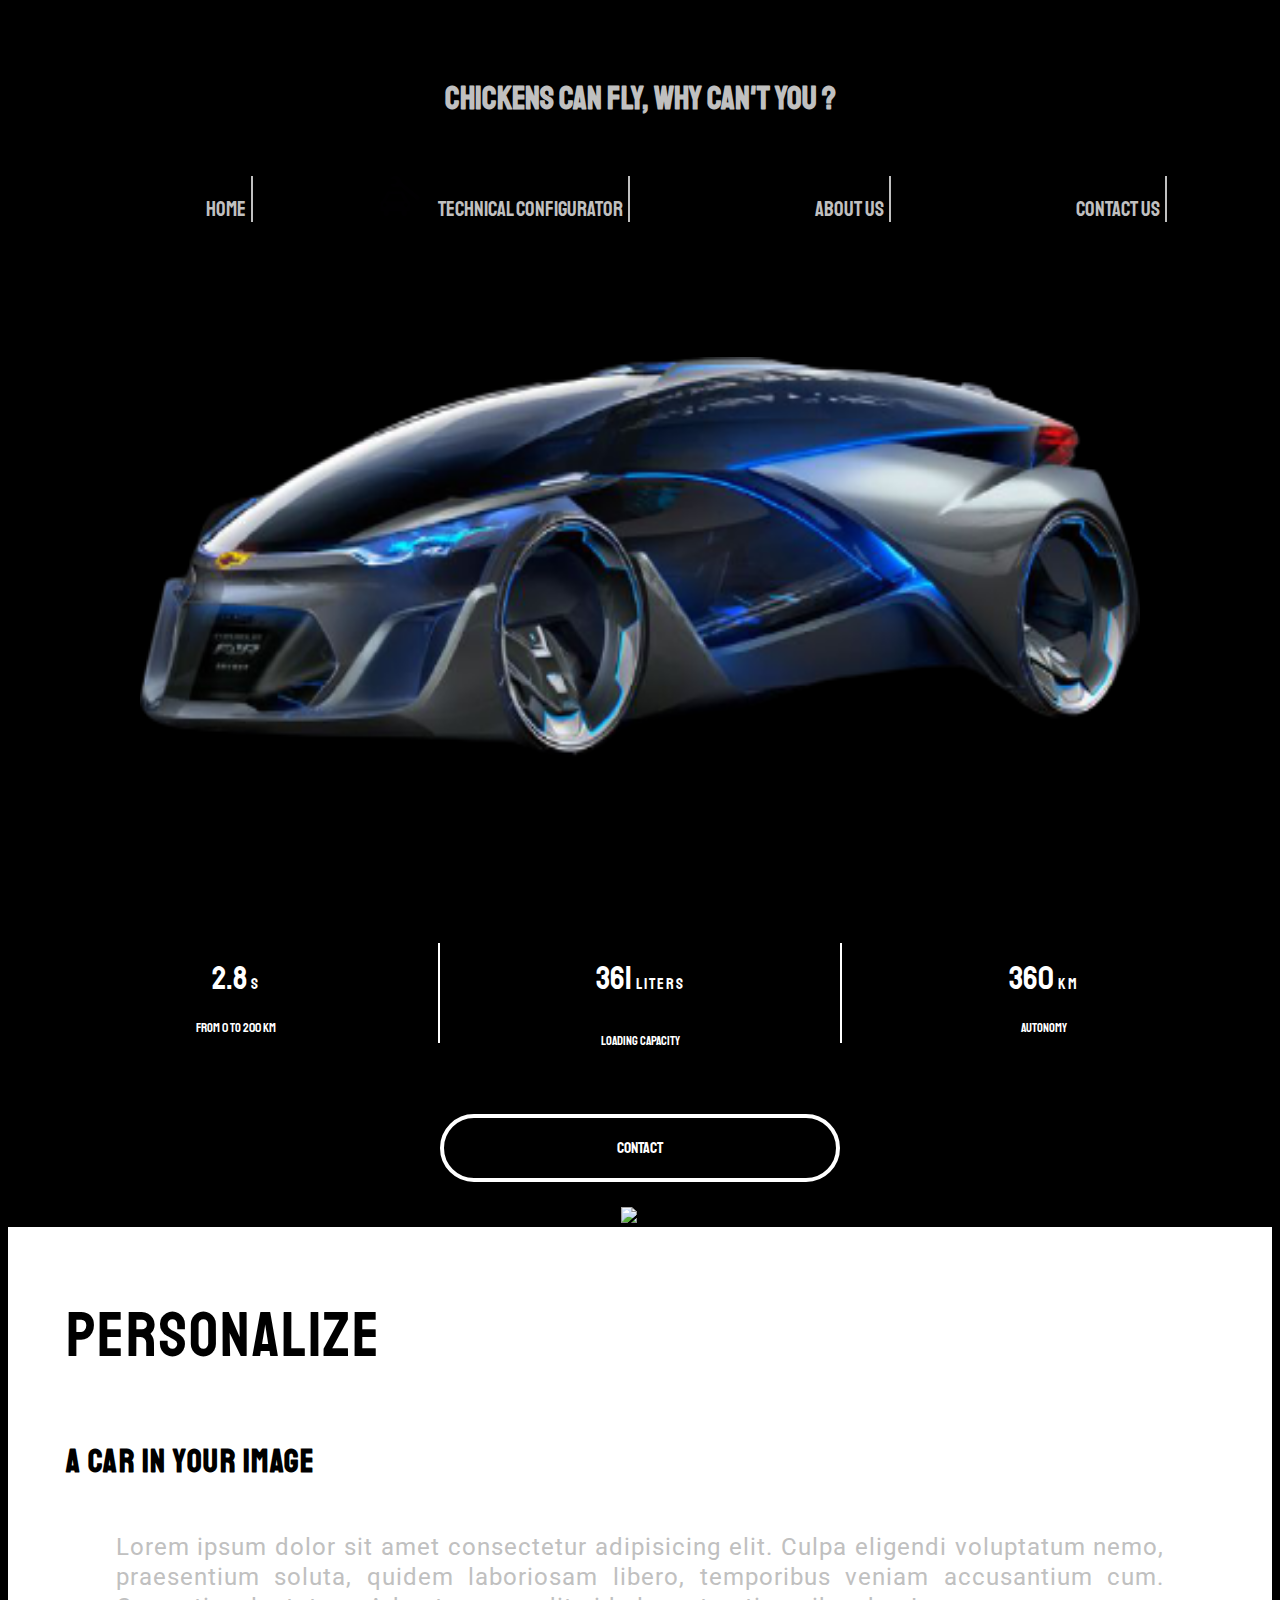
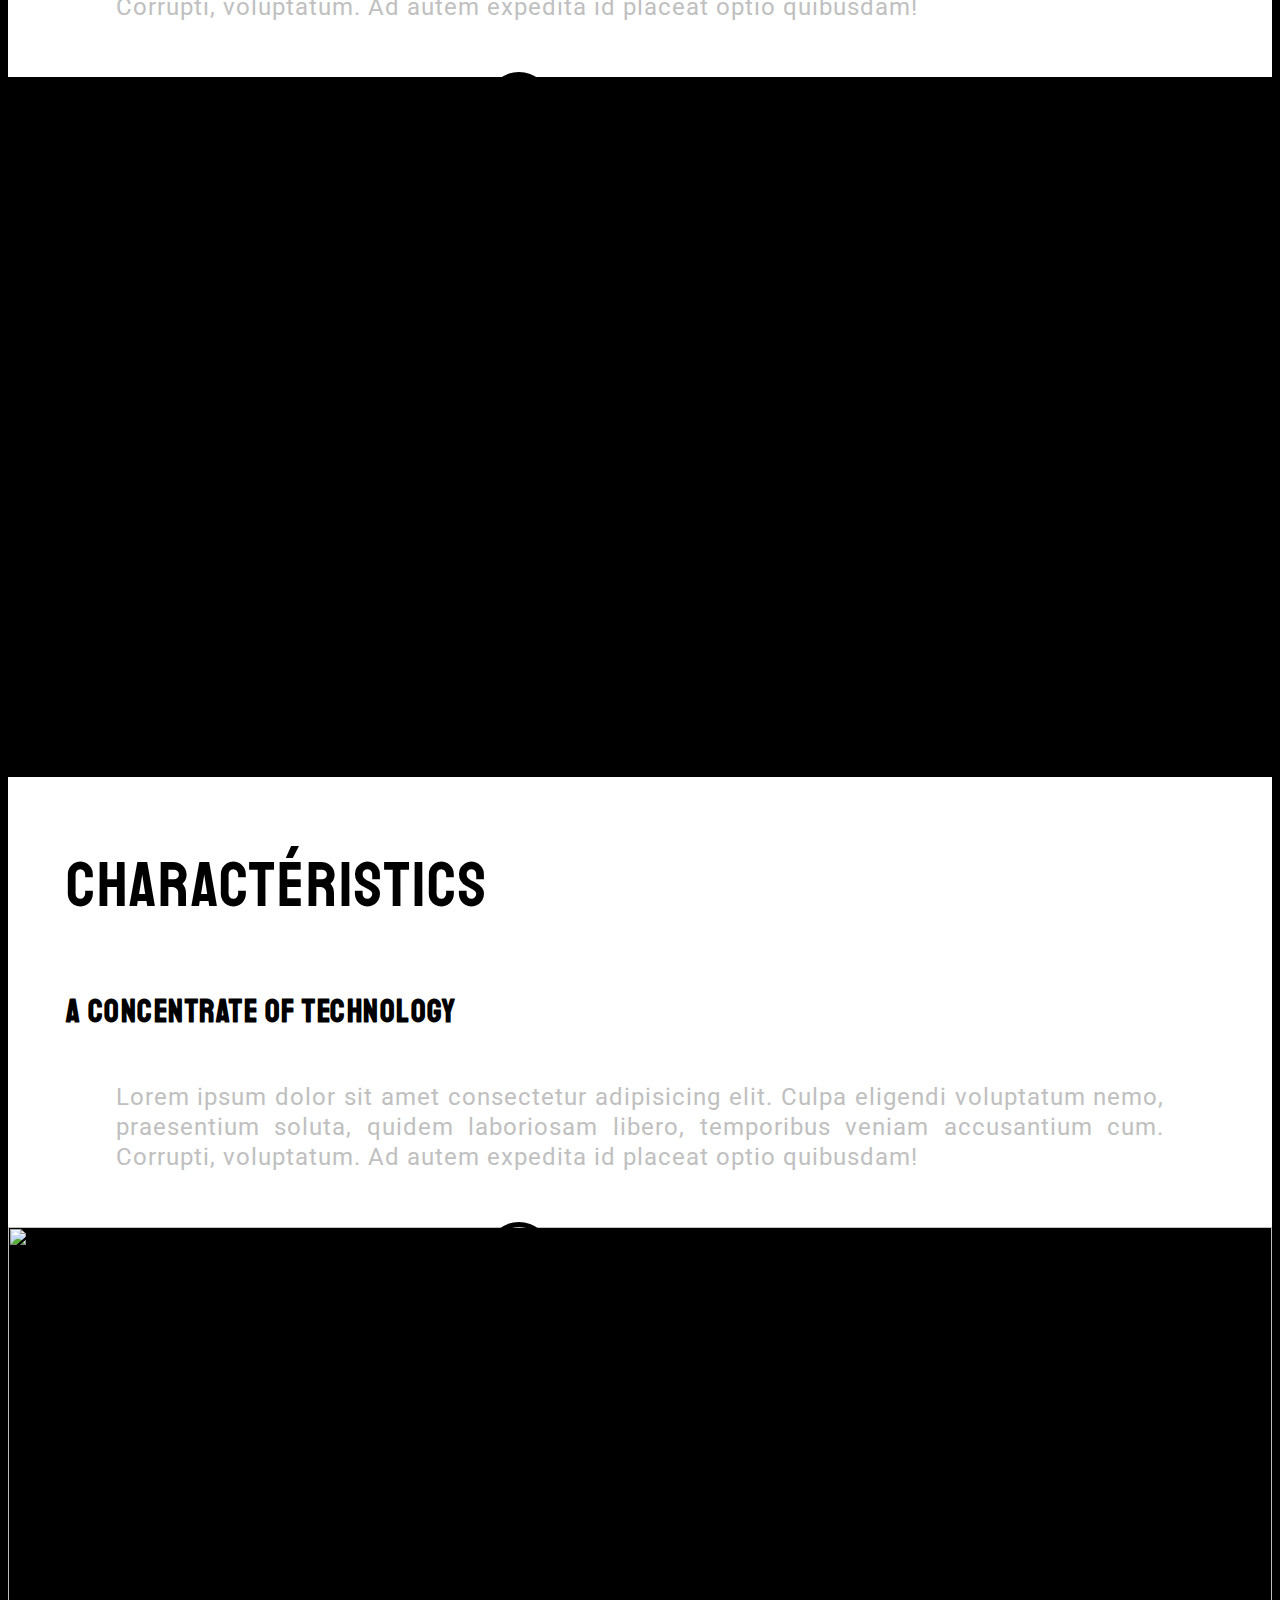
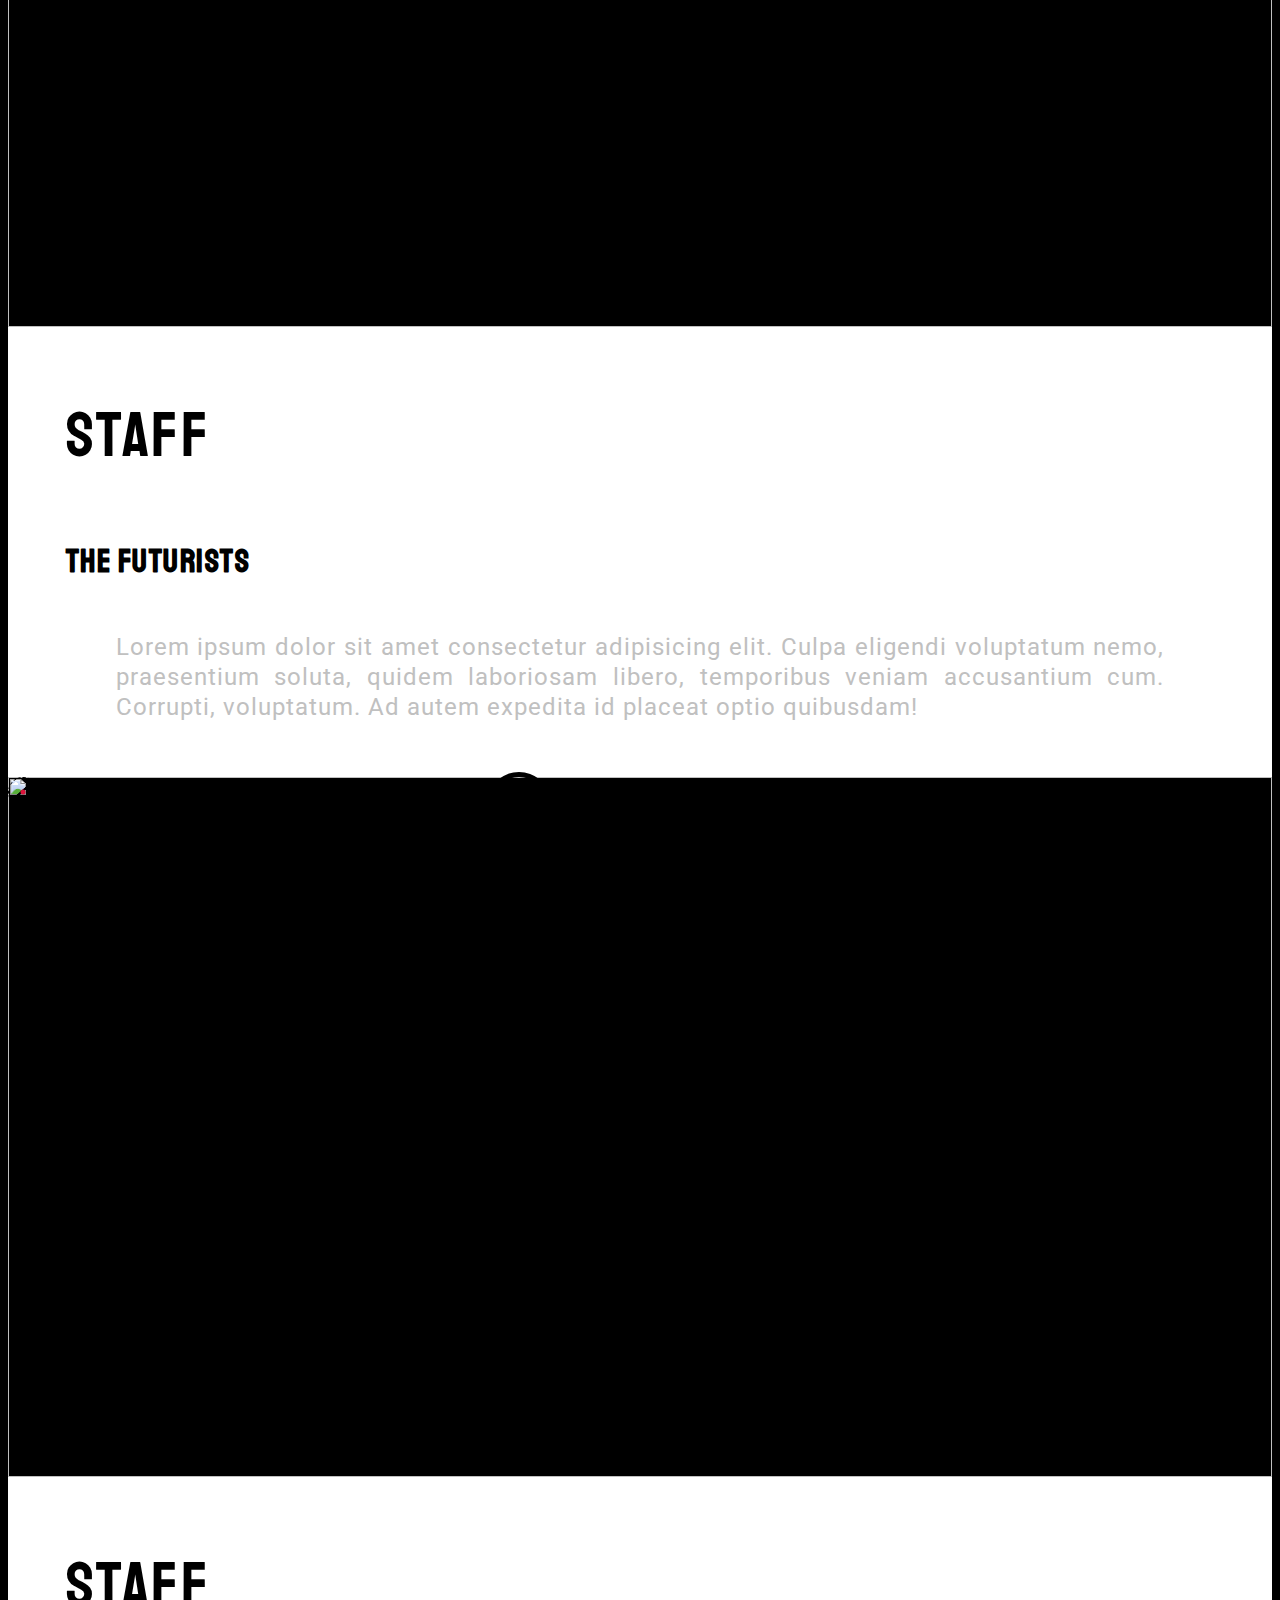
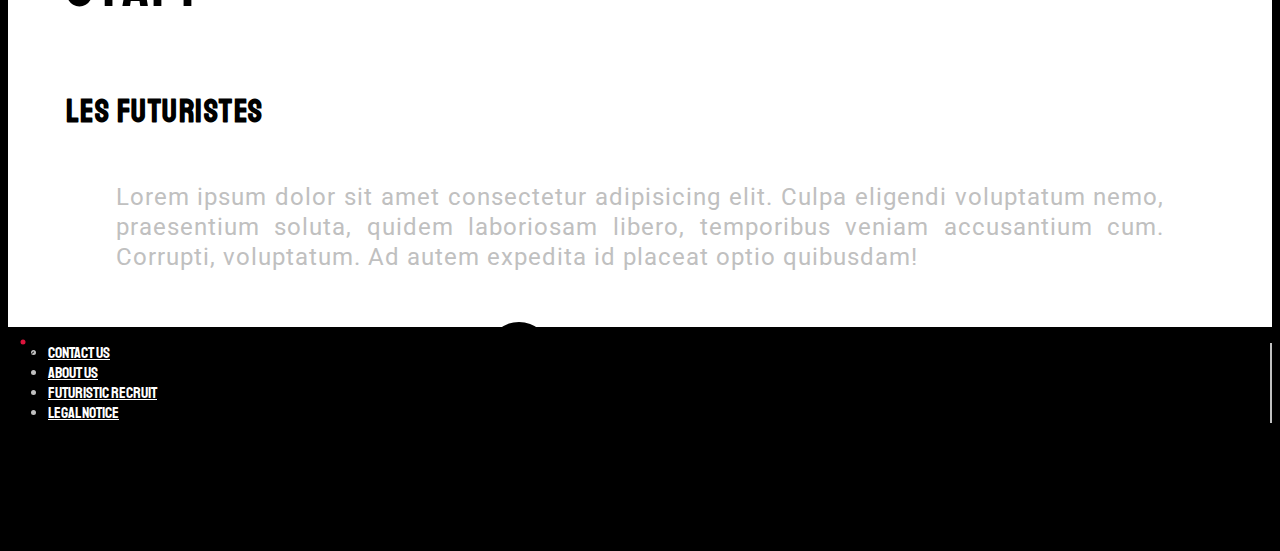
==== index.html @ bb4924c3 "burger align v4" ====
<!DOCTYPE html>
<html lang="fr">

<head>
    <meta charset="UTF-8">
    <meta name="viewport" content="width=device-width, initial-scale=1.0">
    <script src="https://kit.fontawesome.com/d4fba65e59.js" crossorigin="anonymous"></script>
    <link rel="stylesheet" href="style.css">
    <link rel="preconnect" href="https://fonts.gstatic.com">
    <link href="https://fonts.googleapis.com/css2?family=Staatliches&display=swap" rel="stylesheet">
    <link rel="preconnect" href="https://fonts.gstatic.com">
    <link href="https://fonts.googleapis.com/css2?family=Roboto:wght@500&display=swap" rel="stylesheet">
    <title>Document</title>
</head>

<body id="no-cursor">
    <header>
        <div id="burger">
            <button id="burger-button"> &#9776;</button>
            <div id="burger-titre">  
                
            <h1 id="h1-header">Chickens can fly, why can't you ?</h1>
            </div>
            <div id="burger-content">
                <nav>
                    <ul id="ul-header">
                        <li class="li-header"><img class="img-header" src="img/accueil.png">
                            <a href="index.html">Home</a>
                        </li>
                        <li class="li-header"><img class="img-header" src="img/config.png">
                            <a href="fiche.html">Technical configurator</a>
                        </li>
                        <li class="li-header"> <img class="img-header" src="img/news.png" alt="news">
                            <a href="aboutUs.html">About Us</a>
                        </li>
                        <li class="li-header"><img class="img-header" src="img/accueil.png">
                            <a href="form.html">Contact Us</a>
                        </li>
                    </ul>
                </nav>
            </div>
            <div id="burger-sidebar">
                <div id="burger-sidebar-header"></div>
                <div id="burger-sidebar-body"></div>
            </div>
            <div id="burger-overlay"></div>
        </div>
    </header>


    <section class="hero fullpage" id="bg">
        <div class="hero-image">
            <img src="img/car-futur-2.png" class="car-hero" data-speed="-1">
        </div>
       <div class="container-general">
           <div class="herocontainer">
               <div class="containerelement">
                   <div class="top-element">
                       <p><span class="plusgros" id="count-1">2.8</span> s</p>
                   </div>
                   <div class="bottom-element">
                       <p>From 0 To 200 km</p>
                   </div>   
               </div> 
               <div class="containerelement">
                   <div class="top-element">
                       <p><span class="plusgros" id="count-2"></span> liters</p>
                   </div>
                   <div class="bottom-element">
                       <p>Loading capacity</p>
                   </div>    
               </div>
               <div class="containerelement">
                   <div class="top-element">
                       <p><span class="plusgros" id="count-3"></span> Km</p>
                   </div>
                   <div class="bottom-element">
                       <p>Autonomy</p>
                   </div>    
               </div>
           </div>
           <a class="btn-hero" href="form.html">Contact</a>
       </div>
       </section>
   
       <section class="info fullpage">
           <div class="hero-image">
               <img src="https://images-ext-2.discordapp.net/external/kxb_BdL8IxZPPnvUuYTkZh1iKxpXEW4QaASS5CGseYY/https/lh3.googleusercontent.com/proxy/6OM1L1J6JrZsXGNTVuFt-YTfdxraLh6JdNShNxghnsL-SfJLMzRK5I1mxW8B0BPOmmzZR4TuToUo7LqrjVxqlEyTksmVHdHSOdNH2PH2bMLj2WVRSmoN-86WPHyfDn_7FAN4vYc" alt="Car" class="car-hero-2" data-speed=".06">
            </div>
            <div class="container">
               <div class="container-texte">
                   <h1 class="primary-title">Personalize</h1>
                   <h2 class="secondary-title">A car in your image</h2>
                   <p class="text">Lorem ipsum dolor sit amet consectetur adipisicing elit. Culpa eligendi voluptatum nemo, praesentium soluta, quidem laboriosam libero, temporibus veniam accusantium cum. Corrupti, voluptatum. Ad autem expedita id placeat optio quibusdam!</p>
               </div>
               <a href="#" class="btn-animation">
                   <span class="plusAnimation">+</span> 
                    <span class="textAnimation">Discover More</span>
               </a>
            </div>
       </section>
   
       <section class="caracteristique fullpage">
           <div class="hero-section">
           </div>
           <div class="container">
               <div class="container-texte">
                   <h1 class="primary-title">Charactéristics</h1>
                   <h2 class="secondary-title">A concentrate of technology</h2>
                   <p class="text">Lorem ipsum dolor sit amet consectetur adipisicing elit. Culpa eligendi voluptatum nemo, praesentium soluta, quidem laboriosam libero, temporibus veniam accusantium cum. Corrupti, voluptatum. Ad autem expedita id placeat optio quibusdam!</p>
               </div>
               <a href="fiche.html" class="btn-animation">
                   <span class="plusAnimation">+</span> 
                    <span class="textAnimation">Discover More</span>
               </a>
           </div>
       </section>
   
       <section class="about-us">
           <div class="hero-section">
               <img src="https://images.pexels.com/photos/258846/pexels-photo-258846.jpeg?auto=compress&cs=tinysrgb&dpr=2&h=750&w=1260" alt="">
           </div>
           <div class="container">
               <div class="container-texte">
                   <h1 class="primary-title">Staff</h1>
                   <h2 class="secondary-title">The Futurists</h2>
                   <p class="text">Lorem ipsum dolor sit amet consectetur adipisicing elit. Culpa eligendi voluptatum nemo, praesentium soluta, quidem laboriosam libero, temporibus veniam accusantium cum. Corrupti, voluptatum. Ad autem expedita id placeat optio quibusdam!</p>
               </div>
              <a href="aboutUs.html" class="btn-animation">
                  <span class="plusAnimation">+</span> 
                   <span class="textAnimation">Discover More</span>
              </a>
           </div>
       </section> 
   
   
   
   <div class="cursor"></div>

    <section class="about-us">
        <div class="hero-section">
            <img class="aboutUs-img" src="https://images.pexels.com/photos/258846/pexels-photo-258846.jpeg?auto=compress&cs=tinysrgb&dpr=2&h=750&w=1260"
                alt="">
        </div>
        <div class="container">
            <div class="container-texte">
                <h1 class="primary-title">Staff</h1>
                <h2 class="secondary-title">Les Futuristes</h2>
                <p class="text">Lorem ipsum dolor sit amet consectetur adipisicing elit. Culpa eligendi voluptatum nemo,
                    praesentium soluta, quidem laboriosam libero, temporibus veniam accusantium cum. Corrupti,
                    voluptatum. Ad autem expedita id placeat optio quibusdam!</p>
            </div>
            <a href="aboutUs.html" class="btn-animation">
                <span class="plusAnimation">+</span>
                <span class="textAnimation">Discover More</span>
            </a>
        </div>
    </section>

    <div class="cursor"></div>

    <div class="footer">
        <ul>
            <li><a href="form.html">Contact us</a></li>
            <li><a href="aboutUs.html">About US</a></li>
            <li><a href="#">Futuristic recruit</a></li>
            <li><a href="legalNotice.html">Legal notice</a></li>
        </ul>
    </div>
    <script src="app.js"></script>
    <script src="header.js"></script>
</body>

</html>
---- style.css ----
* {
  /* padding: 0;
  margin: 0; */
  -webkit-box-sizing: border-box;
  box-sizing: border-box;
  font-family: 'Staatliches', cursive;
}



body {
  background-color: black;
}

.textnotice {
  font-family: 'Roboto', sans-serif;
  color: silver;
  margin: 20px;
}
#no-cursor{
  cursor: none !important;
}
.primary-title {
  font-weight: lighter;
  letter-spacing: 2px;
  color: black;
  line-height: 2em;
  font-size : 4rem;
}

.secondary-title {
  font-weight: 600;
  letter-spacing: 1.5px;
  color: black;
  font-size: 2rem;
}
.text {
  line-height: 30px;
  letter-spacing: 1px;
  text-align: justify;
  font-size: 1.5em;
}

.special{
  letter-spacing: 1px;
  text-align: justify;
  font-weight: 400;
  font-family: Roboto;
  color: white!important;
}

.hero {
  width: 100%;
  height: 100vh;
  background-color: black;
  display: -webkit-box;
  display: -ms-flexbox;
  display: flex;
  -webkit-box-orient: vertical;
  -webkit-box-direction: normal;
  -ms-flex-direction: column;
  flex-direction: column;
  -webkit-box-pack: justify;
  -ms-flex-pack: justify;
  justify-content: space-between;
  overflow: hidden;
}

.hero-image {
  width: 100%;
  height: 50%;
  display: -webkit-box;
  display: -ms-flexbox;
  display: flex;
  -webkit-box-align: end;
  -ms-flex-align: end;
  align-items: flex-end;
  -webkit-box-pack: center;
  -ms-flex-pack: center;
  justify-content: center;
}

.hero-image .car-hero {
  width: 100%;
  max-width: 1000px;
  height: 400px;
  z-index: 200;
}

@media screen and (max-width: 768px){
  .car-hero{
    height : 200px !important;
    margin: auto;
  }
}

.container-general {
  width: 100%;
  height: 40%;
  padding-left: 2vw;
  padding: 2vw;
  display: -webkit-box;
  display: -ms-flexbox;
  display: flex;
  -webkit-box-orient: vertical;
  -webkit-box-direction: normal;
  -ms-flex-direction: column;
  flex-direction: column;
  -ms-flex-pack: distribute;
  justify-content: space-between;
  z-index: 200;
}

.herocontainer {
  display: flex;
  justify-content: space-between;
  width: 100% !important;
}

@media screen and (min-width: 996px) {
  .herocontainer {
    width: 996px;
    margin: auto;
  }
}

.containerelement {
  width: 33.33%;
  height: 100px;
  display: -webkit-box;
  display: -ms-flexbox;
  display: flex;
  -webkit-box-orient: vertical;
  -webkit-box-direction: normal;
  -ms-flex-direction: column;
  flex-direction: column;
  -webkit-box-align: center;
  -ms-flex-align: center;
  align-items: center;
}

.containerelement:nth-child(2) {
  border-left: 2px solid white;
  border-right: 2px solid white;
}

.containerelement:nth-child(1) .bottom-element p, .containerelement:nth-child(3) .bottom-element p {
  margin-top: 1em;
}

@media screen and (min-width: 446px) {
  .containerelement:nth-child(1) .bottom-element p, .containerelement:nth-child(3) .bottom-element p {
    margin-top: 0 !important;
  }
}

.containerelement p {
  color: white;
}

.top-element {
  font-family: Staatliches;
  margin-bottom: 5px;
}

.top-element p {
  letter-spacing: 2px;
}

.plusgros {
  font-size: 2rem;
  letter-spacing: 0px;
}

.bottom-element {
  text-align: center;
  font-family: Roboto;
  font-style: normal;
  font-weight: 300;
  font-size: .8em;
  width: 100%;
  -ms-flex-item-align: center;
  -ms-grid-row-align: center;
  align-self: center;
}

.btn-hero {
  border: 2px solid white;
  -ms-flex-item-align: center;
  -ms-grid-row-align: center;
  align-self: center;
  border: 4px solid #FFFFFF;
  -webkit-box-sizing: border-box;
  box-sizing: border-box;
  border-radius: 35px;
  width: 90vw;
  max-width: 400px;
  text-align: center;
  color: white;
  text-decoration: none;
  text-transform: uppercase;
  padding: 20px 0;
  background-color: transparent;
}
.btn-hero:hover{
  background-color: rgb(7, 7, 58);
  color: white;
  animation: openbtn 1s linear;
}
@keyframes openbtn{
  0%{
    opacity: 0;
    width: 0;
  }
  100%{
    opacity: 1;
    width: 100%;
  }
}
.car-anim {
  -webkit-transform: translateY(50px);
  transform: translateY(50px);
  -webkit-animation: car 7s linear infinite;
  animation: car 7s linear infinite;
}

@-webkit-keyframes car {
  0% {
    -webkit-transform: translateY(-4rem);
    transform: translateY(-4rem);
  }
  33% {
    -webkit-transform: translateX(4rem) translateY(100px);
    transform: translateX(4rem) translateY(100px);
  }
  66% {
    -webkit-transform: translateX(-5rem) translateY(-100px);
    transform: translateX(-5rem) translateY(-100px);
  }
  100% {
    -webkit-transform: translateY(-100px);
    transform: translateY(-100px);
  }
}

@keyframes car {
  0% {
    -webkit-transform: translateY(-4rem);
    transform: translateY(-4rem);
  }
  33% {
    -webkit-transform: translateX(4rem) translateY(100px);
    transform: translateX(4rem) translateY(100px);
  }
  66% {
    -webkit-transform: translateX(-5rem) translateY(-100px);
    transform: translateX(-5rem) translateY(-100px);
  }
  100% {
    -webkit-transform: translateY(-100px);
    transform: translateY(-100px);
  }
}

.info, .caracteristique, .about-us {
  width: 100%;
}

.info .hero-image, .caracteristique .hero-image, .about-us .hero-image {
  background-color: black;
}

@media screen and (max-width: 768px){
  .about-us .hero-section{
    height: 50vh !important;
  }
.aboutUs-img{
  width: 100% !important;
  height: 100% !important;
}
}
.container {
  width: 100%;
  height: 50vh;
  margin: auto;
  border: 1px solid white;
  background-color: white;
  display: -webkit-box;
  display: -ms-flexbox;
  display: flex;
  -webkit-box-orient: vertical;
  -webkit-box-direction: normal;
  -ms-flex-direction: column;
  flex-direction: column;
  -webkit-box-align: center;
  -ms-flex-align: center;
  align-items: center;
  -ms-flex-pack: distribute;
  justify-content: space-around;
}
@media screen and (max-width: 768px){
  .container{
    min-height: 50vh;
    height: auto;
  }
}

.container-texte {
  width: 100%;
  max-width: 1200px;
  padding: 0 2vw;
  height: auto;
}

.container-texte .secondary-title {
  margin: 0 0 1vh 0;
}

.container-btn {
  color: black;
  text-decoration: none;
  text-align: center;
  display: -webkit-box;
  display: -ms-flexbox;
  display: flex;
  -webkit-box-align: center;
      -ms-flex-align: center;
          align-items: center;
  text-transform: uppercase;
  font-weight: bold;
}

.container-btn .plus {
  border: 4px solid black;
  height: 2rem;
  width: 2rem;
  border-radius: 50%;
  display: -webkit-box;
  display: -ms-flexbox;
  display: flex;
  -webkit-box-align: center;
      -ms-flex-align: center;
          align-items: center;
  -webkit-box-pack: center;
      -ms-flex-pack: center;
          justify-content: center;
  font-size: 3rem;
  font-weight: 900;
  margin-right: 20px;
  padding: 30px;
  font-family: Roboto;
}



.img-caract-home{
  width: 700px !important;
  height: 600px !important;
}

@media screen and (max-width: 768px){
.img-caract-home {
  height: 450px !important ;
  margin : auto;
}
}

.btn-animation{
  position: relative;
  width: 300px;
  height: 50px;
}
.plusAnimation{
 border: 5px solid black;
 height: 50px;
 border-radius: 50%;
 color: black;
 padding: 0 15px;
 z-index: 100;
 position: absolute;
 display: flex;
 align-items: center;
 justify-content: center;
}
.btn-animation:hover .plusAnimation {
  animation: discoverAnimation 3s forwards;
}
.btn-animation:hover .textAnimation{
  animation: colorText 1s forwards;
}


/* Animation */ 
@keyframes discoverAnimation{
  0%{
    border-radius: 50%;
    padding-right: 15px;
    background-color: transparent;
    color: black;
  }
  100%{
    border-radius: 0%;
    padding-right: 280px;
    background-color: black;
    color: white;
  }
}

.textAnimation{
  color: black;
  margin-left: 10px;
  position: absolute;
  right: 1px;
}
@keyframes colorText{
  0%{
    color: black;
    z-index: 0;
  }
  100%{
    color: white;
    z-index: 250;
  }
}

.hero-section {
  width: 100%;
  height: 700px;
  background-color: black;
}
.element-center{
  display: flex;
  justify-content: center;
  align-items: center;
}
.hero-section img {
  width: 100%;
  height: 100%;
}


.cursor {
  width: 30px;
  height: 30px;
  cursor: none;
  border-radius: 50%;
  position: absolute;
  z-index: 5000;
  background-color: transparent;
  border: 1px dashed black;
}

/* @media screen and (max-width: 996px) {
  .cursor {
    display: none;
  }
} */

.cursor::before {
  content: "";
  position: absolute;
  top: 50%;
  left: 50%;
  -webkit-transform: translate(-50%, -50%);
          transform: translate(-50%, -50%);
  width: 5px;
  height: 5px;
  border-radius: 50%;
  background-color: crimson;
}

/* footer */ 

.footer {
  font-family: 'Staatliches', cursive;
  background-color: black;
  color: silver;
  height: 200px;
}

.link {
  font-size: 25px;
  display: flex;
  align-items:center;
  justify-content:center; 
  justify-content: space-around;
  height: 200px;
  list-style-type: none;
}

li {
  padding-right: 5px;
  border-right: 2px solid silver;
}


@media screen and (max-width: 768px) { 
  .link{ 
    display: flex;
    flex-direction: column;
  } 
}

/* Header */

.background {
  background-color: black;
  height: 100px;
  width: 200px;
  color: white;
  display: -webkit-box;
  display: -ms-flexbox;
  display: flex;
  -webkit-box-align: center;
      -ms-flex-align: center;
          align-items: center;
  -webkit-box-pack: center;
      -ms-flex-pack: center;
          justify-content: center;
}

.btn {
  border-radius: 40px;
  background-color: white;
  padding: 20px 50px;
  color: black;
  letter-spacing: 2px;
  border: 2px solid black;
  -webkit-transition: all 1s ease-in-out;
  transition: all 1s ease-in-out;
}

.btn:hover {
  background-color: black;
  border-color: white;
  color: white;
}


header {
  background-color: black;
  padding: 50px 20px 50px 20px;
  display: center;
  text-align: center;
  
}

#h1-header {
  font-size: 2em;
  color: silver;
}
nav {
  background-color: blrgb(49, 46, 46)ack;
  padding: 1.2em;
}
#ul-header {
  display: flex;
  justify-content: space-around;
}

  
.li-header {
  list-style: none;
  margin-right: 5px;
  font-size: 1.3em;
}
.li-header a {
    color: Silver;
    text-decoration: none;
    font-family: 'Staatliches', cursive;

}
#burger, #burger-content {
  display: inline;
}
/* Aspect du bouton burger */
#burger-button {
  display: none;
  cursor: pointer;
  background-color: none;
  border: none;
  font-size: 50px;
  padding: 0;
  vertical-align: top;
  line-height: 50px;
  float: left;
  margin-right: 70px;
  margin-left: 50px;
  margin-top: 29px;
  
}
/* voile occultant la page derrière quand le menu déroulant apparaît */
#burger-overlay {
  display: none;
  position: fixed;
  z-index: 210;
  top: 0;
  left: 0;
  width: 100%;
  height: 100%;
  background-color: rgba(0, 0, 0, .35);


}
#burger-sidebar {
  position: fixed;
  width: 80%;
  z-index: 220;
  height: 100%;
  top: 0;
  left: 0;
  background-color: rgb(49, 46, 46);
  display: block;
  transform: translateX(-200%); /* permet de cacher le menu */
  transition: transform .5s ease-out;
}
#burger-sidebar ul {
  display: block;
  margin: 12px 2px 12px 2px;
  padding: 1px 10px 10px 10px;
  background-color: rgb(49, 46, 46);
}
#burger-sidebar-header {
background-color: silver;
  background: url("../img/background-menu.jpg") center ;
  background-size: cover;
height : 150px;
}

#burger-sidebar-body li {
  display: flex;
  
  
  text-align: left;
  margin: 15px;
 
padding: 10px 8px;
background-color: none;
}
.img-header {
   height: 40px !important;
   width: auto !important;
   padding-right: 15px;
}

/* Ci-dessous pour régler le seuil du responsive : */

@media screen and (max-width: 1024px) {
 #burger-content {
     display: none;
 } 
 #burger-button, #burger-sidebar {
     display: block;
 }

#burger-button, #burger-sidebar, .burger-activated #burger-overlay {
  display: block;
}
.burger-activated #burger-sidebar {
  transform: translateX(0); /* permet de faire apparapitre le menu */
}
}

/* About us */ 
.background {
  background-color: black;
  height: 100px;
  width: 200px;
  color: white;
  display: -webkit-box;
  display: -ms-flexbox;
  display: flex;
  -webkit-box-align: center;
      -ms-flex-align: center;
          align-items: center;
  -webkit-box-pack: center;
      -ms-flex-pack: center;
          justify-content: center;
}

.btn {
  border-radius: 40px;
  background-color: white;
  padding: 20px 50px;
  color: black;
  letter-spacing: 2px;
  border: 2px solid black;
  -webkit-transition: all 1s ease-in-out;
  transition: all 1s ease-in-out;
}

.btn:hover {
  background-color: black;
  border-color: white;
  color: white;
}

.title-for-aboutus{
  width: 100%;
  margin-top: 10vh;
  margin-bottom: 10vh;
}
.ush1 {
  font-size: 3rem;
  color:white;
}

.ush2 {
  font-size: 2rem;
  line-height: 40px;
  margin: 5px;
  color: white;
}

a{
  color: white;
}

span {
  font-size: 40px;
}

.main-gallery{
display: grid;
grid-template-columns: repeat(4, 200px);
grid-template-rows: repeat(4, 200px);
width: 800px;
margin: 30px auto 0 auto;
}


/*///////////////////////////////////////// Conflit with fiche.html //////////////////////////////////////////*/
/* img{
@media screen and (max-width: 768px){
  .main-gallery {
    display: grid;
    grid-template-columns:repeat(2, 100px) !important;
    grid-template-rows: repeat(16, 100px)!important;
  }
}


.main-gallery img{
  height : 200px;
  width : 200px;
  border-radius: 8px;
} /


.main-gallery img:hover {
  height : 205px;
  width: 205px;
  justify-content: center;
  align-content: center;
  transition: 1s;
}
////////////////////////////////////////// Conflit with fiche.html ///////////////////////////////////////////*/

.jerome{
  grid-column: 1;
  grid-row: 1;
}

.ingrid{
  grid-column: 4;
  grid-row: 1;
}

.caroline{
  grid-column: 2;
  grid-row: 2;
}

.nicolas{
  grid-column: 1;
  grid-row: 3;
}
.kevin{
  grid-column: 3;
  grid-row: 3;
}

.alexandre{
  grid-column: 2;
  grid-row: 4;
}

.olivier{
  grid-column: 4;
  grid-row: 4;
}

.carre1{
width : 200px;
height: 200px;
grid-column: 2;
grid-row: 1;
padding-top: 80px;
text-align: center; 
font-family: Arial, Helvetica, sans-serif;
font-size: 5px;
color: black;
  }

.carre1:hover {
color: white;
font-size: 30px;
opacity: 1;
transition: 1s;
}

.carre2{
  width : 200px;
  height: 200px;
  grid-column: 3;
  grid-row: 1;
  padding-top: 90px;
  text-align: center;
  font-family: Arial, Helvetica, sans-serif;
  font-size: 20px;
  color: black;
}

.carre2:hover {
color: white;
font-size: 30px;
opacity: 1;
transition: 1s;
}

.carre3{
  width : 200px;
  height: 200px;
  grid-column: 1;
  grid-row: 2;
  padding-top: 90px;
  text-align: center;
  font-family: Arial, Helvetica, sans-serif;
  font-size: 20px;
  color: black;
}

.carre3:hover {
color: white;
font-size: 30px;
opacity: 1;
transition: 1s;
}

.carre4{
  width : 200px;
  height: 200px;
  grid-column: 3;
  grid-row: 2;
  padding-top: 90px;
  text-align: center;
  font-family: Arial, Helvetica, sans-serif;
  font-size: 20px;
  color: black;
}

.carre4:hover {
color: white;
font-size: 30px;
opacity: 1;
transition: 1s;
}

.carre5{
  width : 200px;
  height: 200px;
  grid-column: 4;
  grid-row: 2;
  padding-top: 90px;
  text-align: center;
  font-family: Arial, Helvetica, sans-serif;
  font-size: 20px;
  color: black;
}
.carre5:hover {
color: white;
font-size: 30px;
opacity: 1;
transition: 1s;
}
.carre6{
  width : 200px;
  height: 200px;
  grid-column: 2;
  grid-row: 3;
  padding-top: 90px;
  text-align: center;
  font-family: Arial, Helvetica, sans-serif;
  font-size: 20px;
  color: black;
}
.carre6:hover {
color: white;
font-size: 30px;
opacity: 1;
transition: 1s;
}
.carre7{
  width : 200px;
  height: 200px;
  grid-column: 4;
  grid-row: 3;
  padding-top: 90px;
  text-align: center;
  font-family: Arial, Helvetica, sans-serif;
  font-size: 20px;
  color: black;
}
.carre7:hover {
color: white;
font-size: 30px;
opacity: 1;
transition: 1s;
}
.carre8{
  width : 200px;
  height: 200px;
  grid-column: 1;
  grid-row: 4;
  padding-top: 90px;
  text-align: center;
  font-family: Arial, Helvetica, sans-serif;
  font-size: 20px;
  color: black;
}
.carre8:hover {
color: white;
font-size: 30px;
opacity: 1;
transition: 1s;
}
.carre9{
  width : 200px;
  height: 200px;
  grid-column: 3;
  grid-row: 4;
  padding-top: 90px;
  text-align: center;
  font-family: Arial, Helvetica, sans-serif;
  font-size: 20px;
  color: black;
}
.carre9:hover {
color: white;
font-size: 30px;
opacity: 1;
transition: 1s;
}
/* Test*/
.gallery-2{
  width: 100%;
  display: flex;
  flex-direction: column;
  border: 1px solid white;
}
.line-gallery{
  width: 100%;
  border: 1px solid red;
  margin-bottom: 2px;
  display: flex;
  padding: 1px 2px;
}
.general-box-gallery{
  display: flex;
  width: 50%;
  border: pink;
}

.box-gallery{
  border: 1px solid yellow;
  width: 50%;
}
.box-gallery p{
  color: white;
}
@media screen and (max-width:768px){
  .line-gallery{
    flex-direction: column;
  }
  .general-box-gallery{
    width: 100%;
    flex-direction: column;
  }
  .box-gallery{
    width: 100%;
  }
}


.footer {
  font-family: 'Staatliches', cursive;
  background-color: black;
  color: silver;
  height: 200px;
}
.link {
  font-size: 25px;
  display: flex;
  align-items:center;
  justify-content:center; 
  justify-content: space-around;
  height: 200px;
  list-style-type: none;
}
li {
  padding-right: 5px;
  border-right: 2px solid silver;
}
@media screen and (max-width: 769px){
  .taille {
    padding: 25% 25%;
  }
  
  .ush1 {
    font-size: 3rem;
    color:white;
  }
  
  .ush2 {
    color: white;
    font-size: 2rem;
    line-height: 40px;
    margin: 5px;
  }
  
  span {
    font-size: 40px;
  }
  
  .main-gallery{
  margin-top: 30px;
  display: grid;
  grid-template-columns: repeat(4, 25%);
  grid-template-rows: repeat(4, 180px);
  width: 100%;
  }
  
  .main-gallery img{
    height : 100%;
    width : 100%;
    border-radius: 8px;
  }
  
  .translate-img:hover {
    height : 185px;
    width: 185px;
    justify-content: center;
    align-content: center;
    transition: 1s;
  }
  
  .jerome{
    grid-column: 1;
    grid-row: 1;
  }
  
  .ingrid{
    grid-column: 4;
    grid-row: 1;
  }
  
  .caroline{
    grid-column: 2;
    grid-row: 2;
  }
  
  .nicolas{
    grid-column: 1;
    grid-row: 3;
  }
  .kevin{
    grid-column: 3;
    grid-row: 3;
  }
  
  .alexandre{
    grid-column: 2;
    grid-row: 4;
  }
  
  .olivier{
    grid-column: 4;
    grid-row: 4;
  }
  
  .carre1{
    width: 100%;
    height: 100%;
  grid-column: 2;
  grid-row: 1;
  padding-top: 90px;
  text-align: center;
  font-family: Arial, Helvetica, sans-serif;
  font-size: 5px;
  color: black;
    }
  
  .carre1:hover {
  color: white;
  font-size: 25px;
  opacity: 1;
  transition: 1s;
  }
  
  .carre2{
    width: 100%;
    height: 100%;
    grid-column: 3;
    grid-row: 1;
    padding-top: 90px;
    text-align: center;
    font-family: Arial, Helvetica, sans-serif;
    font-size: 5px;
    color: black;
  }
  
  .carre2:hover {
  color: white;
  font-size: 25px;
  opacity: 1;
  transition: 1s;
  }
  
  .carre3{
    width: 100%;
    height: 100%;
    grid-column: 1;
    grid-row: 2;
    padding-top: 90px;
    text-align: center;
    font-family: Arial, Helvetica, sans-serif;
    font-size: 5px;
    color: black;
  }
  
  .carre3:hover {
  color: white;
  font-size: 25px;
  opacity: 1;
  transition: 1s;
  }
  
  .carre4{
    width: 100%;
    height: 100%;
    grid-column: 3;
    grid-row: 2;
    padding-top: 90px;
    text-align: center;
    font-family: Arial, Helvetica, sans-serif;
    font-size: 5px;
    color: black;
  }
  
  .carre4:hover {
  color: white;
  font-size: 25px;
  opacity: 1;
  transition: 1s;
  }
  
  .carre5{
    width: 100%;
    height: 100%;
    grid-column: 4;
    grid-row: 2;
    padding-top: 90px;
    text-align: center;
    font-family: Arial, Helvetica, sans-serif;
    font-size: 5px;
    color: black;
  }
  
  .carre5:hover {
  color: white;
  font-size: 25px;
  opacity: 1;
  transition: 1s;
  }
  
  .carre6{
    width: 100%;
    height: 100%;
    grid-column: 2;
    grid-row: 3;
    padding-top: 90px;
    text-align: center;
    font-family: Arial, Helvetica, sans-serif;
    font-size: 5px;
    color: black;
  }
  
  .carre6:hover {
  color: white;
  font-size: 25px;
  opacity: 1;
  transition: 1s;
  }
  
  .carre7{
    width: 100%;
    height: 100%;
    grid-column: 4;
    grid-row: 3;
    padding-top: 90px;
    text-align: center;
    font-family: Arial, Helvetica, sans-serif;
    font-size: 5px;
    color: black;
  }
  
  .carre7:hover {
  color: white;
  font-size: 25px;
  opacity: 1;
  transition: 1s;
  }
  
  .carre8{
    width: 100%;
    height: 100%;
    grid-column: 1;
    grid-row: 4;
    padding-top: 90px;
    text-align: center;
    font-family: Arial, Helvetica, sans-serif;
    font-size: 5px;
    color: black;
  }
  
  .carre8:hover {
  color: white;
  font-size: 25px;
  opacity: 1;
  transition: 1s;
  }
  
  .carre9{
    width: 100%;
    height: 100%;
    grid-column: 3;
    grid-row: 4;
    padding-top: 90px;
    text-align: center;
    font-family: Arial, Helvetica, sans-serif;
    font-size: 5px;
    color: black;
  }
  .carre9:hover {
  color: white;
  font-size: 25px;
  opacity: 1;
  transition: 1s;
  }
}
  
 @media screen and (max-width: 321px){ 
  * {
    padding: 0;
    margin: 0;
    -webkit-box-sizing: border-box;
            box-sizing: border-box;
    font-family: 'Staatliches', cursive;
  }
 
  body{
    background-color: black;
    margin-left: 0px;
    margin-right: 0px;
  }
   
  a {
    color: white;
  }
  
  .taille {
    padding: 25% 25%;
  }
  
  .ush1 {
    font-size: 3rem;
    color:white;
  }
  
  .ush2 {
    font-size: 2rem;
    line-height: 40px;
    margin: 5px;
  }
  
  
  span {
    font-size: 14px;
  }
  
  .main-gallery{
  margin-top: 30px;
  display: grid;
  grid-template-columns: repeat(4, 70px);
  grid-template-rows: repeat(4, 70px);
  margin: 5px;
  }
  
  img{
    height : 70px;
    width : 70px;
    border-radius: 8px;
  }
  
  .translate-img:hover {
    height : 71px;
    width: 71px;
    justify-content: center;
    align-content: center;
    transition: 1s;
  }
  
  .jerome{
    grid-column: 1;
    grid-row: 1;
  }
  
  .ingrid{
    grid-column: 4;
    grid-row: 1;
  }
  
  .caroline{
    grid-column: 2;
    grid-row: 2;
  }
  
  .nicolas{
    grid-column: 1;
    grid-row: 3;
  }
  .kevin{
    grid-column: 3;
    grid-row: 3;
  }
  
  .alexandre{
    grid-column: 2;
    grid-row: 4;
  }
  
  .olivier{
    grid-column: 4;
    grid-row: 4;
  }
  
  .carre1{
  width : 70px;
  height: 70px;
  grid-column: 2;
  grid-row: 1;
  padding-top: 30px;
  text-align: center;
  font-family: Arial, Helvetica, sans-serif;
  font-size: 5px;
  color: black;
    }
  
  .carre1:hover {
  color: white;
  font-size: 10px;
  opacity: 1;
  transition: 1s;
  }
  
  .carre2{
    width : 70px;
    height: 70px;
    grid-column: 3;
    grid-row: 1;
    padding-top: 30px;
    text-align: center;
    font-family: Arial, Helvetica, sans-serif;
    font-size: 5px;
    color: black;
  }
  
  .carre2:hover {
  color: white;
  font-size: 10px;
  opacity: 1;
  transition: 1s;
  }
  
  .carre3{
    width : 70px;
    height: 70px;
    grid-column: 1;
    grid-row: 2;
    padding-top: 30px;
    text-align: center;
    font-family: Arial, Helvetica, sans-serif;
    font-size: 5px;
    color: black;
  }
  
  .carre3:hover {
  color: white;
  font-size: 10px;
  opacity: 1;
  transition: 1s;
  }
  
  .carre4{
    width : 70px;
    height: 70px;
    grid-column: 3;
    grid-row: 2;
    padding-top: 30px;
    text-align: center;
    font-family: Arial, Helvetica, sans-serif;
    font-size: 5px;
    color: black;
  }
  
  .carre4:hover {
  color: white;
  font-size: 10px;
  opacity: 1;
  transition: 1s;
  }
  
  .carre5{
    width : 70px;
    height: 70px;
    grid-column: 4;
    grid-row: 2;
    padding-top: 30px;
    text-align: center;
    font-family: Arial, Helvetica, sans-serif;
    font-size: 5px;
    color: black;
  }
  
  .carre5:hover {
  color: white;
  font-size: 10px;
  opacity: 1;
  transition: 1s;
  }
  
  .carre6{
    width : 70px;
    height: 70px;
    grid-column: 2;
    grid-row: 3;
    padding-top: 30px;
    text-align: center;
    font-family: Arial, Helvetica, sans-serif;
    font-size: 5px;
    color: black;
  }
  
  .carre6:hover {
  color: white;
  font-size: 10px;
  opacity: 1;
  transition: 1s;
  }
  
  .carre7{
    width : 70px;
    height: 70px;
    grid-column: 4;
    grid-row: 3;
    padding-top: 30px;
    text-align: center;
    font-family: Arial, Helvetica, sans-serif;
    font-size: 5px;
    color: black;
  }
  
  .carre7:hover {
  color: white;
  font-size: 10px;
  opacity: 1;
  transition: 1s;
  }
  
  .carre8{
    width : 70px;
    height: 70px;
    grid-column: 1;
    grid-row: 4;
    padding-top: 30px;
    text-align: center;
    font-family: Arial, Helvetica, sans-serif;
    font-size: 5px;
    color: black;
  }
  
  .carre8:hover {
  color: white;
  font-size: 10px;
  opacity: 1;
  transition: 1s;
  }
  
  .carre9{
    width : 70px;
    height: 70px;
    grid-column: 3;
    grid-row: 4;
    padding-top: 30px;
    text-align: center;
    font-family: Arial, Helvetica, sans-serif;
    font-size: 5px;
    color: black;
  }
  .carre9:hover {
  color: white;
  font-size: 10px;
  opacity: 1;
  transition: 1s;
 }

 .link{ 
  display: flex;
  flex-direction: column;
} 
}   

 /* fiche */

@media screen and (max-width:767px)
{
  #myImg {
    max-width: 100%;
  }
  .options{
    margin-left: auto;
    margin-right: auto;
    width: 100px;
    display: grid;
}
}
#myImg {
  max-width: 100%
}
a:hover {
  color: rgb(74, 143, 233);
}
.ulList {
  text-align: center;
  
}
#h2Img {
  color: azure;
  text-align: center;
  
}









/* form */

.form{
  flex-direction: center;
  margin:50px auto 50px auto;
  width:90%;
  max-width: 550px;
  box-sizing: border-box;
  background-color: rgba(74, 143, 233, 0.5);
  padding: 50px;
  border-radius: 15px;
  border: 1px solid #fff;
}
.title{
  margin: 0;
  padding: 0 0 20px;
  font-weight: bold;
  color: white;
  text-align: center;
}
.form label{
  color:white;
  font-weight: bold;
}
.form p{
  margin: 0;
  padding: 0;
  color: white;
  font-weight: bold;
}
.form input,select{
  margin-bottom: 20px;
  width: 100%;
}
.form select{
  color: #fff;
  background-color: rgb(34, 72, 121);
}
/* .form input:-webkit-autofill {
  -webkit-box-shadow: 0 0 0 30px rgb(34, 72, 121) inset !important;
  -webkit-text-fill-color: white !important;
} */
.form input[type=text] , .form input[type=number] , .form input[type=mail]{
  border: none;
  border-bottom: 1px solid #fff;
  background-color: transparent;
  outline: none;
  height: 40px;
  display: 16px;
  color: #fff;
}
::placeholder{
  font-family: 'Roboto', sans-serif;
  color: #fff;
}
.form select{
  margin-top: 20px;
  padding: 10px, 0;
}
.form input[type=submit]{
  color:white;
  border: none;
  height: 40px;
  outline: none;
  font-size: 15px;
  background-color: rgb(92, 91, 91);
  cursor: pointer;
  border-radius: 20px;
}


.link{
  font-size: 25px;
  display: flex;
  align-items:center;
  justify-content:center; 
  justify-content: space-around;
  height: 200px;
  list-style-type: none;
}

#link_footer{
  padding-right: 5px;
  border-right: 2px solid silver;
}

@media screen and (max-width: 400px) { 

   /* régler hauteur et registration pour le responsive */
  .link{ 
    display: flex;
    flex-direction: column;
    font-size: 20px;
  } 
  .form{
      width:80%;
  }
}

/* legalNotice */

.text{
  font-family: 'Roboto', sans-serif;
  margin:50px;
  color: silver;
}

.LN{
  font-weight: bold;
  color:rgb(74, 143, 233);
  text-decoration: underline ;
}
.footer {
  background-color: black;
  color: silver;
  height: 200px;
}

.link {
  font-size: 25px;
  display: flex;
  align-items:center;
  justify-content:center; 
  justify-content: space-around;
  height: 200px;
  list-style-type: none;
}

@media screen and (max-width: 400px) { 
  .link{ 
    display: flex;
    flex-direction: column;
  } 
}
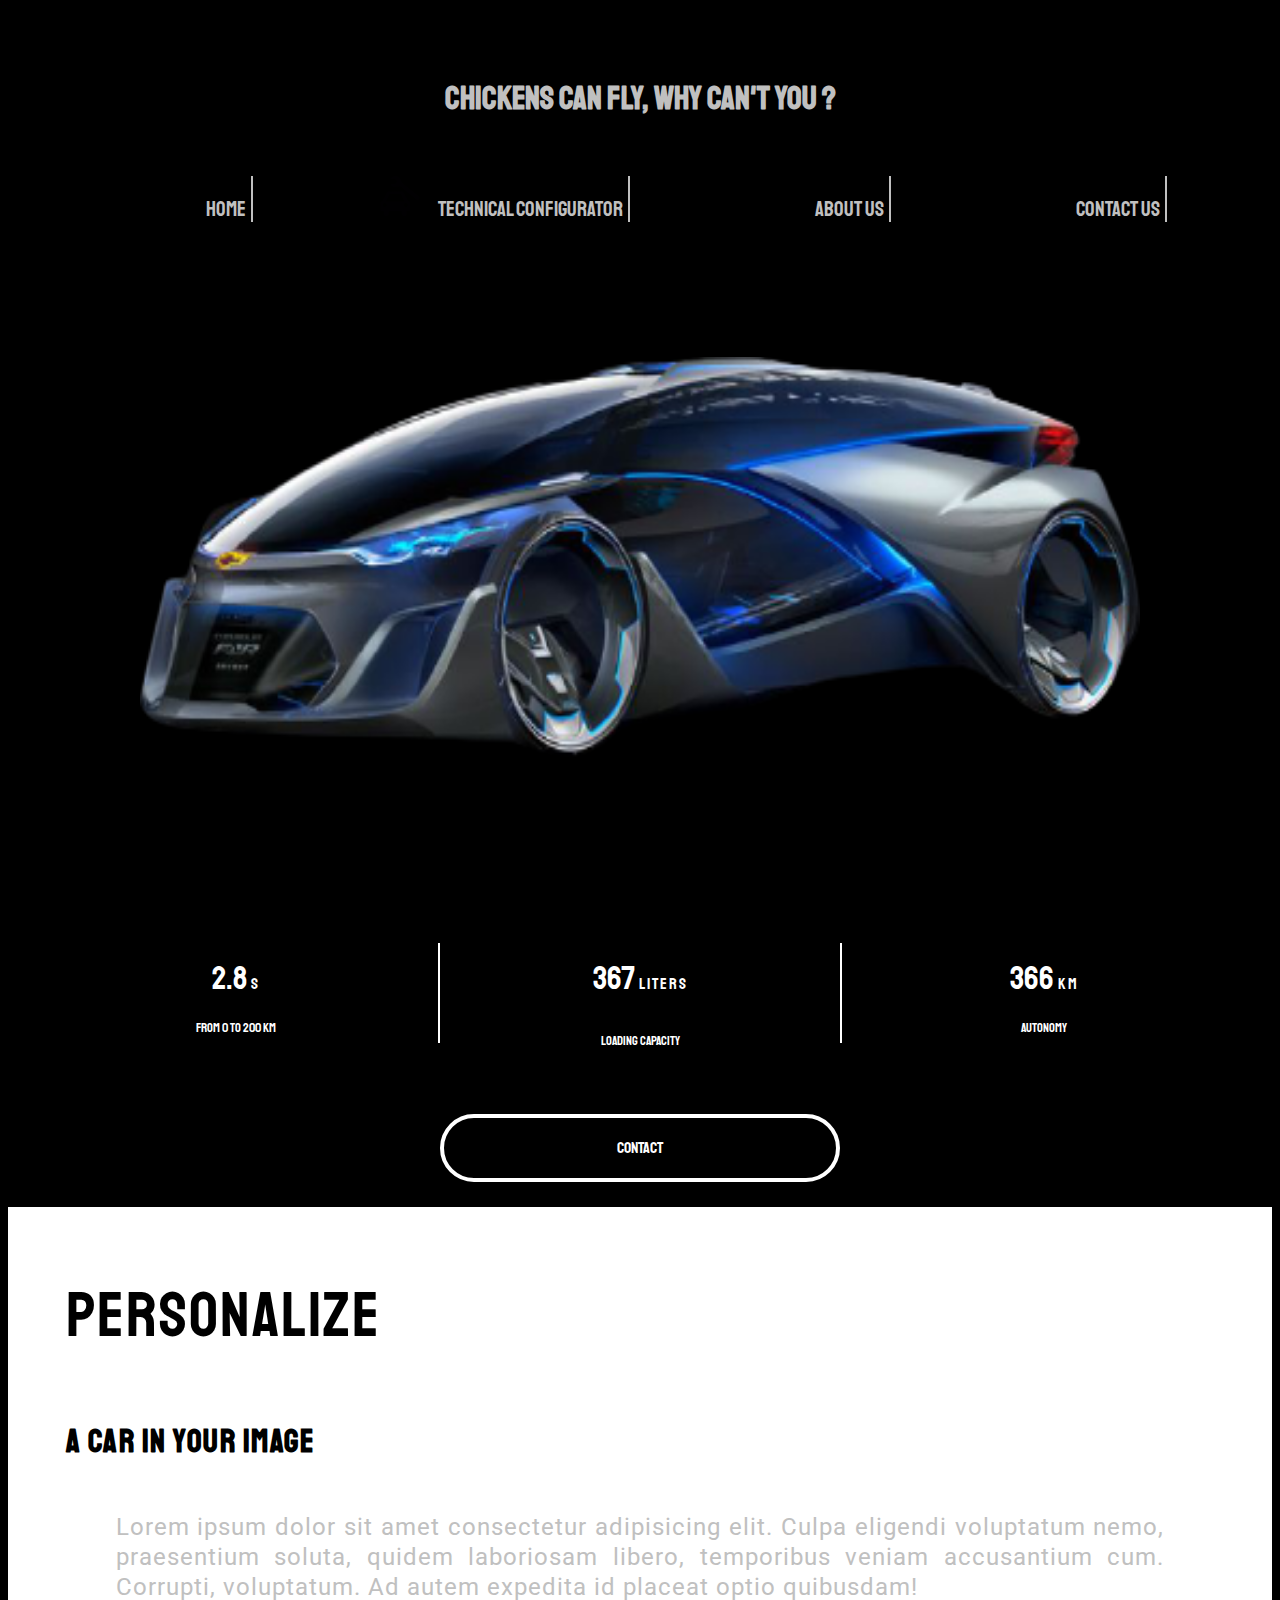
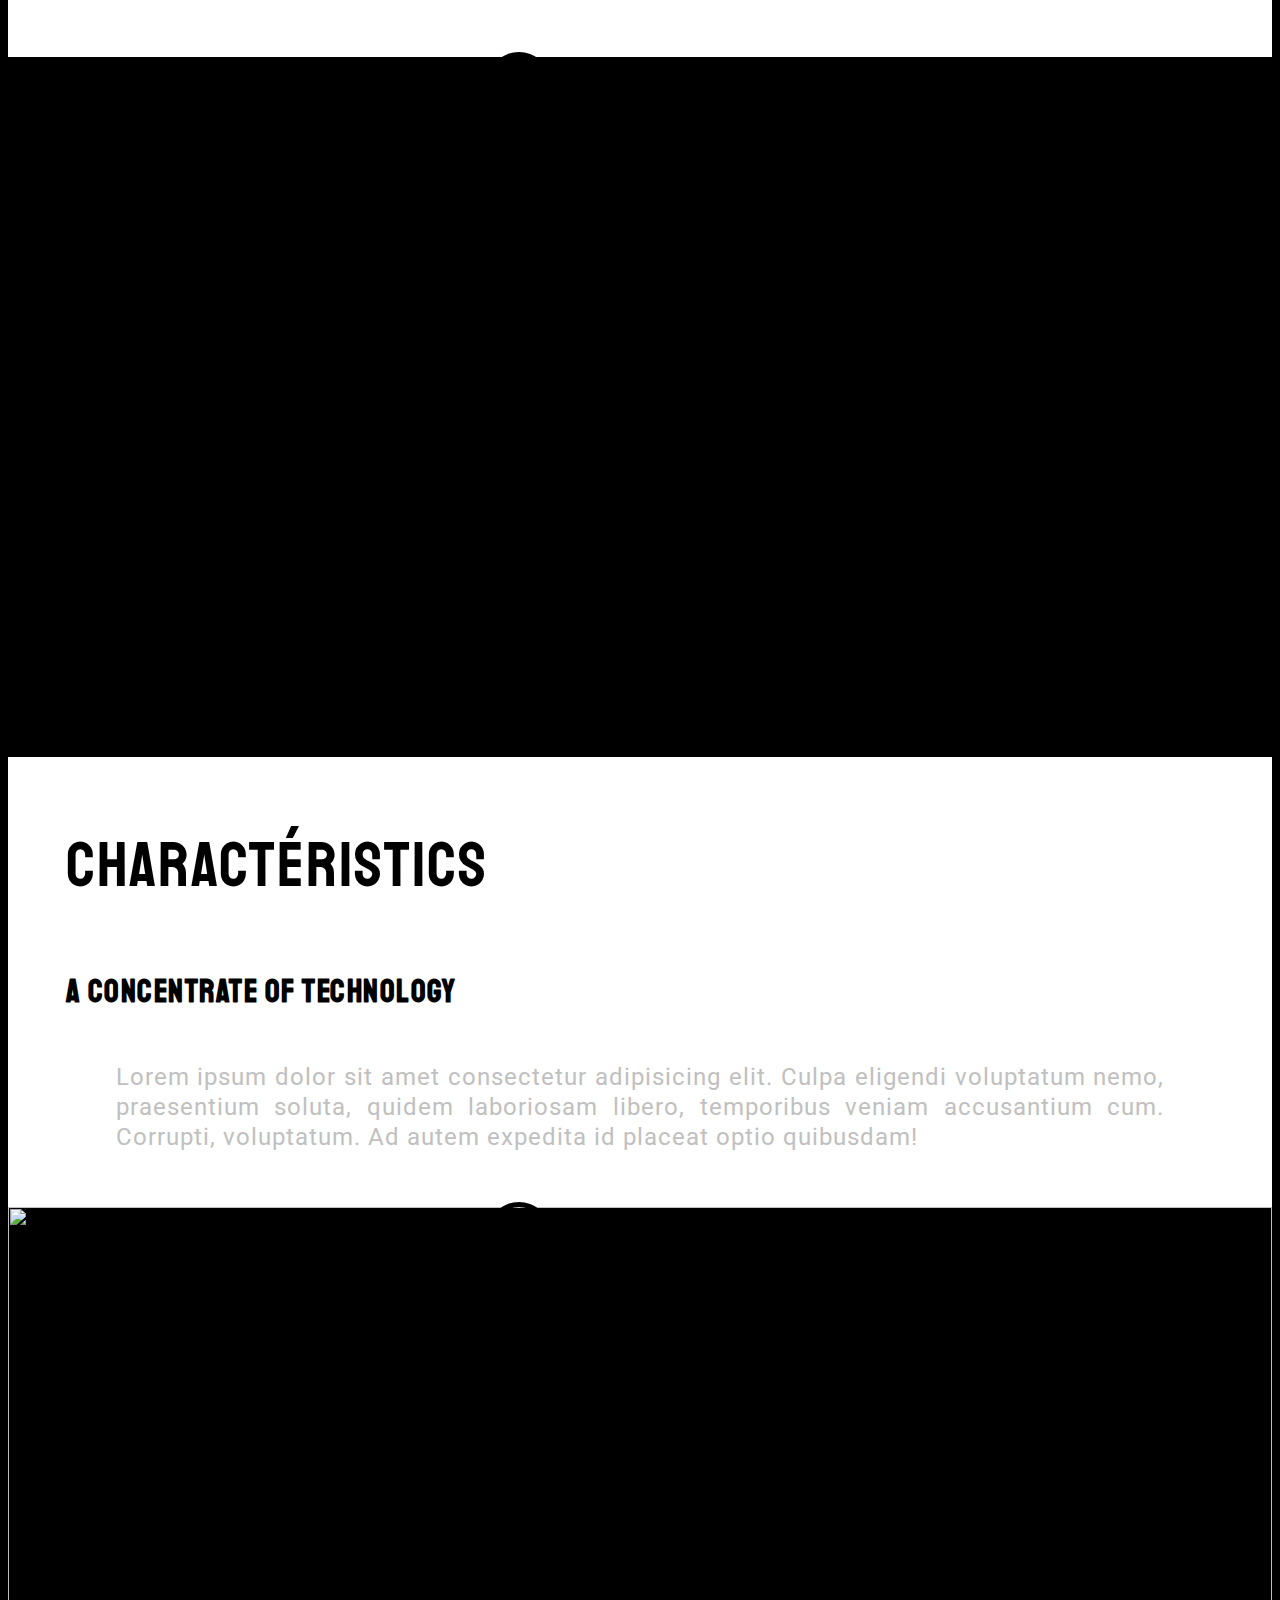
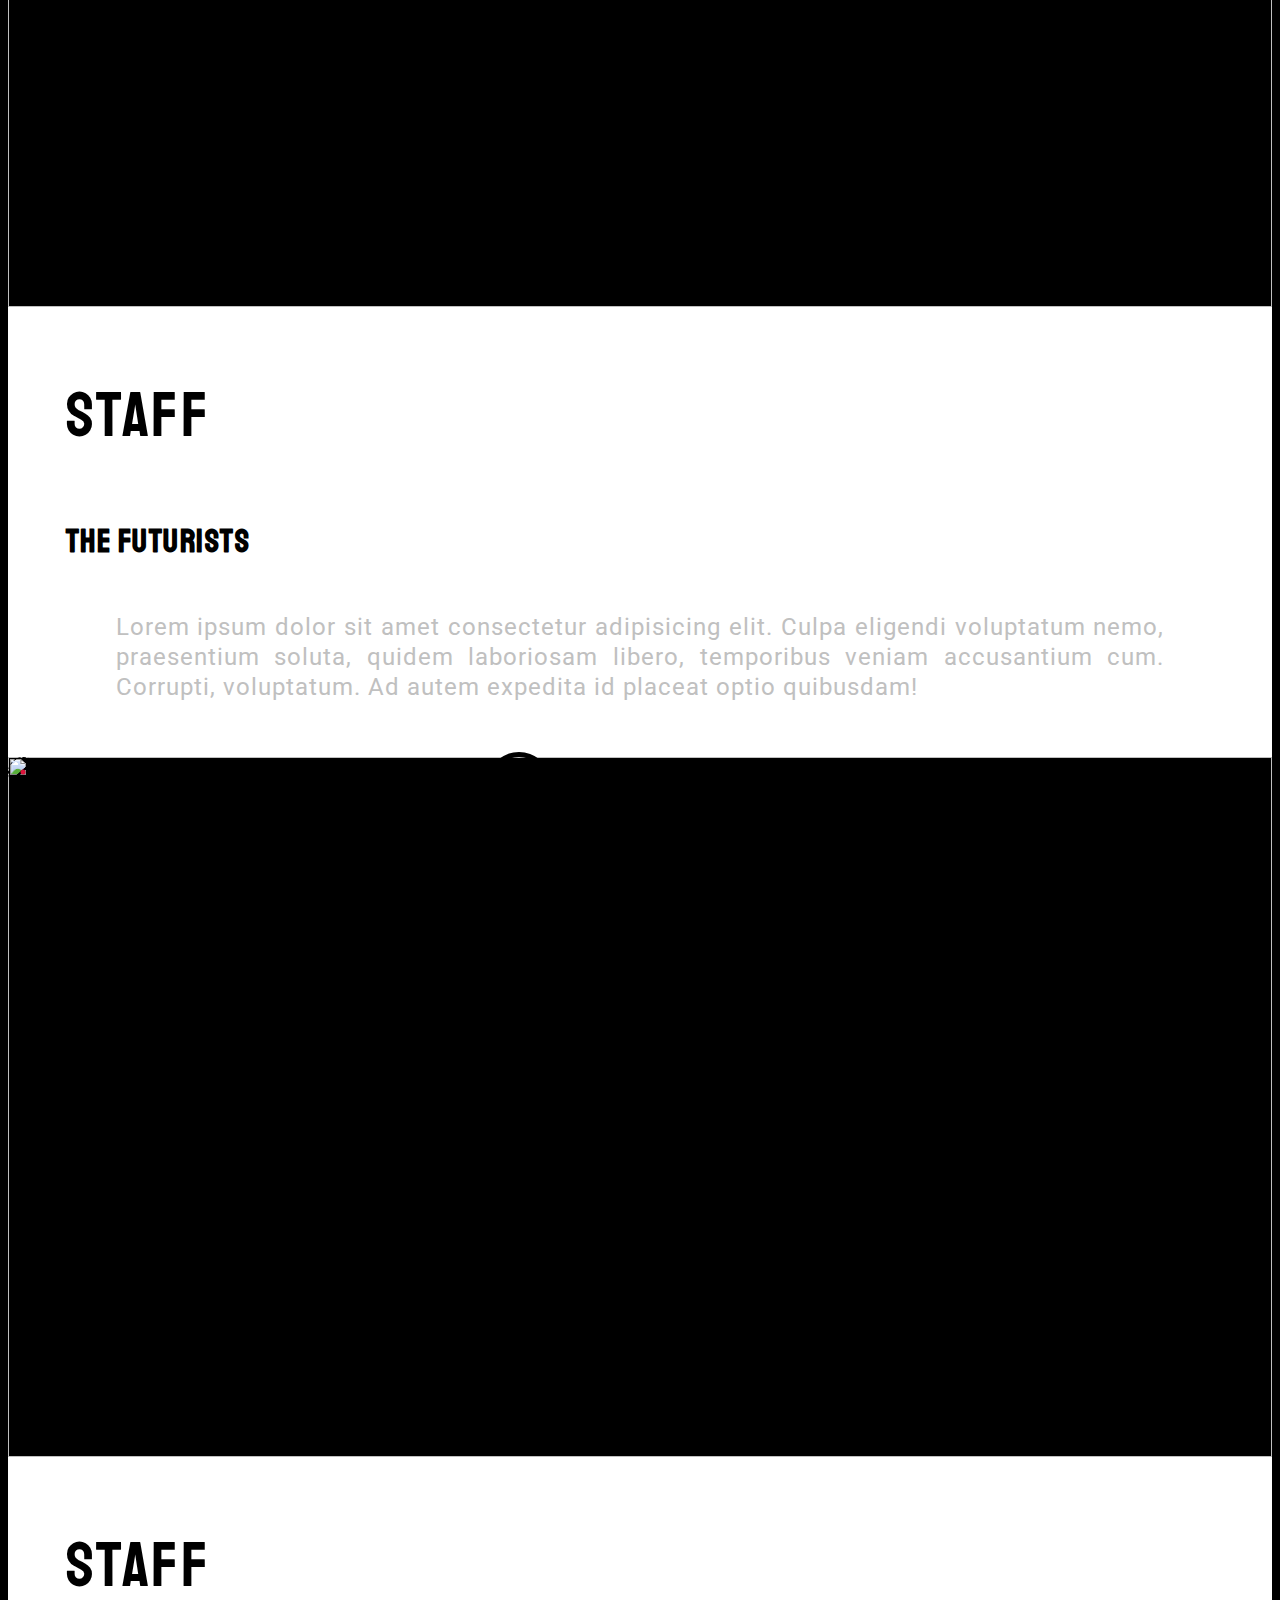
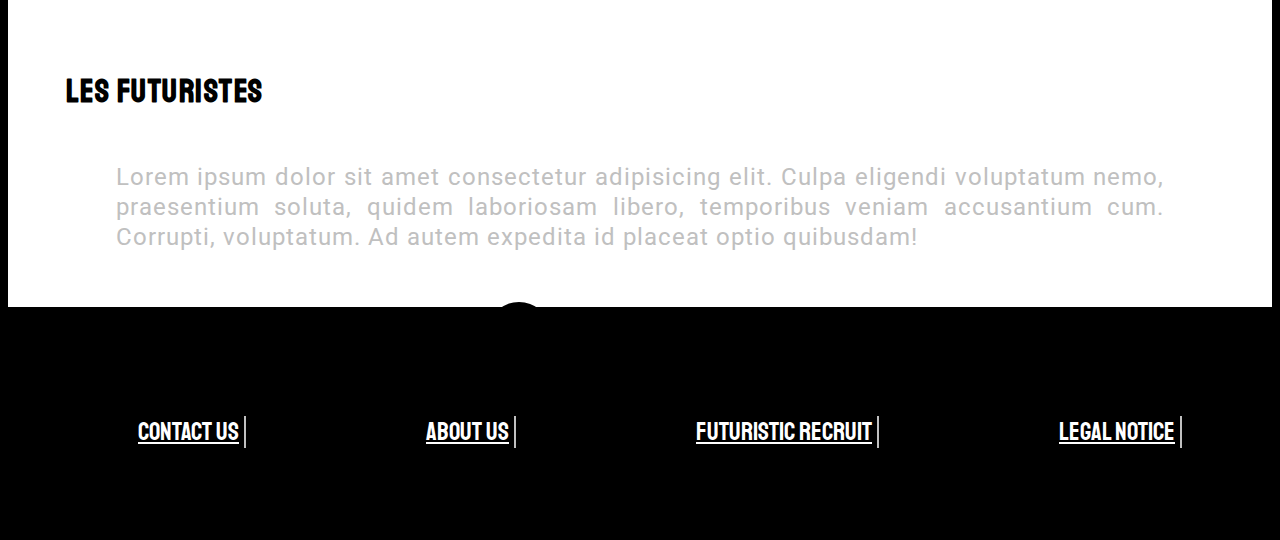
==== commit 9560249c: "delete mouse pointer effect" ====
--- a/index.html
+++ b/index.html
@@ -84,9 +84,7 @@
        </section>
    
        <section class="info fullpage">
-           <div class="hero-image">
-               <img src="https://images-ext-2.discordapp.net/external/kxb_BdL8IxZPPnvUuYTkZh1iKxpXEW4QaASS5CGseYY/https/lh3.googleusercontent.com/proxy/6OM1L1J6JrZsXGNTVuFt-YTfdxraLh6JdNShNxghnsL-SfJLMzRK5I1mxW8B0BPOmmzZR4TuToUo7LqrjVxqlEyTksmVHdHSOdNH2PH2bMLj2WVRSmoN-86WPHyfDn_7FAN4vYc" alt="Car" class="car-hero-2" data-speed=".06">
-            </div>
+           
             <div class="container">
                <div class="container-texte">
                    <h1 class="primary-title">Personalize</h1>
@@ -157,10 +155,9 @@
         </div>
     </section>
 
-    <div class="cursor"></div>
 
     <div class="footer">
-        <ul>
+        <ul class="link">
             <li><a href="form.html">Contact us</a></li>
             <li><a href="aboutUs.html">About US</a></li>
             <li><a href="#">Futuristic recruit</a></li>
--- a/style.css
+++ b/style.css
@@ -18,9 +18,7 @@
   color: silver;
   margin: 20px;
 }
-#no-cursor{
-  cursor: none !important;
-}
+
 .primary-title {
   font-weight: lighter;
   letter-spacing: 2px;
@@ -721,274 +719,90 @@
   font-size: 40px;
 }
 
-.main-gallery{
-display: grid;
-grid-template-columns: repeat(4, 200px);
-grid-template-rows: repeat(4, 200px);
-width: 800px;
-margin: 30px auto 0 auto;
-}
-
-
-/*///////////////////////////////////////// Conflit with fiche.html //////////////////////////////////////////*/
-/* img{
-@media screen and (max-width: 768px){
-  .main-gallery {
-    display: grid;
-    grid-template-columns:repeat(2, 100px) !important;
-    grid-template-rows: repeat(16, 100px)!important;
-  }
-}
-
-
-.main-gallery img{
-  height : 200px;
-  width : 200px;
-  border-radius: 8px;
-} /
-
-
-.main-gallery img:hover {
-  height : 205px;
-  width: 205px;
+/********
+* About US page
+*********/
+
+.gallery {
+  width: 80%;
+  margin: 0px auto;
+  /*margin: 0px auto 0px auto */
+  display : flex;
+  flex-direction: column;
+  padding: 20px; 
+}
+/*////////////////////////////////////////// Conflit with fiche.html ///////////////////////////////////////////*/
+
+.galleryLine {
+  display : flex; 
+  padding: 3px;
+  width: 100%;
+  margin: 10px auto;
+}
+
+.generalbox {
+  display: flex;
+  padding: 3px;
+  width: 100%;
+  margin: 10px auto; 
+}
+
+.boxgallery {
+  display: flex;
   justify-content: center;
-  align-content: center;
-  transition: 1s;
-}
-////////////////////////////////////////// Conflit with fiche.html ///////////////////////////////////////////*/
-
-.jerome{
-  grid-column: 1;
-  grid-row: 1;
-}
-
-.ingrid{
-  grid-column: 4;
-  grid-row: 1;
-}
-
-.caroline{
-  grid-column: 2;
-  grid-row: 2;
-}
-
-.nicolas{
-  grid-column: 1;
-  grid-row: 3;
-}
-.kevin{
-  grid-column: 3;
-  grid-row: 3;
-}
-
-.alexandre{
-  grid-column: 2;
-  grid-row: 4;
-}
-
-.olivier{
-  grid-column: 4;
-  grid-row: 4;
-}
-
-.carre1{
-width : 200px;
-height: 200px;
-grid-column: 2;
-grid-row: 1;
-padding-top: 80px;
-text-align: center; 
-font-family: Arial, Helvetica, sans-serif;
-font-size: 5px;
-color: black;
-  }
-
-.carre1:hover {
-color: white;
-font-size: 30px;
-opacity: 1;
-transition: 1s;
-}
-
-.carre2{
-  width : 200px;
-  height: 200px;
-  grid-column: 3;
-  grid-row: 1;
-  padding-top: 90px;
-  text-align: center;
-  font-family: Arial, Helvetica, sans-serif;
-  font-size: 20px;
-  color: black;
-}
-
-.carre2:hover {
-color: white;
-font-size: 30px;
-opacity: 1;
-transition: 1s;
-}
-
-.carre3{
-  width : 200px;
-  height: 200px;
-  grid-column: 1;
-  grid-row: 2;
-  padding-top: 90px;
-  text-align: center;
-  font-family: Arial, Helvetica, sans-serif;
-  font-size: 20px;
-  color: black;
-}
-
-.carre3:hover {
-color: white;
-font-size: 30px;
-opacity: 1;
-transition: 1s;
-}
-
-.carre4{
-  width : 200px;
-  height: 200px;
-  grid-column: 3;
-  grid-row: 2;
-  padding-top: 90px;
-  text-align: center;
-  font-family: Arial, Helvetica, sans-serif;
-  font-size: 20px;
-  color: black;
-}
-
-.carre4:hover {
-color: white;
-font-size: 30px;
-opacity: 1;
-transition: 1s;
-}
-
-.carre5{
-  width : 200px;
-  height: 200px;
-  grid-column: 4;
-  grid-row: 2;
-  padding-top: 90px;
-  text-align: center;
-  font-family: Arial, Helvetica, sans-serif;
-  font-size: 20px;
-  color: black;
-}
-.carre5:hover {
-color: white;
-font-size: 30px;
-opacity: 1;
-transition: 1s;
-}
-.carre6{
-  width : 200px;
-  height: 200px;
-  grid-column: 2;
-  grid-row: 3;
-  padding-top: 90px;
-  text-align: center;
-  font-family: Arial, Helvetica, sans-serif;
-  font-size: 20px;
-  color: black;
-}
-.carre6:hover {
-color: white;
-font-size: 30px;
-opacity: 1;
-transition: 1s;
-}
-.carre7{
-  width : 200px;
-  height: 200px;
-  grid-column: 4;
-  grid-row: 3;
-  padding-top: 90px;
-  text-align: center;
-  font-family: Arial, Helvetica, sans-serif;
-  font-size: 20px;
-  color: black;
-}
-.carre7:hover {
-color: white;
-font-size: 30px;
-opacity: 1;
-transition: 1s;
-}
-.carre8{
-  width : 200px;
-  height: 200px;
-  grid-column: 1;
-  grid-row: 4;
-  padding-top: 90px;
-  text-align: center;
-  font-family: Arial, Helvetica, sans-serif;
-  font-size: 20px;
-  color: black;
-}
-.carre8:hover {
-color: white;
-font-size: 30px;
-opacity: 1;
-transition: 1s;
-}
-.carre9{
-  width : 200px;
-  height: 200px;
-  grid-column: 3;
-  grid-row: 4;
-  padding-top: 90px;
-  text-align: center;
-  font-family: Arial, Helvetica, sans-serif;
-  font-size: 20px;
-  color: black;
-}
-.carre9:hover {
-color: white;
-font-size: 30px;
-opacity: 1;
-transition: 1s;
-}
-/* Test*/
-.gallery-2{
-  width: 100%;
-  display: flex;
-  flex-direction: column;
-  border: 1px solid white;
-}
-.line-gallery{
-  width: 100%;
-  border: 1px solid red;
-  margin-bottom: 2px;
-  display: flex;
-  padding: 1px 2px;
-}
-.general-box-gallery{
-  display: flex;
-  width: 50%;
-  border: pink;
-}
-
-.box-gallery{
-  border: 1px solid yellow;
-  width: 50%;
-}
-.box-gallery p{
-  color: white;
-}
-@media screen and (max-width:768px){
-  .line-gallery{
-    flex-direction: column;
-  }
-  .general-box-gallery{
+  width: 50%;  
+}
+
+.img-gallery{
+  width: 200px;
+  height: 275px;
+}
+
+.textAboutUs{
+font-family: 'Staatliches';
+align-self: center;
+transform: scale(2);
+}
+
+.generalbox:hover .textAboutUs{
+  color: rgb(252, 252, 252);
+  animation: textsmooth 1s cubic-bezier(.84,.1,.83,.67);
+}
+@keyframes textsmooth{
+  0%{
+    transform: scale(0);
+  }
+  100%{
+    transform: scale(2);
+  }
+}
+
+@media screen and (max-width: 1076px){
+  .gallery {
     width: 100%;
-    flex-direction: column;
-  }
-  .box-gallery{
-    width: 100%;
+  }
+}
+
+@media screen and (max-width:820px){
+  .galleryLine {
+    flex-direction: column !important;
+  }
+  .sm-screen {
+    order: -1;
+  }
+}
+
+@media screen and (max-width:462px){
+  .generalbox {
+    flex-direction: column !important;
+    align-items: center;
+   /* height: 125px !important; */
+  }
+  .sm-screen{
+    order: -1;
+  }
+  .textAboutUs{
+    padding: 25px 0;
   }
 }
 
@@ -1031,232 +845,6 @@
   
   span {
     font-size: 40px;
-  }
-  
-  .main-gallery{
-  margin-top: 30px;
-  display: grid;
-  grid-template-columns: repeat(4, 25%);
-  grid-template-rows: repeat(4, 180px);
-  width: 100%;
-  }
-  
-  .main-gallery img{
-    height : 100%;
-    width : 100%;
-    border-radius: 8px;
-  }
-  
-  .translate-img:hover {
-    height : 185px;
-    width: 185px;
-    justify-content: center;
-    align-content: center;
-    transition: 1s;
-  }
-  
-  .jerome{
-    grid-column: 1;
-    grid-row: 1;
-  }
-  
-  .ingrid{
-    grid-column: 4;
-    grid-row: 1;
-  }
-  
-  .caroline{
-    grid-column: 2;
-    grid-row: 2;
-  }
-  
-  .nicolas{
-    grid-column: 1;
-    grid-row: 3;
-  }
-  .kevin{
-    grid-column: 3;
-    grid-row: 3;
-  }
-  
-  .alexandre{
-    grid-column: 2;
-    grid-row: 4;
-  }
-  
-  .olivier{
-    grid-column: 4;
-    grid-row: 4;
-  }
-  
-  .carre1{
-    width: 100%;
-    height: 100%;
-  grid-column: 2;
-  grid-row: 1;
-  padding-top: 90px;
-  text-align: center;
-  font-family: Arial, Helvetica, sans-serif;
-  font-size: 5px;
-  color: black;
-    }
-  
-  .carre1:hover {
-  color: white;
-  font-size: 25px;
-  opacity: 1;
-  transition: 1s;
-  }
-  
-  .carre2{
-    width: 100%;
-    height: 100%;
-    grid-column: 3;
-    grid-row: 1;
-    padding-top: 90px;
-    text-align: center;
-    font-family: Arial, Helvetica, sans-serif;
-    font-size: 5px;
-    color: black;
-  }
-  
-  .carre2:hover {
-  color: white;
-  font-size: 25px;
-  opacity: 1;
-  transition: 1s;
-  }
-  
-  .carre3{
-    width: 100%;
-    height: 100%;
-    grid-column: 1;
-    grid-row: 2;
-    padding-top: 90px;
-    text-align: center;
-    font-family: Arial, Helvetica, sans-serif;
-    font-size: 5px;
-    color: black;
-  }
-  
-  .carre3:hover {
-  color: white;
-  font-size: 25px;
-  opacity: 1;
-  transition: 1s;
-  }
-  
-  .carre4{
-    width: 100%;
-    height: 100%;
-    grid-column: 3;
-    grid-row: 2;
-    padding-top: 90px;
-    text-align: center;
-    font-family: Arial, Helvetica, sans-serif;
-    font-size: 5px;
-    color: black;
-  }
-  
-  .carre4:hover {
-  color: white;
-  font-size: 25px;
-  opacity: 1;
-  transition: 1s;
-  }
-  
-  .carre5{
-    width: 100%;
-    height: 100%;
-    grid-column: 4;
-    grid-row: 2;
-    padding-top: 90px;
-    text-align: center;
-    font-family: Arial, Helvetica, sans-serif;
-    font-size: 5px;
-    color: black;
-  }
-  
-  .carre5:hover {
-  color: white;
-  font-size: 25px;
-  opacity: 1;
-  transition: 1s;
-  }
-  
-  .carre6{
-    width: 100%;
-    height: 100%;
-    grid-column: 2;
-    grid-row: 3;
-    padding-top: 90px;
-    text-align: center;
-    font-family: Arial, Helvetica, sans-serif;
-    font-size: 5px;
-    color: black;
-  }
-  
-  .carre6:hover {
-  color: white;
-  font-size: 25px;
-  opacity: 1;
-  transition: 1s;
-  }
-  
-  .carre7{
-    width: 100%;
-    height: 100%;
-    grid-column: 4;
-    grid-row: 3;
-    padding-top: 90px;
-    text-align: center;
-    font-family: Arial, Helvetica, sans-serif;
-    font-size: 5px;
-    color: black;
-  }
-  
-  .carre7:hover {
-  color: white;
-  font-size: 25px;
-  opacity: 1;
-  transition: 1s;
-  }
-  
-  .carre8{
-    width: 100%;
-    height: 100%;
-    grid-column: 1;
-    grid-row: 4;
-    padding-top: 90px;
-    text-align: center;
-    font-family: Arial, Helvetica, sans-serif;
-    font-size: 5px;
-    color: black;
-  }
-  
-  .carre8:hover {
-  color: white;
-  font-size: 25px;
-  opacity: 1;
-  transition: 1s;
-  }
-  
-  .carre9{
-    width: 100%;
-    height: 100%;
-    grid-column: 3;
-    grid-row: 4;
-    padding-top: 90px;
-    text-align: center;
-    font-family: Arial, Helvetica, sans-serif;
-    font-size: 5px;
-    color: black;
-  }
-  .carre9:hover {
-  color: white;
-  font-size: 25px;
-  opacity: 1;
-  transition: 1s;
   }
 }
   
@@ -1299,231 +887,7 @@
     font-size: 14px;
   }
   
-  .main-gallery{
-  margin-top: 30px;
-  display: grid;
-  grid-template-columns: repeat(4, 70px);
-  grid-template-rows: repeat(4, 70px);
-  margin: 5px;
-  }
-  
-  img{
-    height : 70px;
-    width : 70px;
-    border-radius: 8px;
-  }
-  
-  .translate-img:hover {
-    height : 71px;
-    width: 71px;
-    justify-content: center;
-    align-content: center;
-    transition: 1s;
-  }
-  
-  .jerome{
-    grid-column: 1;
-    grid-row: 1;
-  }
-  
-  .ingrid{
-    grid-column: 4;
-    grid-row: 1;
-  }
-  
-  .caroline{
-    grid-column: 2;
-    grid-row: 2;
-  }
-  
-  .nicolas{
-    grid-column: 1;
-    grid-row: 3;
-  }
-  .kevin{
-    grid-column: 3;
-    grid-row: 3;
-  }
-  
-  .alexandre{
-    grid-column: 2;
-    grid-row: 4;
-  }
-  
-  .olivier{
-    grid-column: 4;
-    grid-row: 4;
-  }
-  
-  .carre1{
-  width : 70px;
-  height: 70px;
-  grid-column: 2;
-  grid-row: 1;
-  padding-top: 30px;
-  text-align: center;
-  font-family: Arial, Helvetica, sans-serif;
-  font-size: 5px;
-  color: black;
-    }
-  
-  .carre1:hover {
-  color: white;
-  font-size: 10px;
-  opacity: 1;
-  transition: 1s;
-  }
-  
-  .carre2{
-    width : 70px;
-    height: 70px;
-    grid-column: 3;
-    grid-row: 1;
-    padding-top: 30px;
-    text-align: center;
-    font-family: Arial, Helvetica, sans-serif;
-    font-size: 5px;
-    color: black;
-  }
-  
-  .carre2:hover {
-  color: white;
-  font-size: 10px;
-  opacity: 1;
-  transition: 1s;
-  }
-  
-  .carre3{
-    width : 70px;
-    height: 70px;
-    grid-column: 1;
-    grid-row: 2;
-    padding-top: 30px;
-    text-align: center;
-    font-family: Arial, Helvetica, sans-serif;
-    font-size: 5px;
-    color: black;
-  }
-  
-  .carre3:hover {
-  color: white;
-  font-size: 10px;
-  opacity: 1;
-  transition: 1s;
-  }
-  
-  .carre4{
-    width : 70px;
-    height: 70px;
-    grid-column: 3;
-    grid-row: 2;
-    padding-top: 30px;
-    text-align: center;
-    font-family: Arial, Helvetica, sans-serif;
-    font-size: 5px;
-    color: black;
-  }
-  
-  .carre4:hover {
-  color: white;
-  font-size: 10px;
-  opacity: 1;
-  transition: 1s;
-  }
-  
-  .carre5{
-    width : 70px;
-    height: 70px;
-    grid-column: 4;
-    grid-row: 2;
-    padding-top: 30px;
-    text-align: center;
-    font-family: Arial, Helvetica, sans-serif;
-    font-size: 5px;
-    color: black;
-  }
-  
-  .carre5:hover {
-  color: white;
-  font-size: 10px;
-  opacity: 1;
-  transition: 1s;
-  }
-  
-  .carre6{
-    width : 70px;
-    height: 70px;
-    grid-column: 2;
-    grid-row: 3;
-    padding-top: 30px;
-    text-align: center;
-    font-family: Arial, Helvetica, sans-serif;
-    font-size: 5px;
-    color: black;
-  }
-  
-  .carre6:hover {
-  color: white;
-  font-size: 10px;
-  opacity: 1;
-  transition: 1s;
-  }
-  
-  .carre7{
-    width : 70px;
-    height: 70px;
-    grid-column: 4;
-    grid-row: 3;
-    padding-top: 30px;
-    text-align: center;
-    font-family: Arial, Helvetica, sans-serif;
-    font-size: 5px;
-    color: black;
-  }
-  
-  .carre7:hover {
-  color: white;
-  font-size: 10px;
-  opacity: 1;
-  transition: 1s;
-  }
-  
-  .carre8{
-    width : 70px;
-    height: 70px;
-    grid-column: 1;
-    grid-row: 4;
-    padding-top: 30px;
-    text-align: center;
-    font-family: Arial, Helvetica, sans-serif;
-    font-size: 5px;
-    color: black;
-  }
-  
-  .carre8:hover {
-  color: white;
-  font-size: 10px;
-  opacity: 1;
-  transition: 1s;
-  }
-  
-  .carre9{
-    width : 70px;
-    height: 70px;
-    grid-column: 3;
-    grid-row: 4;
-    padding-top: 30px;
-    text-align: center;
-    font-family: Arial, Helvetica, sans-serif;
-    font-size: 5px;
-    color: black;
-  }
-  .carre9:hover {
-  color: white;
-  font-size: 10px;
-  opacity: 1;
-  transition: 1s;
- }
+  
 
  .link{ 
   display: flex;
@@ -1607,10 +971,6 @@
   color: #fff;
   background-color: rgb(34, 72, 121);
 }
-/* .form input:-webkit-autofill {
-  -webkit-box-shadow: 0 0 0 30px rgb(34, 72, 121) inset !important;
-  -webkit-text-fill-color: white !important;
-} */
 .form input[type=text] , .form input[type=number] , .form input[type=mail]{
   border: none;
   border-bottom: 1px solid #fff;
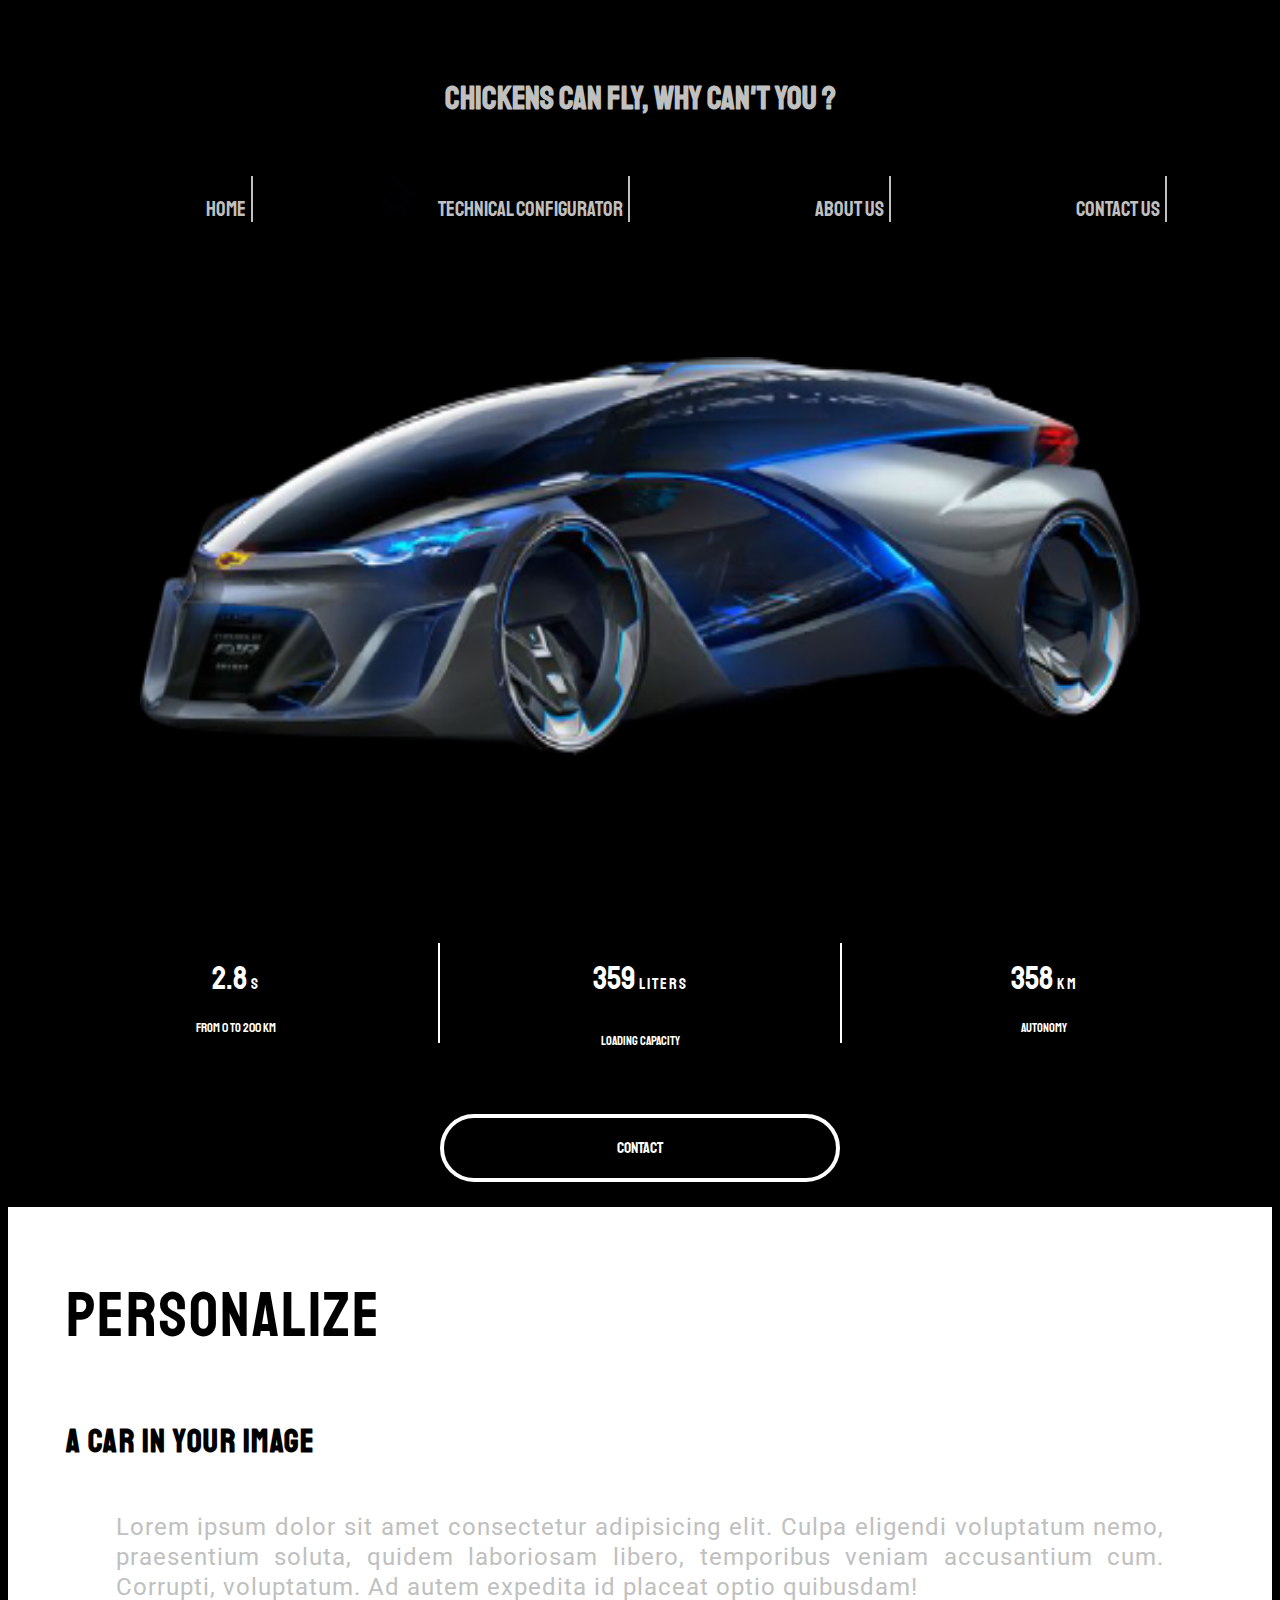
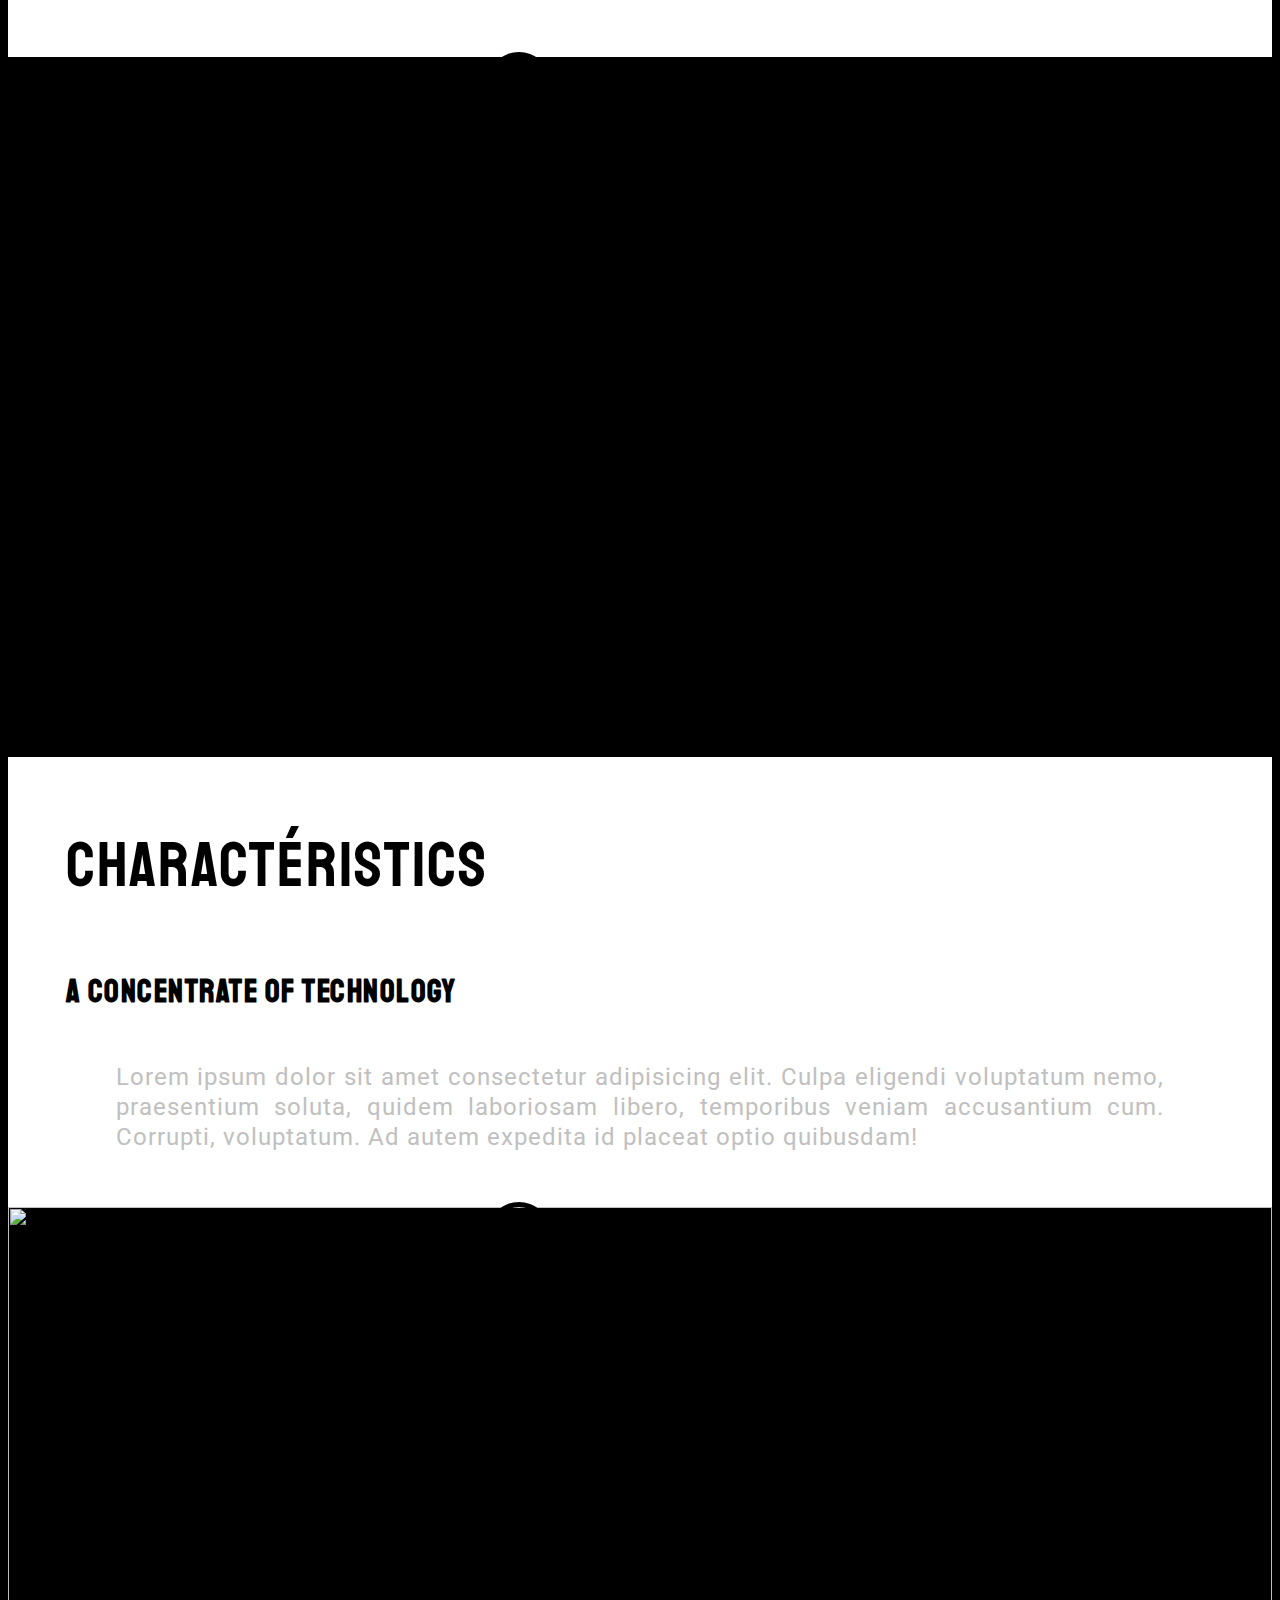
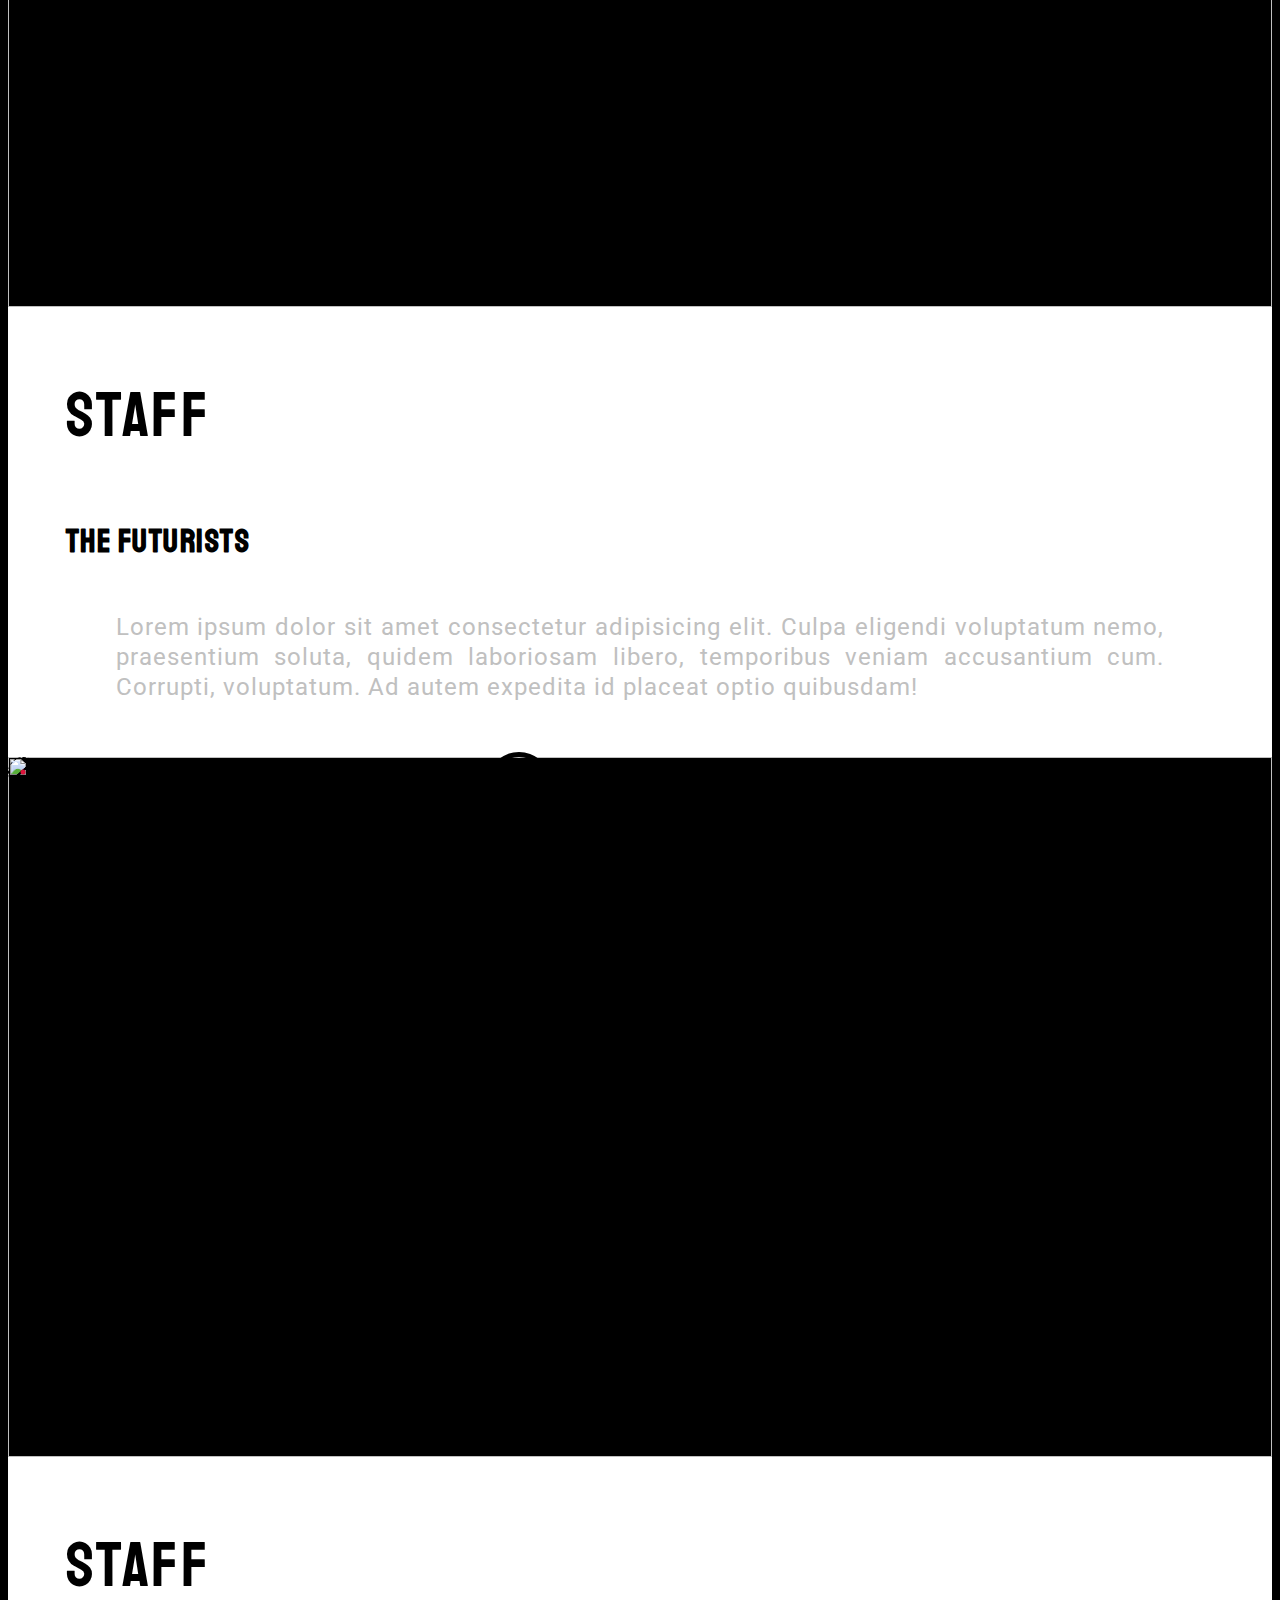
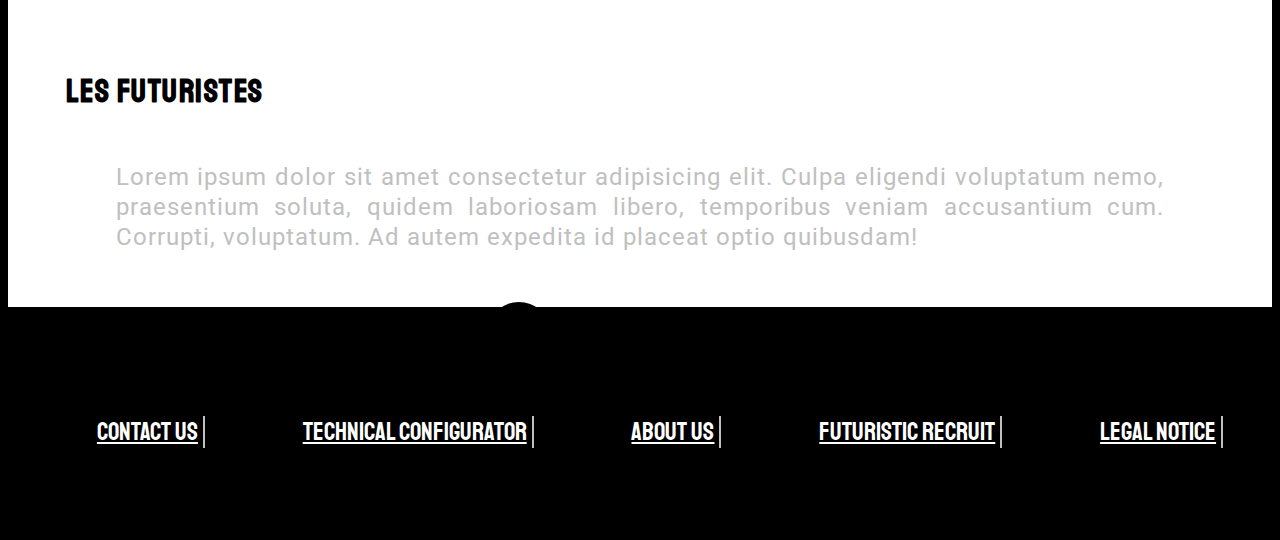
==== commit cb83f302: "Merge branch 'master' of https://github.com/Nicobellick/projectFuturiste" ====
--- a/index.html
+++ b/index.html
@@ -159,6 +159,7 @@
     <div class="footer">
         <ul class="link">
             <li><a href="form.html">Contact us</a></li>
+            <li><a href ="fiche.html">Technical configurator</a></li>
             <li><a href="aboutUs.html">About US</a></li>
             <li><a href="#">Futuristic recruit</a></li>
             <li><a href="legalNotice.html">Legal notice</a></li>
--- a/style.css
+++ b/style.css
@@ -1010,10 +1010,10 @@
   list-style-type: none;
 }
 
-#link_footer{
+/* #link_footer{
   padding-right: 5px;
   border-right: 2px solid silver;
-}
+} */
 
 @media screen and (max-width: 400px) { 
 
@@ -1061,7 +1061,11 @@
   .link{ 
     display: flex;
     flex-direction: column;
+    font-size: 20px;
   } 
-}
-
-
+  .text{
+    font-size:15px ;
+  }
+}
+
+
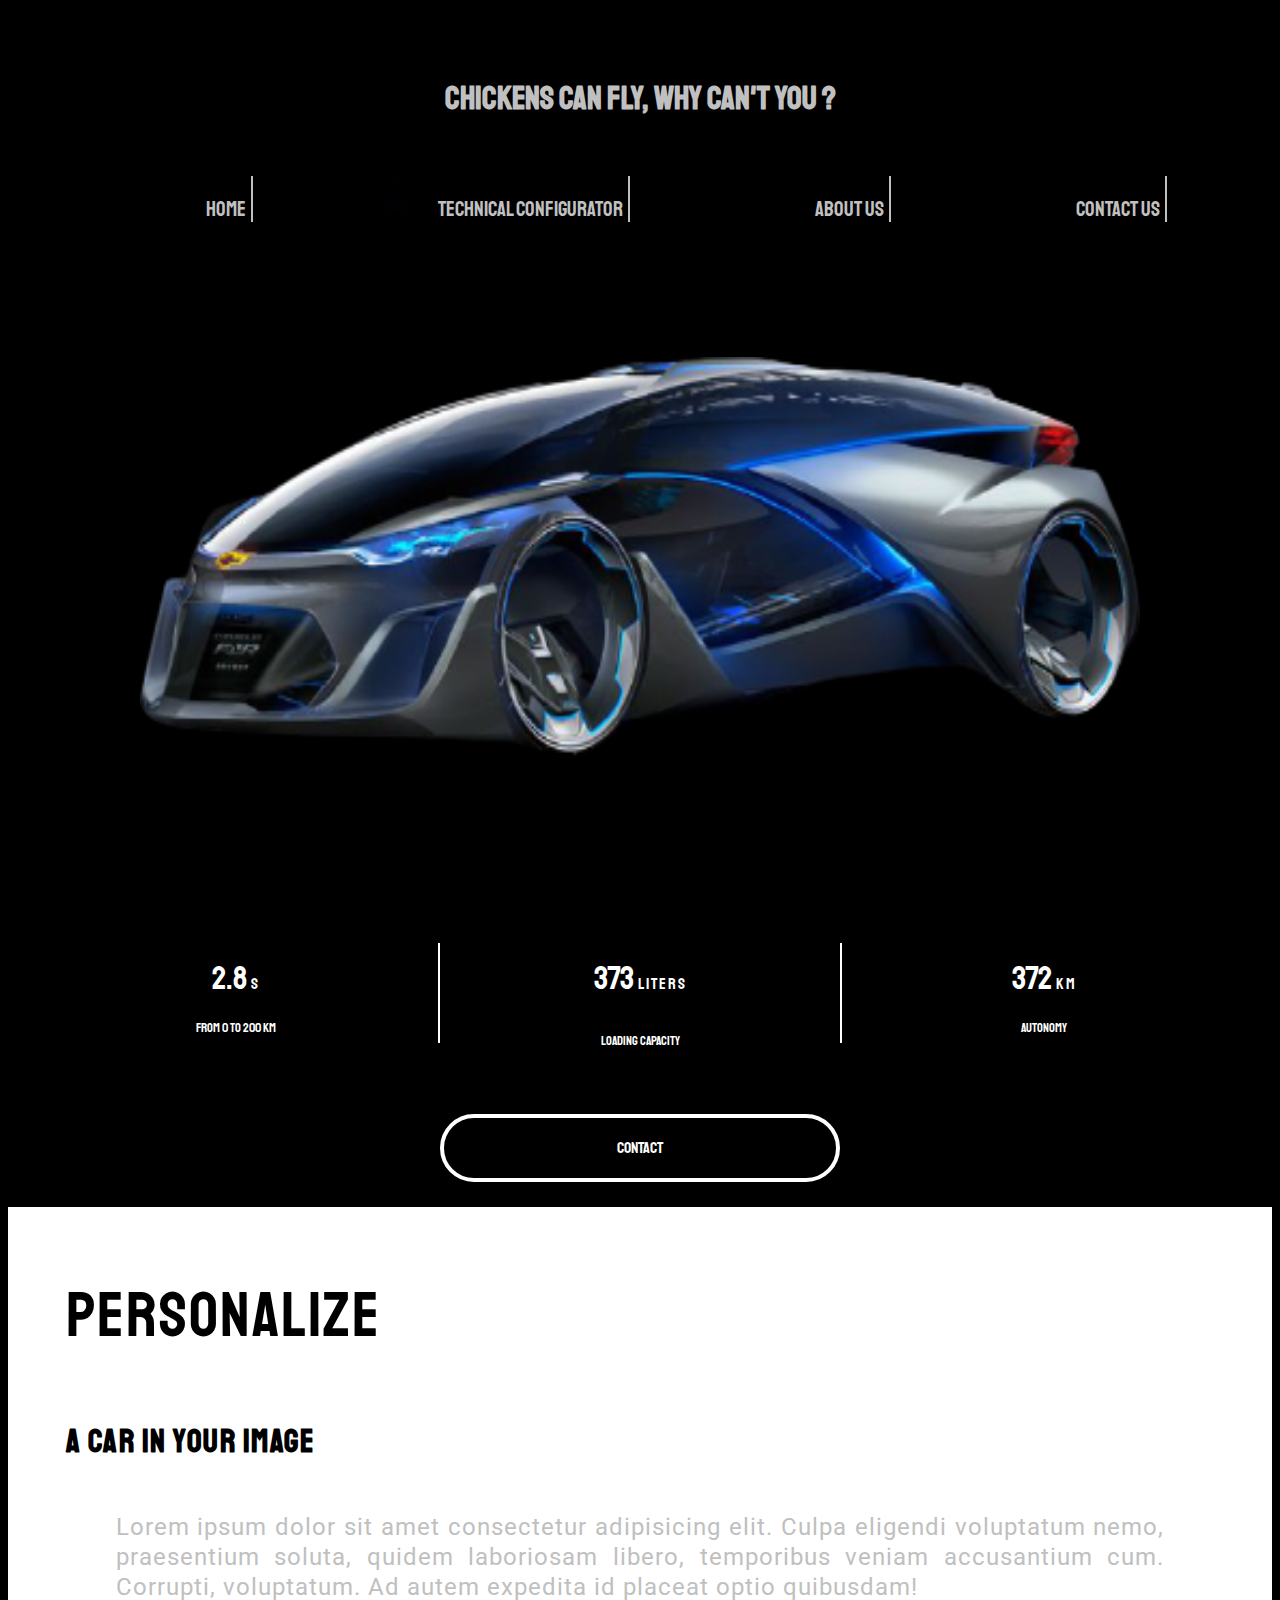
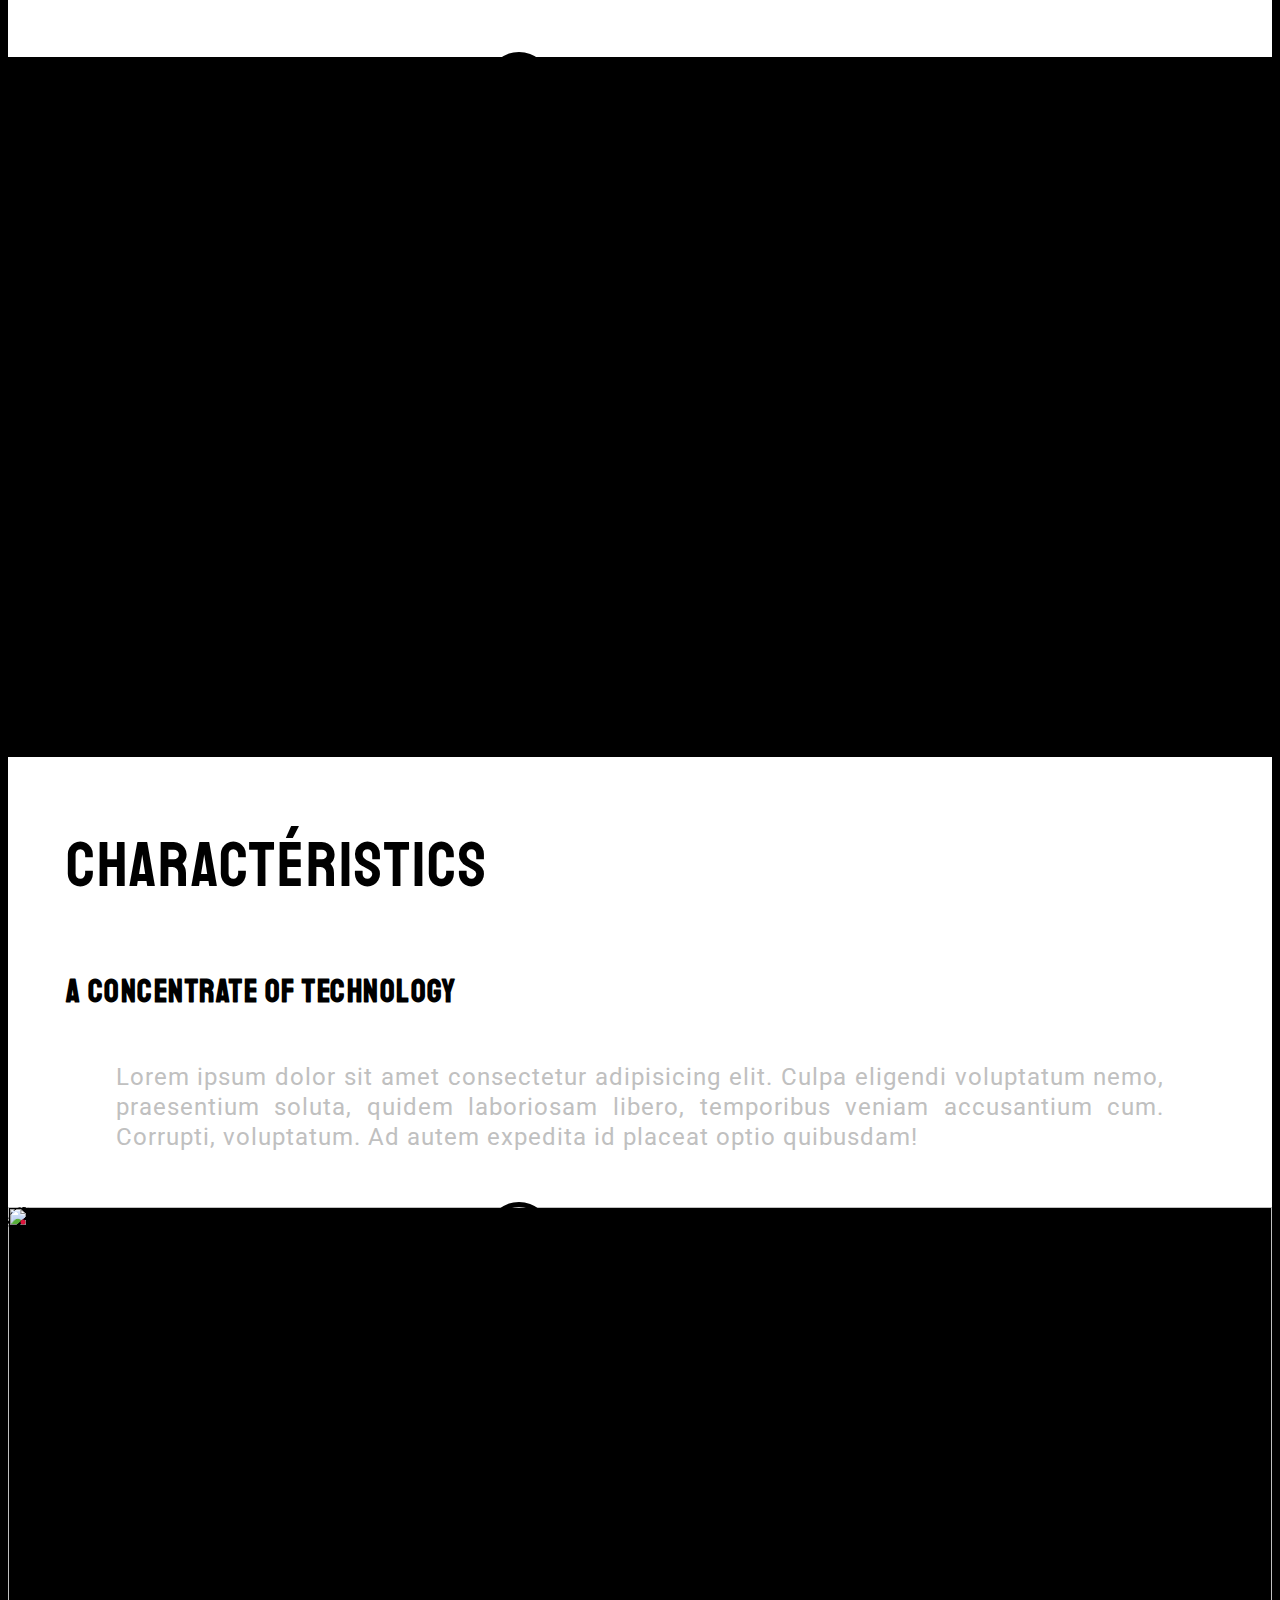
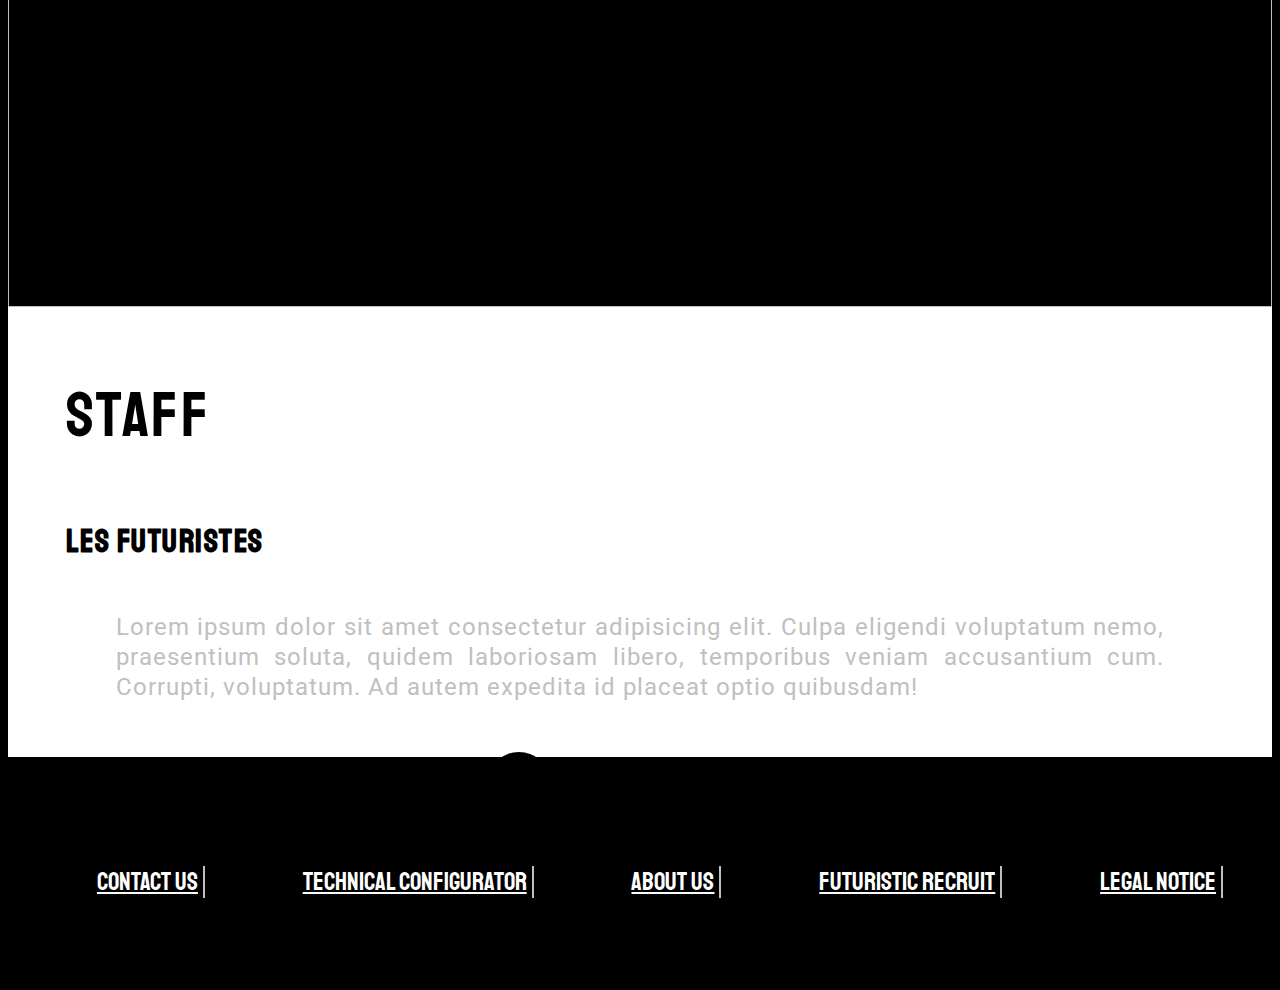
==== commit 79d28ab4: "delete one container staff" ====
--- a/index.html
+++ b/index.html
@@ -113,26 +113,8 @@
                </a>
            </div>
        </section>
-   
-       <section class="about-us">
-           <div class="hero-section">
-               <img src="https://images.pexels.com/photos/258846/pexels-photo-258846.jpeg?auto=compress&cs=tinysrgb&dpr=2&h=750&w=1260" alt="">
-           </div>
-           <div class="container">
-               <div class="container-texte">
-                   <h1 class="primary-title">Staff</h1>
-                   <h2 class="secondary-title">The Futurists</h2>
-                   <p class="text">Lorem ipsum dolor sit amet consectetur adipisicing elit. Culpa eligendi voluptatum nemo, praesentium soluta, quidem laboriosam libero, temporibus veniam accusantium cum. Corrupti, voluptatum. Ad autem expedita id placeat optio quibusdam!</p>
-               </div>
-              <a href="aboutUs.html" class="btn-animation">
-                  <span class="plusAnimation">+</span> 
-                   <span class="textAnimation">Discover More</span>
-              </a>
-           </div>
-       </section> 
-   
-   
-   
+     
+
    <div class="cursor"></div>
 
     <section class="about-us">
--- a/style.css
+++ b/style.css
@@ -18,7 +18,9 @@
   color: silver;
   margin: 20px;
 }
-
+#no-cursor{
+  cursor: none !important;
+}
 .primary-title {
   font-weight: lighter;
   letter-spacing: 2px;
@@ -586,6 +588,7 @@
   margin-right: 70px;
   margin-left: 50px;
   margin-top: 29px;
+  margin-bottom: 150px;
   
 }
 /* voile occultant la page derrière quand le menu déroulant apparaît */
@@ -719,90 +722,274 @@
   font-size: 40px;
 }
 
-/********
-* About US page
-*********/
-
-.gallery {
-  width: 80%;
-  margin: 0px auto;
-  /*margin: 0px auto 0px auto */
-  display : flex;
+.main-gallery{
+display: grid;
+grid-template-columns: repeat(4, 200px);
+grid-template-rows: repeat(4, 200px);
+width: 800px;
+margin: 30px auto 0 auto;
+}
+
+
+/*///////////////////////////////////////// Conflit with fiche.html //////////////////////////////////////////*/
+/* img{
+@media screen and (max-width: 768px){
+  .main-gallery {
+    display: grid;
+    grid-template-columns:repeat(2, 100px) !important;
+    grid-template-rows: repeat(16, 100px)!important;
+  }
+}
+
+
+.main-gallery img{
+  height : 200px;
+  width : 200px;
+  border-radius: 8px;
+} /
+
+
+.main-gallery img:hover {
+  height : 205px;
+  width: 205px;
+  justify-content: center;
+  align-content: center;
+  transition: 1s;
+}
+////////////////////////////////////////// Conflit with fiche.html ///////////////////////////////////////////*/
+
+.jerome{
+  grid-column: 1;
+  grid-row: 1;
+}
+
+.ingrid{
+  grid-column: 4;
+  grid-row: 1;
+}
+
+.caroline{
+  grid-column: 2;
+  grid-row: 2;
+}
+
+.nicolas{
+  grid-column: 1;
+  grid-row: 3;
+}
+.kevin{
+  grid-column: 3;
+  grid-row: 3;
+}
+
+.alexandre{
+  grid-column: 2;
+  grid-row: 4;
+}
+
+.olivier{
+  grid-column: 4;
+  grid-row: 4;
+}
+
+.carre1{
+width : 200px;
+height: 200px;
+grid-column: 2;
+grid-row: 1;
+padding-top: 80px;
+text-align: center; 
+font-family: Arial, Helvetica, sans-serif;
+font-size: 5px;
+color: black;
+  }
+
+.carre1:hover {
+color: white;
+font-size: 30px;
+opacity: 1;
+transition: 1s;
+}
+
+.carre2{
+  width : 200px;
+  height: 200px;
+  grid-column: 3;
+  grid-row: 1;
+  padding-top: 90px;
+  text-align: center;
+  font-family: Arial, Helvetica, sans-serif;
+  font-size: 20px;
+  color: black;
+}
+
+.carre2:hover {
+color: white;
+font-size: 30px;
+opacity: 1;
+transition: 1s;
+}
+
+.carre3{
+  width : 200px;
+  height: 200px;
+  grid-column: 1;
+  grid-row: 2;
+  padding-top: 90px;
+  text-align: center;
+  font-family: Arial, Helvetica, sans-serif;
+  font-size: 20px;
+  color: black;
+}
+
+.carre3:hover {
+color: white;
+font-size: 30px;
+opacity: 1;
+transition: 1s;
+}
+
+.carre4{
+  width : 200px;
+  height: 200px;
+  grid-column: 3;
+  grid-row: 2;
+  padding-top: 90px;
+  text-align: center;
+  font-family: Arial, Helvetica, sans-serif;
+  font-size: 20px;
+  color: black;
+}
+
+.carre4:hover {
+color: white;
+font-size: 30px;
+opacity: 1;
+transition: 1s;
+}
+
+.carre5{
+  width : 200px;
+  height: 200px;
+  grid-column: 4;
+  grid-row: 2;
+  padding-top: 90px;
+  text-align: center;
+  font-family: Arial, Helvetica, sans-serif;
+  font-size: 20px;
+  color: black;
+}
+.carre5:hover {
+color: white;
+font-size: 30px;
+opacity: 1;
+transition: 1s;
+}
+.carre6{
+  width : 200px;
+  height: 200px;
+  grid-column: 2;
+  grid-row: 3;
+  padding-top: 90px;
+  text-align: center;
+  font-family: Arial, Helvetica, sans-serif;
+  font-size: 20px;
+  color: black;
+}
+.carre6:hover {
+color: white;
+font-size: 30px;
+opacity: 1;
+transition: 1s;
+}
+.carre7{
+  width : 200px;
+  height: 200px;
+  grid-column: 4;
+  grid-row: 3;
+  padding-top: 90px;
+  text-align: center;
+  font-family: Arial, Helvetica, sans-serif;
+  font-size: 20px;
+  color: black;
+}
+.carre7:hover {
+color: white;
+font-size: 30px;
+opacity: 1;
+transition: 1s;
+}
+.carre8{
+  width : 200px;
+  height: 200px;
+  grid-column: 1;
+  grid-row: 4;
+  padding-top: 90px;
+  text-align: center;
+  font-family: Arial, Helvetica, sans-serif;
+  font-size: 20px;
+  color: black;
+}
+.carre8:hover {
+color: white;
+font-size: 30px;
+opacity: 1;
+transition: 1s;
+}
+.carre9{
+  width : 200px;
+  height: 200px;
+  grid-column: 3;
+  grid-row: 4;
+  padding-top: 90px;
+  text-align: center;
+  font-family: Arial, Helvetica, sans-serif;
+  font-size: 20px;
+  color: black;
+}
+.carre9:hover {
+color: white;
+font-size: 30px;
+opacity: 1;
+transition: 1s;
+}
+/* Test*/
+.gallery-2{
+  width: 100%;
+  display: flex;
   flex-direction: column;
-  padding: 20px; 
-}
-/*////////////////////////////////////////// Conflit with fiche.html ///////////////////////////////////////////*/
-
-.galleryLine {
-  display : flex; 
-  padding: 3px;
+  border: 1px solid white;
+}
+.line-gallery{
   width: 100%;
-  margin: 10px auto;
-}
-
-.generalbox {
-  display: flex;
-  padding: 3px;
-  width: 100%;
-  margin: 10px auto; 
-}
-
-.boxgallery {
-  display: flex;
-  justify-content: center;
-  width: 50%;  
-}
-
-.img-gallery{
-  width: 200px;
-  height: 275px;
-}
-
-.textAboutUs{
-font-family: 'Staatliches';
-align-self: center;
-transform: scale(2);
-}
-
-.generalbox:hover .textAboutUs{
-  color: rgb(252, 252, 252);
-  animation: textsmooth 1s cubic-bezier(.84,.1,.83,.67);
-}
-@keyframes textsmooth{
-  0%{
-    transform: scale(0);
-  }
-  100%{
-    transform: scale(2);
-  }
-}
-
-@media screen and (max-width: 1076px){
-  .gallery {
+  border: 1px solid red;
+  margin-bottom: 2px;
+  display: flex;
+  padding: 1px 2px;
+}
+.general-box-gallery{
+  display: flex;
+  width: 50%;
+  border: pink;
+}
+
+.box-gallery{
+  border: 1px solid yellow;
+  width: 50%;
+}
+.box-gallery p{
+  color: white;
+}
+@media screen and (max-width:768px){
+  .line-gallery{
+    flex-direction: column;
+  }
+  .general-box-gallery{
     width: 100%;
-  }
-}
-
-@media screen and (max-width:820px){
-  .galleryLine {
-    flex-direction: column !important;
-  }
-  .sm-screen {
-    order: -1;
-  }
-}
-
-@media screen and (max-width:462px){
-  .generalbox {
-    flex-direction: column !important;
-    align-items: center;
-   /* height: 125px !important; */
-  }
-  .sm-screen{
-    order: -1;
-  }
-  .textAboutUs{
-    padding: 25px 0;
+    flex-direction: column;
+  }
+  .box-gallery{
+    width: 100%;
   }
 }
 
@@ -845,6 +1032,232 @@
   
   span {
     font-size: 40px;
+  }
+  
+  .main-gallery{
+  margin-top: 30px;
+  display: grid;
+  grid-template-columns: repeat(4, 25%);
+  grid-template-rows: repeat(4, 180px);
+  width: 100%;
+  }
+  
+  .main-gallery img{
+    height : 100%;
+    width : 100%;
+    border-radius: 8px;
+  }
+  
+  .translate-img:hover {
+    height : 185px;
+    width: 185px;
+    justify-content: center;
+    align-content: center;
+    transition: 1s;
+  }
+  
+  .jerome{
+    grid-column: 1;
+    grid-row: 1;
+  }
+  
+  .ingrid{
+    grid-column: 4;
+    grid-row: 1;
+  }
+  
+  .caroline{
+    grid-column: 2;
+    grid-row: 2;
+  }
+  
+  .nicolas{
+    grid-column: 1;
+    grid-row: 3;
+  }
+  .kevin{
+    grid-column: 3;
+    grid-row: 3;
+  }
+  
+  .alexandre{
+    grid-column: 2;
+    grid-row: 4;
+  }
+  
+  .olivier{
+    grid-column: 4;
+    grid-row: 4;
+  }
+  
+  .carre1{
+    width: 100%;
+    height: 100%;
+  grid-column: 2;
+  grid-row: 1;
+  padding-top: 90px;
+  text-align: center;
+  font-family: Arial, Helvetica, sans-serif;
+  font-size: 5px;
+  color: black;
+    }
+  
+  .carre1:hover {
+  color: white;
+  font-size: 25px;
+  opacity: 1;
+  transition: 1s;
+  }
+  
+  .carre2{
+    width: 100%;
+    height: 100%;
+    grid-column: 3;
+    grid-row: 1;
+    padding-top: 90px;
+    text-align: center;
+    font-family: Arial, Helvetica, sans-serif;
+    font-size: 5px;
+    color: black;
+  }
+  
+  .carre2:hover {
+  color: white;
+  font-size: 25px;
+  opacity: 1;
+  transition: 1s;
+  }
+  
+  .carre3{
+    width: 100%;
+    height: 100%;
+    grid-column: 1;
+    grid-row: 2;
+    padding-top: 90px;
+    text-align: center;
+    font-family: Arial, Helvetica, sans-serif;
+    font-size: 5px;
+    color: black;
+  }
+  
+  .carre3:hover {
+  color: white;
+  font-size: 25px;
+  opacity: 1;
+  transition: 1s;
+  }
+  
+  .carre4{
+    width: 100%;
+    height: 100%;
+    grid-column: 3;
+    grid-row: 2;
+    padding-top: 90px;
+    text-align: center;
+    font-family: Arial, Helvetica, sans-serif;
+    font-size: 5px;
+    color: black;
+  }
+  
+  .carre4:hover {
+  color: white;
+  font-size: 25px;
+  opacity: 1;
+  transition: 1s;
+  }
+  
+  .carre5{
+    width: 100%;
+    height: 100%;
+    grid-column: 4;
+    grid-row: 2;
+    padding-top: 90px;
+    text-align: center;
+    font-family: Arial, Helvetica, sans-serif;
+    font-size: 5px;
+    color: black;
+  }
+  
+  .carre5:hover {
+  color: white;
+  font-size: 25px;
+  opacity: 1;
+  transition: 1s;
+  }
+  
+  .carre6{
+    width: 100%;
+    height: 100%;
+    grid-column: 2;
+    grid-row: 3;
+    padding-top: 90px;
+    text-align: center;
+    font-family: Arial, Helvetica, sans-serif;
+    font-size: 5px;
+    color: black;
+  }
+  
+  .carre6:hover {
+  color: white;
+  font-size: 25px;
+  opacity: 1;
+  transition: 1s;
+  }
+  
+  .carre7{
+    width: 100%;
+    height: 100%;
+    grid-column: 4;
+    grid-row: 3;
+    padding-top: 90px;
+    text-align: center;
+    font-family: Arial, Helvetica, sans-serif;
+    font-size: 5px;
+    color: black;
+  }
+  
+  .carre7:hover {
+  color: white;
+  font-size: 25px;
+  opacity: 1;
+  transition: 1s;
+  }
+  
+  .carre8{
+    width: 100%;
+    height: 100%;
+    grid-column: 1;
+    grid-row: 4;
+    padding-top: 90px;
+    text-align: center;
+    font-family: Arial, Helvetica, sans-serif;
+    font-size: 5px;
+    color: black;
+  }
+  
+  .carre8:hover {
+  color: white;
+  font-size: 25px;
+  opacity: 1;
+  transition: 1s;
+  }
+  
+  .carre9{
+    width: 100%;
+    height: 100%;
+    grid-column: 3;
+    grid-row: 4;
+    padding-top: 90px;
+    text-align: center;
+    font-family: Arial, Helvetica, sans-serif;
+    font-size: 5px;
+    color: black;
+  }
+  .carre9:hover {
+  color: white;
+  font-size: 25px;
+  opacity: 1;
+  transition: 1s;
   }
 }
   
@@ -887,7 +1300,231 @@
     font-size: 14px;
   }
   
-  
+  .main-gallery{
+  margin-top: 30px;
+  display: grid;
+  grid-template-columns: repeat(4, 70px);
+  grid-template-rows: repeat(4, 70px);
+  margin: 5px;
+  }
+  
+  img{
+    height : 70px;
+    width : 70px;
+    border-radius: 8px;
+  }
+  
+  .translate-img:hover {
+    height : 71px;
+    width: 71px;
+    justify-content: center;
+    align-content: center;
+    transition: 1s;
+  }
+  
+  .jerome{
+    grid-column: 1;
+    grid-row: 1;
+  }
+  
+  .ingrid{
+    grid-column: 4;
+    grid-row: 1;
+  }
+  
+  .caroline{
+    grid-column: 2;
+    grid-row: 2;
+  }
+  
+  .nicolas{
+    grid-column: 1;
+    grid-row: 3;
+  }
+  .kevin{
+    grid-column: 3;
+    grid-row: 3;
+  }
+  
+  .alexandre{
+    grid-column: 2;
+    grid-row: 4;
+  }
+  
+  .olivier{
+    grid-column: 4;
+    grid-row: 4;
+  }
+  
+  .carre1{
+  width : 70px;
+  height: 70px;
+  grid-column: 2;
+  grid-row: 1;
+  padding-top: 30px;
+  text-align: center;
+  font-family: Arial, Helvetica, sans-serif;
+  font-size: 5px;
+  color: black;
+    }
+  
+  .carre1:hover {
+  color: white;
+  font-size: 10px;
+  opacity: 1;
+  transition: 1s;
+  }
+  
+  .carre2{
+    width : 70px;
+    height: 70px;
+    grid-column: 3;
+    grid-row: 1;
+    padding-top: 30px;
+    text-align: center;
+    font-family: Arial, Helvetica, sans-serif;
+    font-size: 5px;
+    color: black;
+  }
+  
+  .carre2:hover {
+  color: white;
+  font-size: 10px;
+  opacity: 1;
+  transition: 1s;
+  }
+  
+  .carre3{
+    width : 70px;
+    height: 70px;
+    grid-column: 1;
+    grid-row: 2;
+    padding-top: 30px;
+    text-align: center;
+    font-family: Arial, Helvetica, sans-serif;
+    font-size: 5px;
+    color: black;
+  }
+  
+  .carre3:hover {
+  color: white;
+  font-size: 10px;
+  opacity: 1;
+  transition: 1s;
+  }
+  
+  .carre4{
+    width : 70px;
+    height: 70px;
+    grid-column: 3;
+    grid-row: 2;
+    padding-top: 30px;
+    text-align: center;
+    font-family: Arial, Helvetica, sans-serif;
+    font-size: 5px;
+    color: black;
+  }
+  
+  .carre4:hover {
+  color: white;
+  font-size: 10px;
+  opacity: 1;
+  transition: 1s;
+  }
+  
+  .carre5{
+    width : 70px;
+    height: 70px;
+    grid-column: 4;
+    grid-row: 2;
+    padding-top: 30px;
+    text-align: center;
+    font-family: Arial, Helvetica, sans-serif;
+    font-size: 5px;
+    color: black;
+  }
+  
+  .carre5:hover {
+  color: white;
+  font-size: 10px;
+  opacity: 1;
+  transition: 1s;
+  }
+  
+  .carre6{
+    width : 70px;
+    height: 70px;
+    grid-column: 2;
+    grid-row: 3;
+    padding-top: 30px;
+    text-align: center;
+    font-family: Arial, Helvetica, sans-serif;
+    font-size: 5px;
+    color: black;
+  }
+  
+  .carre6:hover {
+  color: white;
+  font-size: 10px;
+  opacity: 1;
+  transition: 1s;
+  }
+  
+  .carre7{
+    width : 70px;
+    height: 70px;
+    grid-column: 4;
+    grid-row: 3;
+    padding-top: 30px;
+    text-align: center;
+    font-family: Arial, Helvetica, sans-serif;
+    font-size: 5px;
+    color: black;
+  }
+  
+  .carre7:hover {
+  color: white;
+  font-size: 10px;
+  opacity: 1;
+  transition: 1s;
+  }
+  
+  .carre8{
+    width : 70px;
+    height: 70px;
+    grid-column: 1;
+    grid-row: 4;
+    padding-top: 30px;
+    text-align: center;
+    font-family: Arial, Helvetica, sans-serif;
+    font-size: 5px;
+    color: black;
+  }
+  
+  .carre8:hover {
+  color: white;
+  font-size: 10px;
+  opacity: 1;
+  transition: 1s;
+  }
+  
+  .carre9{
+    width : 70px;
+    height: 70px;
+    grid-column: 3;
+    grid-row: 4;
+    padding-top: 30px;
+    text-align: center;
+    font-family: Arial, Helvetica, sans-serif;
+    font-size: 5px;
+    color: black;
+  }
+  .carre9:hover {
+  color: white;
+  font-size: 10px;
+  opacity: 1;
+  transition: 1s;
+ }
 
  .link{ 
   display: flex;
@@ -971,6 +1608,10 @@
   color: #fff;
   background-color: rgb(34, 72, 121);
 }
+.form input:-webkit-autofill {
+  -webkit-box-shadow: 0 0 0 30px rgb(34, 72, 121) inset !important;
+  -webkit-text-fill-color: white !important;
+} 
 .form input[type=text] , .form input[type=number] , .form input[type=mail]{
   border: none;
   border-bottom: 1px solid #fff;
@@ -1010,10 +1651,10 @@
   list-style-type: none;
 }
 
-/* #link_footer{
+#link_footer{
   padding-right: 5px;
   border-right: 2px solid silver;
-} */
+}
 
 @media screen and (max-width: 400px) { 
 
@@ -1061,11 +1702,7 @@
   .link{ 
     display: flex;
     flex-direction: column;
-    font-size: 20px;
   } 
-  .text{
-    font-size:15px ;
-  }
-}
-
-
+}
+
+
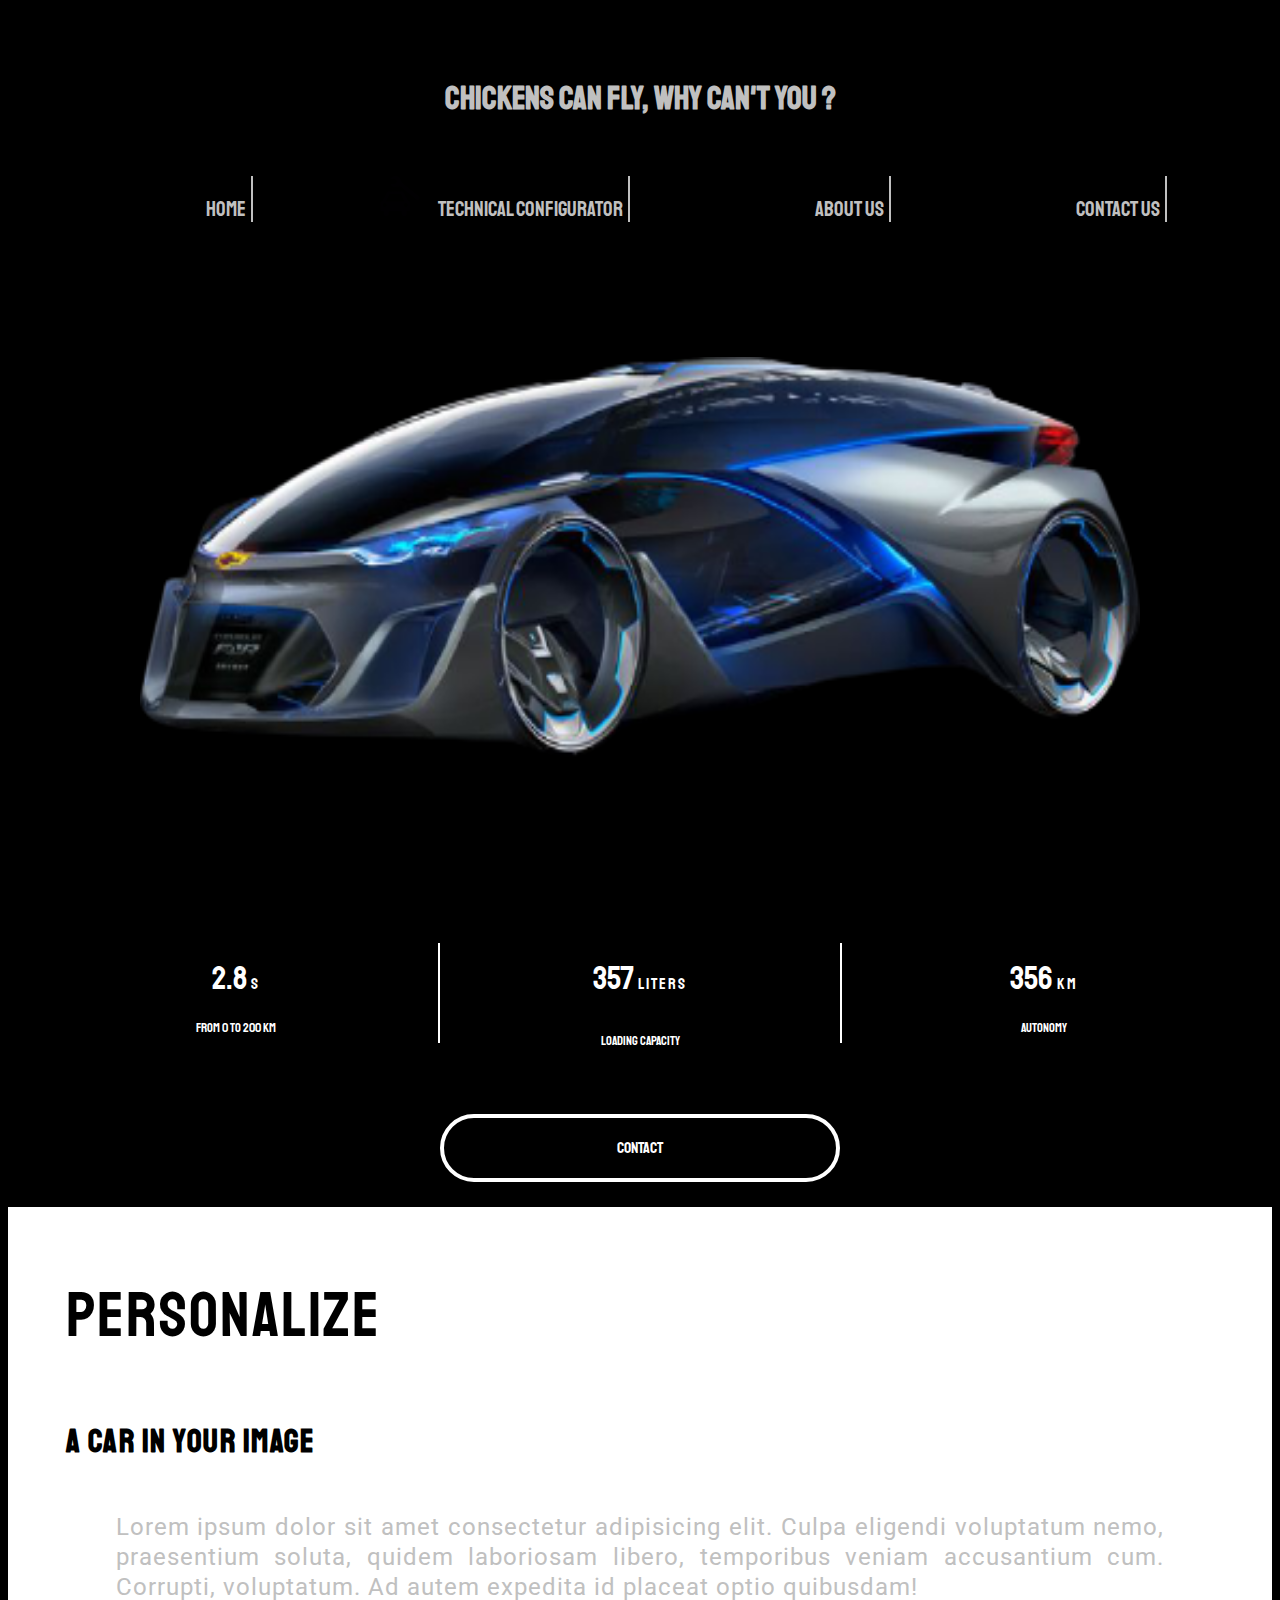
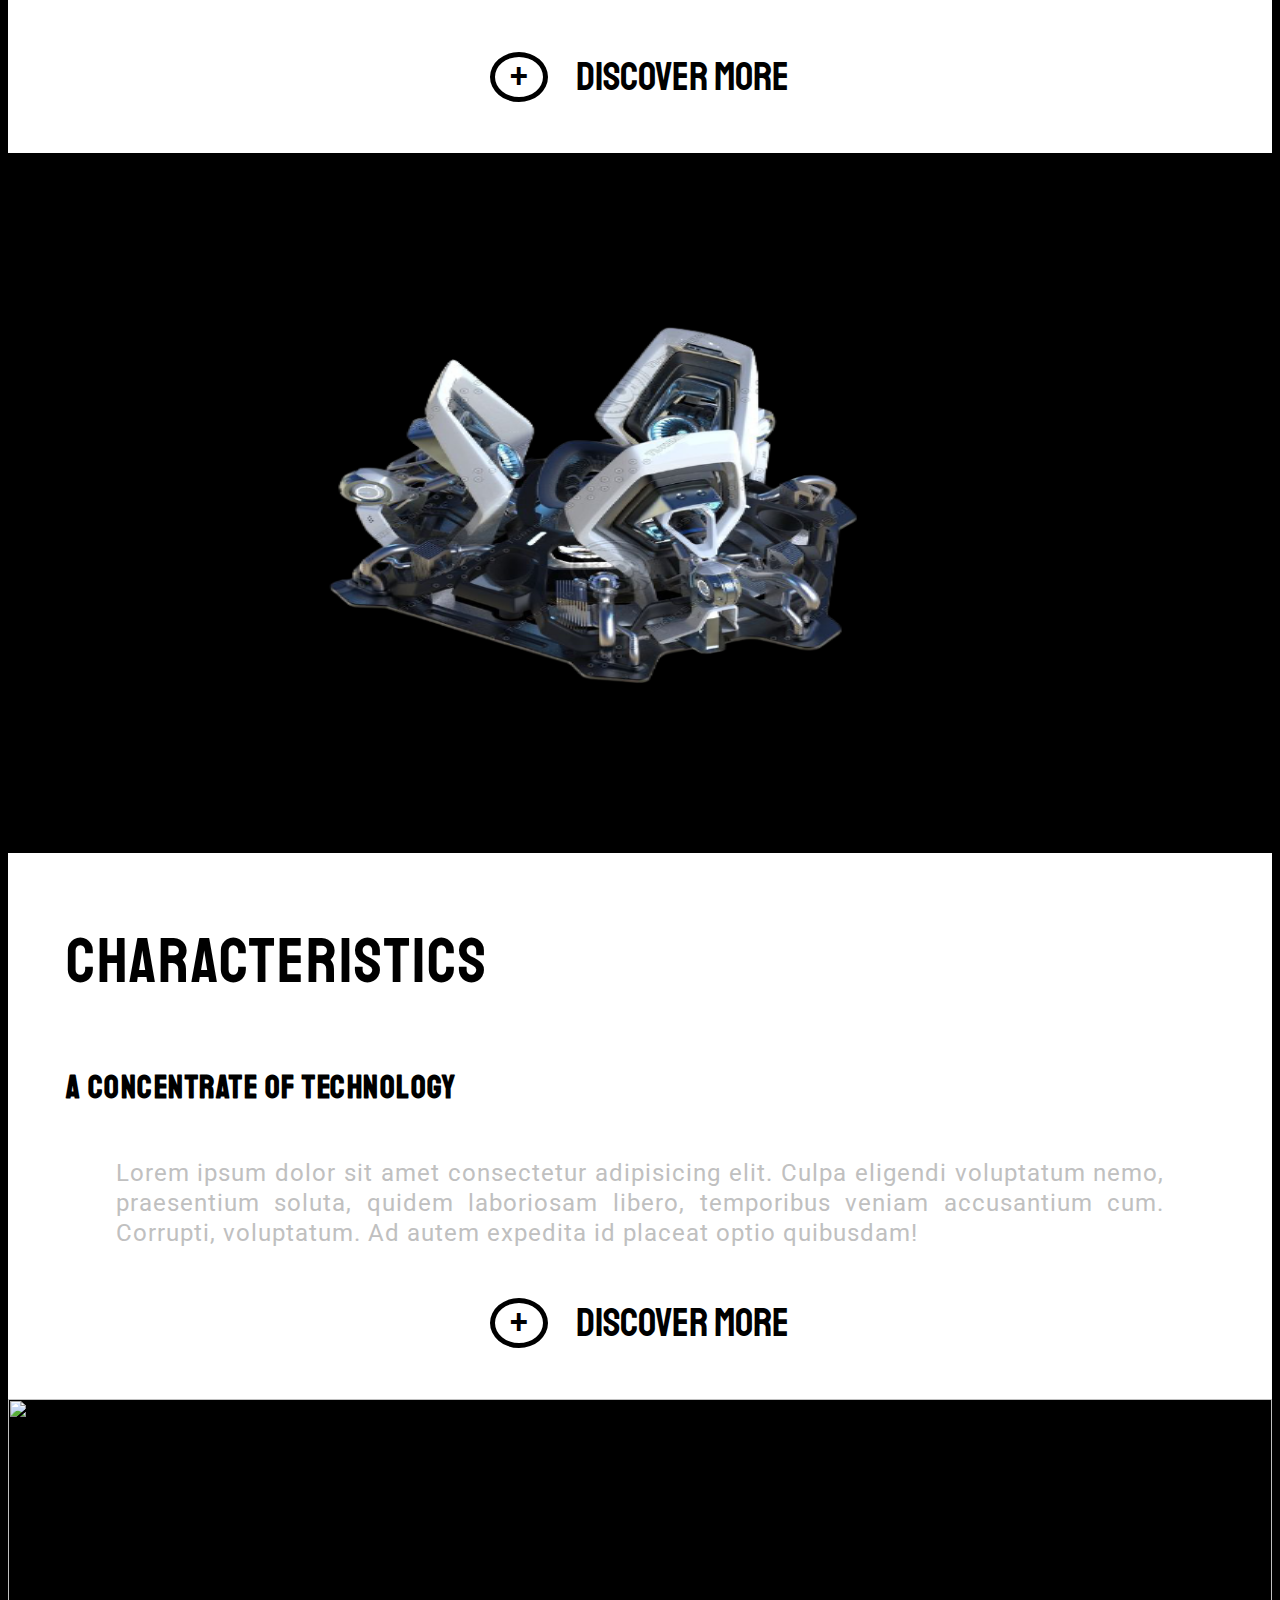
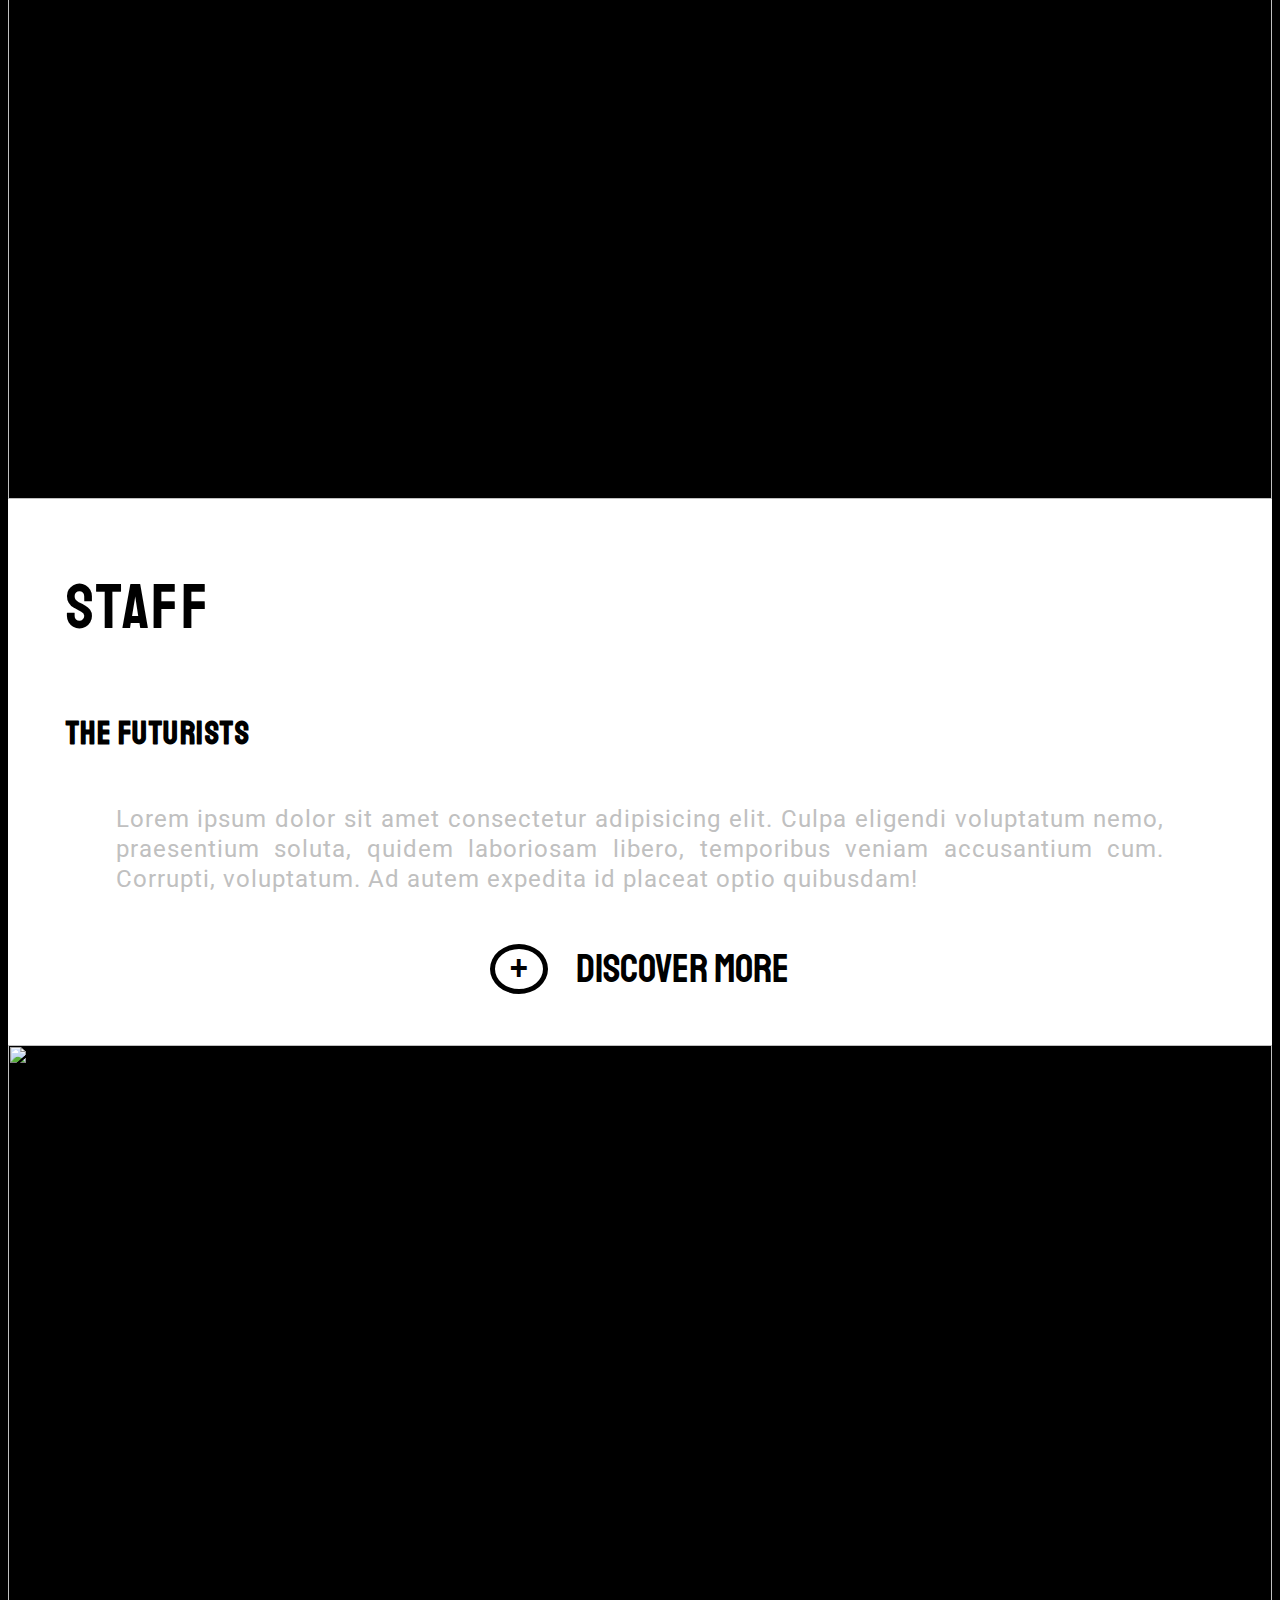
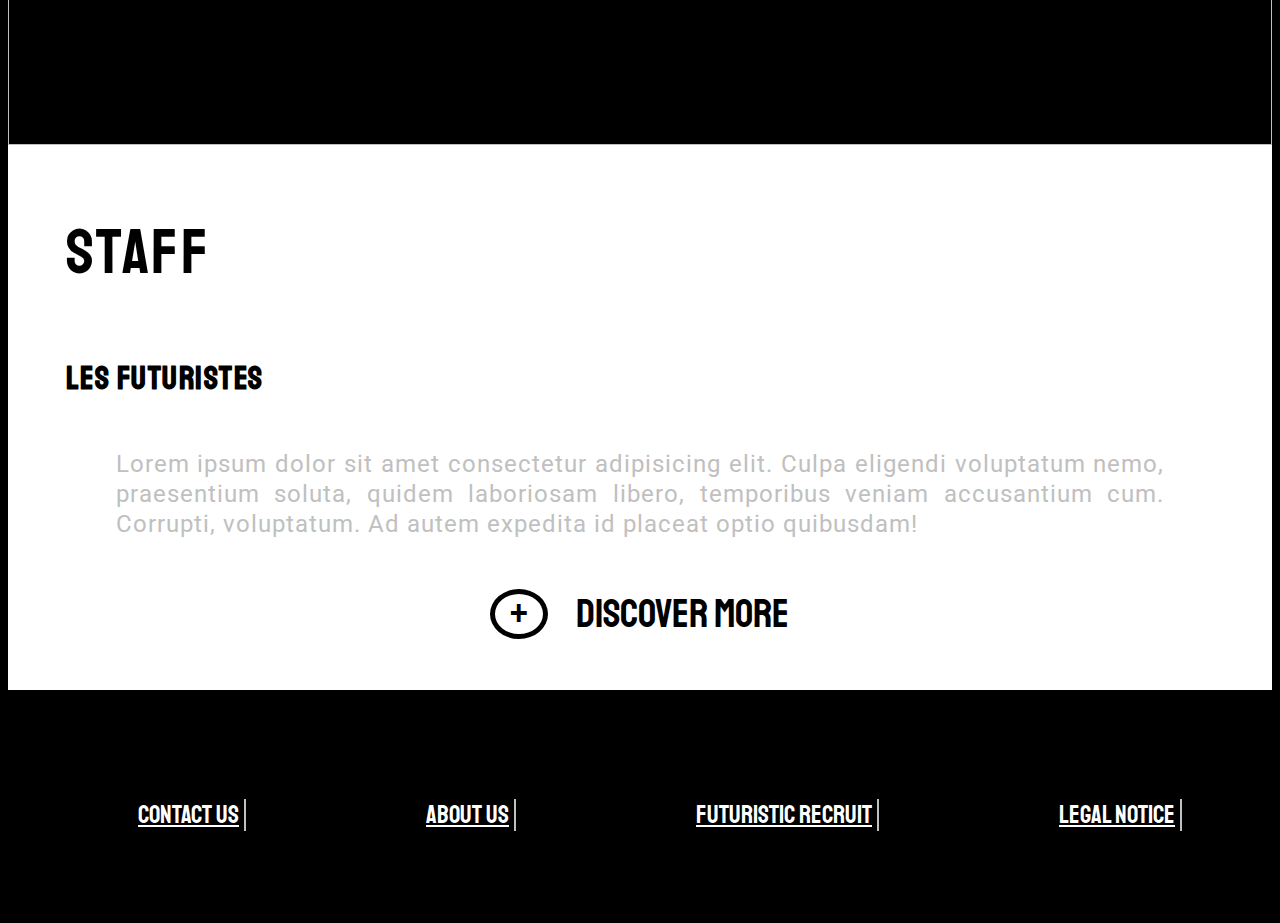
==== commit f1978513: "new version index.html and stylesheet" ====
--- a/index.html
+++ b/index.html
@@ -99,11 +99,12 @@
        </section>
    
        <section class="caracteristique fullpage">
-           <div class="hero-section">
+           <div class="hero-section sectioncara">
+               <img class="car-carac" src="img/moteur-futuriste.png" alt="" srcset="">
            </div>
            <div class="container">
                <div class="container-texte">
-                   <h1 class="primary-title">Charactéristics</h1>
+                   <h1 class="primary-title">Characteristics</h1>
                    <h2 class="secondary-title">A concentrate of technology</h2>
                    <p class="text">Lorem ipsum dolor sit amet consectetur adipisicing elit. Culpa eligendi voluptatum nemo, praesentium soluta, quidem laboriosam libero, temporibus veniam accusantium cum. Corrupti, voluptatum. Ad autem expedita id placeat optio quibusdam!</p>
                </div>
@@ -113,9 +114,26 @@
                </a>
            </div>
        </section>
-     
-
-   <div class="cursor"></div>
+   
+       <section class="about-us">
+           <div class="hero-section">
+               <img src="https://images.pexels.com/photos/258846/pexels-photo-258846.jpeg?auto=compress&cs=tinysrgb&dpr=2&h=750&w=1260" alt="">
+           </div>
+           <div class="container">
+               <div class="container-texte">
+                   <h1 class="primary-title">Staff</h1>
+                   <h2 class="secondary-title">The Futurists</h2>
+                   <p class="text">Lorem ipsum dolor sit amet consectetur adipisicing elit. Culpa eligendi voluptatum nemo, praesentium soluta, quidem laboriosam libero, temporibus veniam accusantium cum. Corrupti, voluptatum. Ad autem expedita id placeat optio quibusdam!</p>
+               </div>
+              <a href="aboutUs.html" class="btn-animation">
+                  <span class="plusAnimation">+</span> 
+                   <span class="textAnimation">Discover More</span>
+              </a>
+           </div>
+       </section> 
+   
+   
+   
 
     <section class="about-us">
         <div class="hero-section">
@@ -141,7 +159,6 @@
     <div class="footer">
         <ul class="link">
             <li><a href="form.html">Contact us</a></li>
-            <li><a href ="fiche.html">Technical configurator</a></li>
             <li><a href="aboutUs.html">About US</a></li>
             <li><a href="#">Futuristic recruit</a></li>
             <li><a href="legalNotice.html">Legal notice</a></li>
--- a/style.css
+++ b/style.css
@@ -18,15 +18,18 @@
   color: silver;
   margin: 20px;
 }
-#no-cursor{
-  cursor: none !important;
-}
+
 .primary-title {
   font-weight: lighter;
   letter-spacing: 2px;
   color: black;
   line-height: 2em;
   font-size : 4rem;
+}
+@media screen and (max-width: 768px){
+  .primary-title{
+    font-size: 4rem;
+  }
 }
 
 .secondary-title {
@@ -262,6 +265,18 @@
     transform: translateY(-100px);
   }
 }
+.sectioncara{
+  position: relative;
+}
+.car-carac{
+  min-width: 300px !important;
+  height: 400px !important;
+  max-width: 900px !important;
+  position: absolute;
+  top: 50%;
+  left: 50%;
+  transform: translate(-50%, -50%);
+}
 
 .info, .caracteristique, .about-us {
   width: 100%;
@@ -282,13 +297,13 @@
 }
 .container {
   width: 100%;
-  height: 50vh;
   margin: auto;
   border: 1px solid white;
   background-color: white;
   display: -webkit-box;
   display: -ms-flexbox;
   display: flex;
+  padding-bottom: 50px;
   -webkit-box-orient: vertical;
   -webkit-box-direction: normal;
   -ms-flex-direction: column;
@@ -302,7 +317,6 @@
 @media screen and (max-width: 768px){
   .container{
     min-height: 50vh;
-    height: auto;
   }
 }
 
@@ -588,7 +602,6 @@
   margin-right: 70px;
   margin-left: 50px;
   margin-top: 29px;
-  margin-bottom: 150px;
   
 }
 /* voile occultant la page derrière quand le menu déroulant apparaît */
@@ -722,274 +735,90 @@
   font-size: 40px;
 }
 
-.main-gallery{
-display: grid;
-grid-template-columns: repeat(4, 200px);
-grid-template-rows: repeat(4, 200px);
-width: 800px;
-margin: 30px auto 0 auto;
-}
-
-
-/*///////////////////////////////////////// Conflit with fiche.html //////////////////////////////////////////*/
-/* img{
-@media screen and (max-width: 768px){
-  .main-gallery {
-    display: grid;
-    grid-template-columns:repeat(2, 100px) !important;
-    grid-template-rows: repeat(16, 100px)!important;
-  }
-}
-
-
-.main-gallery img{
-  height : 200px;
-  width : 200px;
-  border-radius: 8px;
-} /
-
-
-.main-gallery img:hover {
-  height : 205px;
-  width: 205px;
+/********
+* About US page
+*********/
+
+.gallery {
+  width: 80%;
+  margin: 0px auto;
+  /*margin: 0px auto 0px auto */
+  display : flex;
+  flex-direction: column;
+  padding: 20px; 
+}
+/*////////////////////////////////////////// Conflit with fiche.html ///////////////////////////////////////////*/
+
+.galleryLine {
+  display : flex; 
+  padding: 3px;
+  width: 100%;
+  margin: 10px auto;
+}
+
+.generalbox {
+  display: flex;
+  padding: 3px;
+  width: 100%;
+  margin: 10px auto; 
+}
+
+.boxgallery {
+  display: flex;
   justify-content: center;
-  align-content: center;
-  transition: 1s;
-}
-////////////////////////////////////////// Conflit with fiche.html ///////////////////////////////////////////*/
-
-.jerome{
-  grid-column: 1;
-  grid-row: 1;
-}
-
-.ingrid{
-  grid-column: 4;
-  grid-row: 1;
-}
-
-.caroline{
-  grid-column: 2;
-  grid-row: 2;
-}
-
-.nicolas{
-  grid-column: 1;
-  grid-row: 3;
-}
-.kevin{
-  grid-column: 3;
-  grid-row: 3;
-}
-
-.alexandre{
-  grid-column: 2;
-  grid-row: 4;
-}
-
-.olivier{
-  grid-column: 4;
-  grid-row: 4;
-}
-
-.carre1{
-width : 200px;
-height: 200px;
-grid-column: 2;
-grid-row: 1;
-padding-top: 80px;
-text-align: center; 
-font-family: Arial, Helvetica, sans-serif;
-font-size: 5px;
-color: black;
-  }
-
-.carre1:hover {
-color: white;
-font-size: 30px;
-opacity: 1;
-transition: 1s;
-}
-
-.carre2{
-  width : 200px;
-  height: 200px;
-  grid-column: 3;
-  grid-row: 1;
-  padding-top: 90px;
-  text-align: center;
-  font-family: Arial, Helvetica, sans-serif;
-  font-size: 20px;
-  color: black;
-}
-
-.carre2:hover {
-color: white;
-font-size: 30px;
-opacity: 1;
-transition: 1s;
-}
-
-.carre3{
-  width : 200px;
-  height: 200px;
-  grid-column: 1;
-  grid-row: 2;
-  padding-top: 90px;
-  text-align: center;
-  font-family: Arial, Helvetica, sans-serif;
-  font-size: 20px;
-  color: black;
-}
-
-.carre3:hover {
-color: white;
-font-size: 30px;
-opacity: 1;
-transition: 1s;
-}
-
-.carre4{
-  width : 200px;
-  height: 200px;
-  grid-column: 3;
-  grid-row: 2;
-  padding-top: 90px;
-  text-align: center;
-  font-family: Arial, Helvetica, sans-serif;
-  font-size: 20px;
-  color: black;
-}
-
-.carre4:hover {
-color: white;
-font-size: 30px;
-opacity: 1;
-transition: 1s;
-}
-
-.carre5{
-  width : 200px;
-  height: 200px;
-  grid-column: 4;
-  grid-row: 2;
-  padding-top: 90px;
-  text-align: center;
-  font-family: Arial, Helvetica, sans-serif;
-  font-size: 20px;
-  color: black;
-}
-.carre5:hover {
-color: white;
-font-size: 30px;
-opacity: 1;
-transition: 1s;
-}
-.carre6{
-  width : 200px;
-  height: 200px;
-  grid-column: 2;
-  grid-row: 3;
-  padding-top: 90px;
-  text-align: center;
-  font-family: Arial, Helvetica, sans-serif;
-  font-size: 20px;
-  color: black;
-}
-.carre6:hover {
-color: white;
-font-size: 30px;
-opacity: 1;
-transition: 1s;
-}
-.carre7{
-  width : 200px;
-  height: 200px;
-  grid-column: 4;
-  grid-row: 3;
-  padding-top: 90px;
-  text-align: center;
-  font-family: Arial, Helvetica, sans-serif;
-  font-size: 20px;
-  color: black;
-}
-.carre7:hover {
-color: white;
-font-size: 30px;
-opacity: 1;
-transition: 1s;
-}
-.carre8{
-  width : 200px;
-  height: 200px;
-  grid-column: 1;
-  grid-row: 4;
-  padding-top: 90px;
-  text-align: center;
-  font-family: Arial, Helvetica, sans-serif;
-  font-size: 20px;
-  color: black;
-}
-.carre8:hover {
-color: white;
-font-size: 30px;
-opacity: 1;
-transition: 1s;
-}
-.carre9{
-  width : 200px;
-  height: 200px;
-  grid-column: 3;
-  grid-row: 4;
-  padding-top: 90px;
-  text-align: center;
-  font-family: Arial, Helvetica, sans-serif;
-  font-size: 20px;
-  color: black;
-}
-.carre9:hover {
-color: white;
-font-size: 30px;
-opacity: 1;
-transition: 1s;
-}
-/* Test*/
-.gallery-2{
-  width: 100%;
-  display: flex;
-  flex-direction: column;
-  border: 1px solid white;
-}
-.line-gallery{
-  width: 100%;
-  border: 1px solid red;
-  margin-bottom: 2px;
-  display: flex;
-  padding: 1px 2px;
-}
-.general-box-gallery{
-  display: flex;
-  width: 50%;
-  border: pink;
-}
-
-.box-gallery{
-  border: 1px solid yellow;
-  width: 50%;
-}
-.box-gallery p{
-  color: white;
-}
-@media screen and (max-width:768px){
-  .line-gallery{
-    flex-direction: column;
-  }
-  .general-box-gallery{
+  width: 50%;  
+}
+
+.img-gallery{
+  width: 200px;
+  height: 275px;
+}
+
+.textAboutUs{
+font-family: 'Staatliches';
+align-self: center;
+transform: scale(2);
+}
+
+.generalbox:hover .textAboutUs{
+  color: rgb(252, 252, 252);
+  animation: textsmooth 1s cubic-bezier(.84,.1,.83,.67);
+}
+@keyframes textsmooth{
+  0%{
+    transform: scale(0);
+  }
+  100%{
+    transform: scale(2);
+  }
+}
+
+@media screen and (max-width: 1076px){
+  .gallery {
     width: 100%;
-    flex-direction: column;
-  }
-  .box-gallery{
-    width: 100%;
+  }
+}
+
+@media screen and (max-width:820px){
+  .galleryLine {
+    flex-direction: column !important;
+  }
+  .sm-screen {
+    order: -1;
+  }
+}
+
+@media screen and (max-width:462px){
+  .generalbox {
+    flex-direction: column !important;
+    align-items: center;
+   /* height: 125px !important; */
+  }
+  .sm-screen{
+    order: -1;
+  }
+  .textAboutUs{
+    padding: 25px 0;
   }
 }
 
@@ -1032,232 +861,6 @@
   
   span {
     font-size: 40px;
-  }
-  
-  .main-gallery{
-  margin-top: 30px;
-  display: grid;
-  grid-template-columns: repeat(4, 25%);
-  grid-template-rows: repeat(4, 180px);
-  width: 100%;
-  }
-  
-  .main-gallery img{
-    height : 100%;
-    width : 100%;
-    border-radius: 8px;
-  }
-  
-  .translate-img:hover {
-    height : 185px;
-    width: 185px;
-    justify-content: center;
-    align-content: center;
-    transition: 1s;
-  }
-  
-  .jerome{
-    grid-column: 1;
-    grid-row: 1;
-  }
-  
-  .ingrid{
-    grid-column: 4;
-    grid-row: 1;
-  }
-  
-  .caroline{
-    grid-column: 2;
-    grid-row: 2;
-  }
-  
-  .nicolas{
-    grid-column: 1;
-    grid-row: 3;
-  }
-  .kevin{
-    grid-column: 3;
-    grid-row: 3;
-  }
-  
-  .alexandre{
-    grid-column: 2;
-    grid-row: 4;
-  }
-  
-  .olivier{
-    grid-column: 4;
-    grid-row: 4;
-  }
-  
-  .carre1{
-    width: 100%;
-    height: 100%;
-  grid-column: 2;
-  grid-row: 1;
-  padding-top: 90px;
-  text-align: center;
-  font-family: Arial, Helvetica, sans-serif;
-  font-size: 5px;
-  color: black;
-    }
-  
-  .carre1:hover {
-  color: white;
-  font-size: 25px;
-  opacity: 1;
-  transition: 1s;
-  }
-  
-  .carre2{
-    width: 100%;
-    height: 100%;
-    grid-column: 3;
-    grid-row: 1;
-    padding-top: 90px;
-    text-align: center;
-    font-family: Arial, Helvetica, sans-serif;
-    font-size: 5px;
-    color: black;
-  }
-  
-  .carre2:hover {
-  color: white;
-  font-size: 25px;
-  opacity: 1;
-  transition: 1s;
-  }
-  
-  .carre3{
-    width: 100%;
-    height: 100%;
-    grid-column: 1;
-    grid-row: 2;
-    padding-top: 90px;
-    text-align: center;
-    font-family: Arial, Helvetica, sans-serif;
-    font-size: 5px;
-    color: black;
-  }
-  
-  .carre3:hover {
-  color: white;
-  font-size: 25px;
-  opacity: 1;
-  transition: 1s;
-  }
-  
-  .carre4{
-    width: 100%;
-    height: 100%;
-    grid-column: 3;
-    grid-row: 2;
-    padding-top: 90px;
-    text-align: center;
-    font-family: Arial, Helvetica, sans-serif;
-    font-size: 5px;
-    color: black;
-  }
-  
-  .carre4:hover {
-  color: white;
-  font-size: 25px;
-  opacity: 1;
-  transition: 1s;
-  }
-  
-  .carre5{
-    width: 100%;
-    height: 100%;
-    grid-column: 4;
-    grid-row: 2;
-    padding-top: 90px;
-    text-align: center;
-    font-family: Arial, Helvetica, sans-serif;
-    font-size: 5px;
-    color: black;
-  }
-  
-  .carre5:hover {
-  color: white;
-  font-size: 25px;
-  opacity: 1;
-  transition: 1s;
-  }
-  
-  .carre6{
-    width: 100%;
-    height: 100%;
-    grid-column: 2;
-    grid-row: 3;
-    padding-top: 90px;
-    text-align: center;
-    font-family: Arial, Helvetica, sans-serif;
-    font-size: 5px;
-    color: black;
-  }
-  
-  .carre6:hover {
-  color: white;
-  font-size: 25px;
-  opacity: 1;
-  transition: 1s;
-  }
-  
-  .carre7{
-    width: 100%;
-    height: 100%;
-    grid-column: 4;
-    grid-row: 3;
-    padding-top: 90px;
-    text-align: center;
-    font-family: Arial, Helvetica, sans-serif;
-    font-size: 5px;
-    color: black;
-  }
-  
-  .carre7:hover {
-  color: white;
-  font-size: 25px;
-  opacity: 1;
-  transition: 1s;
-  }
-  
-  .carre8{
-    width: 100%;
-    height: 100%;
-    grid-column: 1;
-    grid-row: 4;
-    padding-top: 90px;
-    text-align: center;
-    font-family: Arial, Helvetica, sans-serif;
-    font-size: 5px;
-    color: black;
-  }
-  
-  .carre8:hover {
-  color: white;
-  font-size: 25px;
-  opacity: 1;
-  transition: 1s;
-  }
-  
-  .carre9{
-    width: 100%;
-    height: 100%;
-    grid-column: 3;
-    grid-row: 4;
-    padding-top: 90px;
-    text-align: center;
-    font-family: Arial, Helvetica, sans-serif;
-    font-size: 5px;
-    color: black;
-  }
-  .carre9:hover {
-  color: white;
-  font-size: 25px;
-  opacity: 1;
-  transition: 1s;
   }
 }
   
@@ -1300,231 +903,7 @@
     font-size: 14px;
   }
   
-  .main-gallery{
-  margin-top: 30px;
-  display: grid;
-  grid-template-columns: repeat(4, 70px);
-  grid-template-rows: repeat(4, 70px);
-  margin: 5px;
-  }
-  
-  img{
-    height : 70px;
-    width : 70px;
-    border-radius: 8px;
-  }
-  
-  .translate-img:hover {
-    height : 71px;
-    width: 71px;
-    justify-content: center;
-    align-content: center;
-    transition: 1s;
-  }
-  
-  .jerome{
-    grid-column: 1;
-    grid-row: 1;
-  }
-  
-  .ingrid{
-    grid-column: 4;
-    grid-row: 1;
-  }
-  
-  .caroline{
-    grid-column: 2;
-    grid-row: 2;
-  }
-  
-  .nicolas{
-    grid-column: 1;
-    grid-row: 3;
-  }
-  .kevin{
-    grid-column: 3;
-    grid-row: 3;
-  }
-  
-  .alexandre{
-    grid-column: 2;
-    grid-row: 4;
-  }
-  
-  .olivier{
-    grid-column: 4;
-    grid-row: 4;
-  }
-  
-  .carre1{
-  width : 70px;
-  height: 70px;
-  grid-column: 2;
-  grid-row: 1;
-  padding-top: 30px;
-  text-align: center;
-  font-family: Arial, Helvetica, sans-serif;
-  font-size: 5px;
-  color: black;
-    }
-  
-  .carre1:hover {
-  color: white;
-  font-size: 10px;
-  opacity: 1;
-  transition: 1s;
-  }
-  
-  .carre2{
-    width : 70px;
-    height: 70px;
-    grid-column: 3;
-    grid-row: 1;
-    padding-top: 30px;
-    text-align: center;
-    font-family: Arial, Helvetica, sans-serif;
-    font-size: 5px;
-    color: black;
-  }
-  
-  .carre2:hover {
-  color: white;
-  font-size: 10px;
-  opacity: 1;
-  transition: 1s;
-  }
-  
-  .carre3{
-    width : 70px;
-    height: 70px;
-    grid-column: 1;
-    grid-row: 2;
-    padding-top: 30px;
-    text-align: center;
-    font-family: Arial, Helvetica, sans-serif;
-    font-size: 5px;
-    color: black;
-  }
-  
-  .carre3:hover {
-  color: white;
-  font-size: 10px;
-  opacity: 1;
-  transition: 1s;
-  }
-  
-  .carre4{
-    width : 70px;
-    height: 70px;
-    grid-column: 3;
-    grid-row: 2;
-    padding-top: 30px;
-    text-align: center;
-    font-family: Arial, Helvetica, sans-serif;
-    font-size: 5px;
-    color: black;
-  }
-  
-  .carre4:hover {
-  color: white;
-  font-size: 10px;
-  opacity: 1;
-  transition: 1s;
-  }
-  
-  .carre5{
-    width : 70px;
-    height: 70px;
-    grid-column: 4;
-    grid-row: 2;
-    padding-top: 30px;
-    text-align: center;
-    font-family: Arial, Helvetica, sans-serif;
-    font-size: 5px;
-    color: black;
-  }
-  
-  .carre5:hover {
-  color: white;
-  font-size: 10px;
-  opacity: 1;
-  transition: 1s;
-  }
-  
-  .carre6{
-    width : 70px;
-    height: 70px;
-    grid-column: 2;
-    grid-row: 3;
-    padding-top: 30px;
-    text-align: center;
-    font-family: Arial, Helvetica, sans-serif;
-    font-size: 5px;
-    color: black;
-  }
-  
-  .carre6:hover {
-  color: white;
-  font-size: 10px;
-  opacity: 1;
-  transition: 1s;
-  }
-  
-  .carre7{
-    width : 70px;
-    height: 70px;
-    grid-column: 4;
-    grid-row: 3;
-    padding-top: 30px;
-    text-align: center;
-    font-family: Arial, Helvetica, sans-serif;
-    font-size: 5px;
-    color: black;
-  }
-  
-  .carre7:hover {
-  color: white;
-  font-size: 10px;
-  opacity: 1;
-  transition: 1s;
-  }
-  
-  .carre8{
-    width : 70px;
-    height: 70px;
-    grid-column: 1;
-    grid-row: 4;
-    padding-top: 30px;
-    text-align: center;
-    font-family: Arial, Helvetica, sans-serif;
-    font-size: 5px;
-    color: black;
-  }
-  
-  .carre8:hover {
-  color: white;
-  font-size: 10px;
-  opacity: 1;
-  transition: 1s;
-  }
-  
-  .carre9{
-    width : 70px;
-    height: 70px;
-    grid-column: 3;
-    grid-row: 4;
-    padding-top: 30px;
-    text-align: center;
-    font-family: Arial, Helvetica, sans-serif;
-    font-size: 5px;
-    color: black;
-  }
-  .carre9:hover {
-  color: white;
-  font-size: 10px;
-  opacity: 1;
-  transition: 1s;
- }
+  
 
  .link{ 
   display: flex;
@@ -1608,10 +987,6 @@
   color: #fff;
   background-color: rgb(34, 72, 121);
 }
-.form input:-webkit-autofill {
-  -webkit-box-shadow: 0 0 0 30px rgb(34, 72, 121) inset !important;
-  -webkit-text-fill-color: white !important;
-} 
 .form input[type=text] , .form input[type=number] , .form input[type=mail]{
   border: none;
   border-bottom: 1px solid #fff;
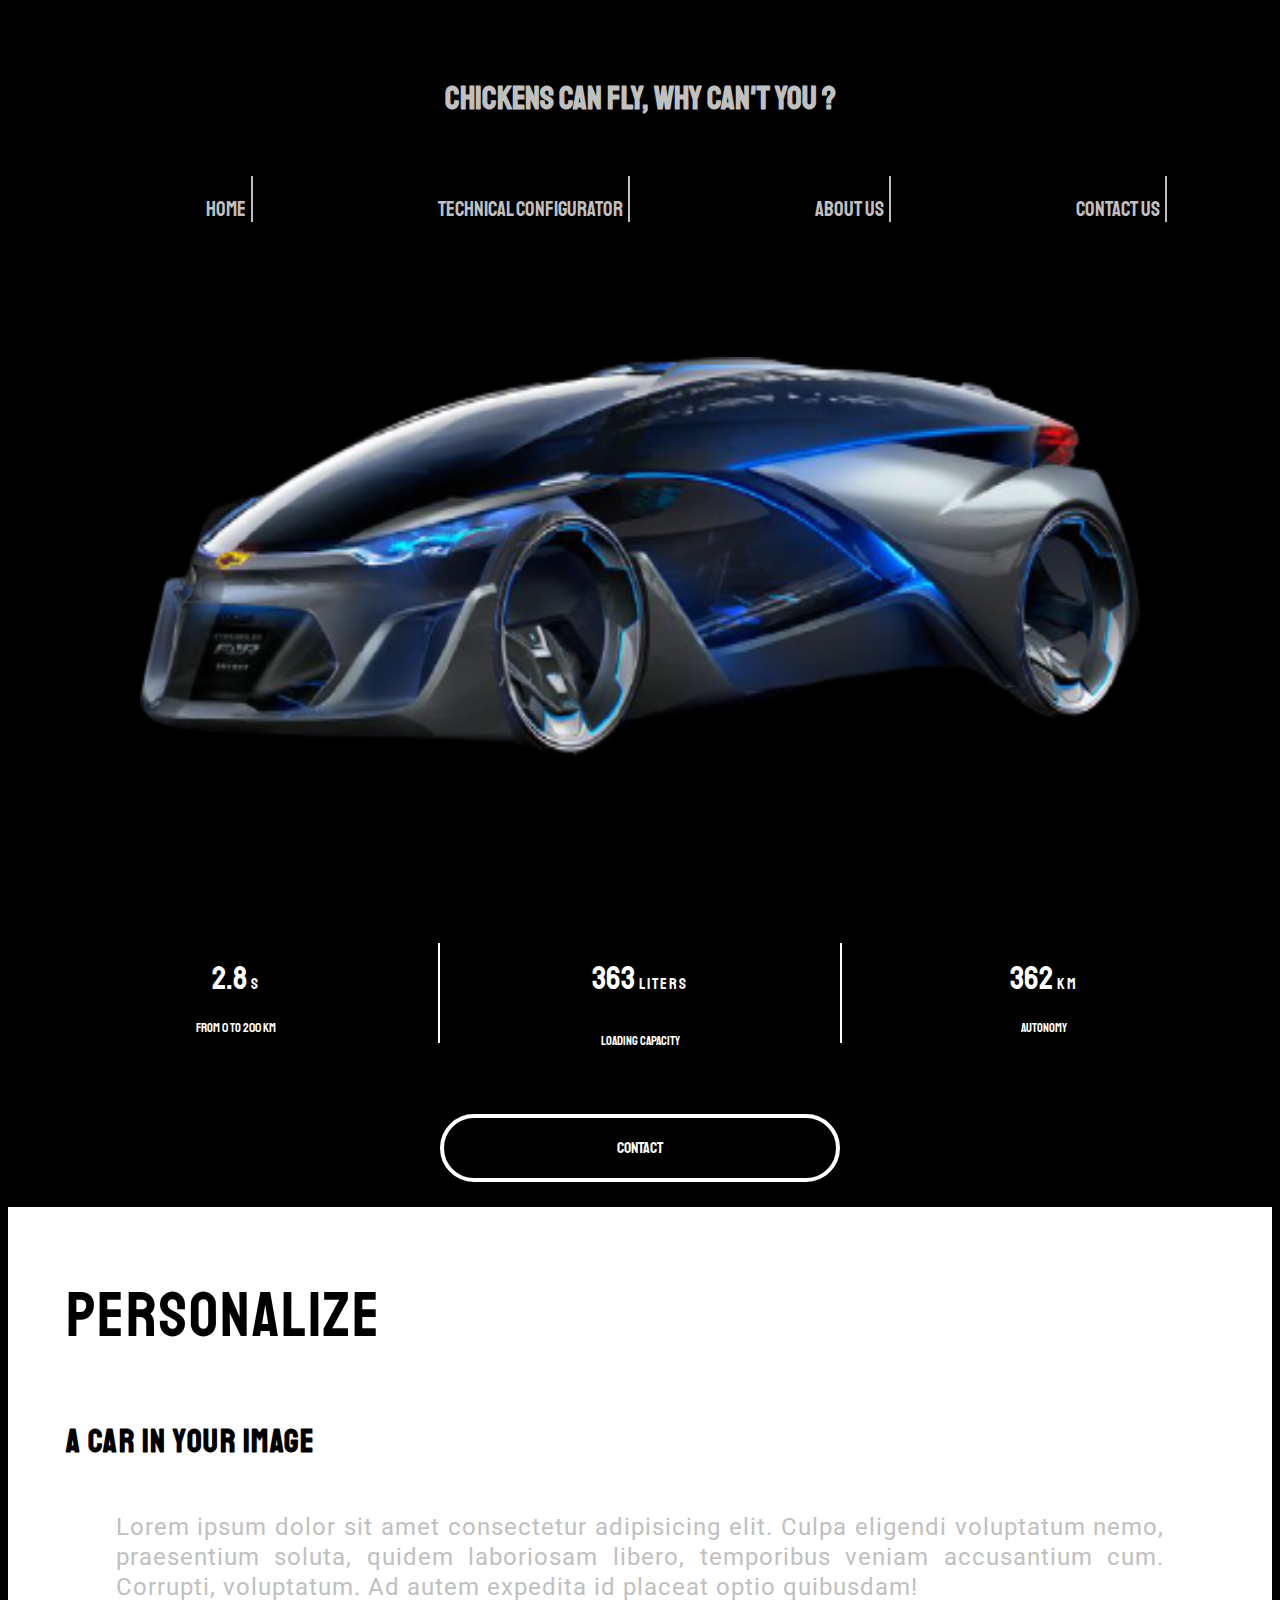
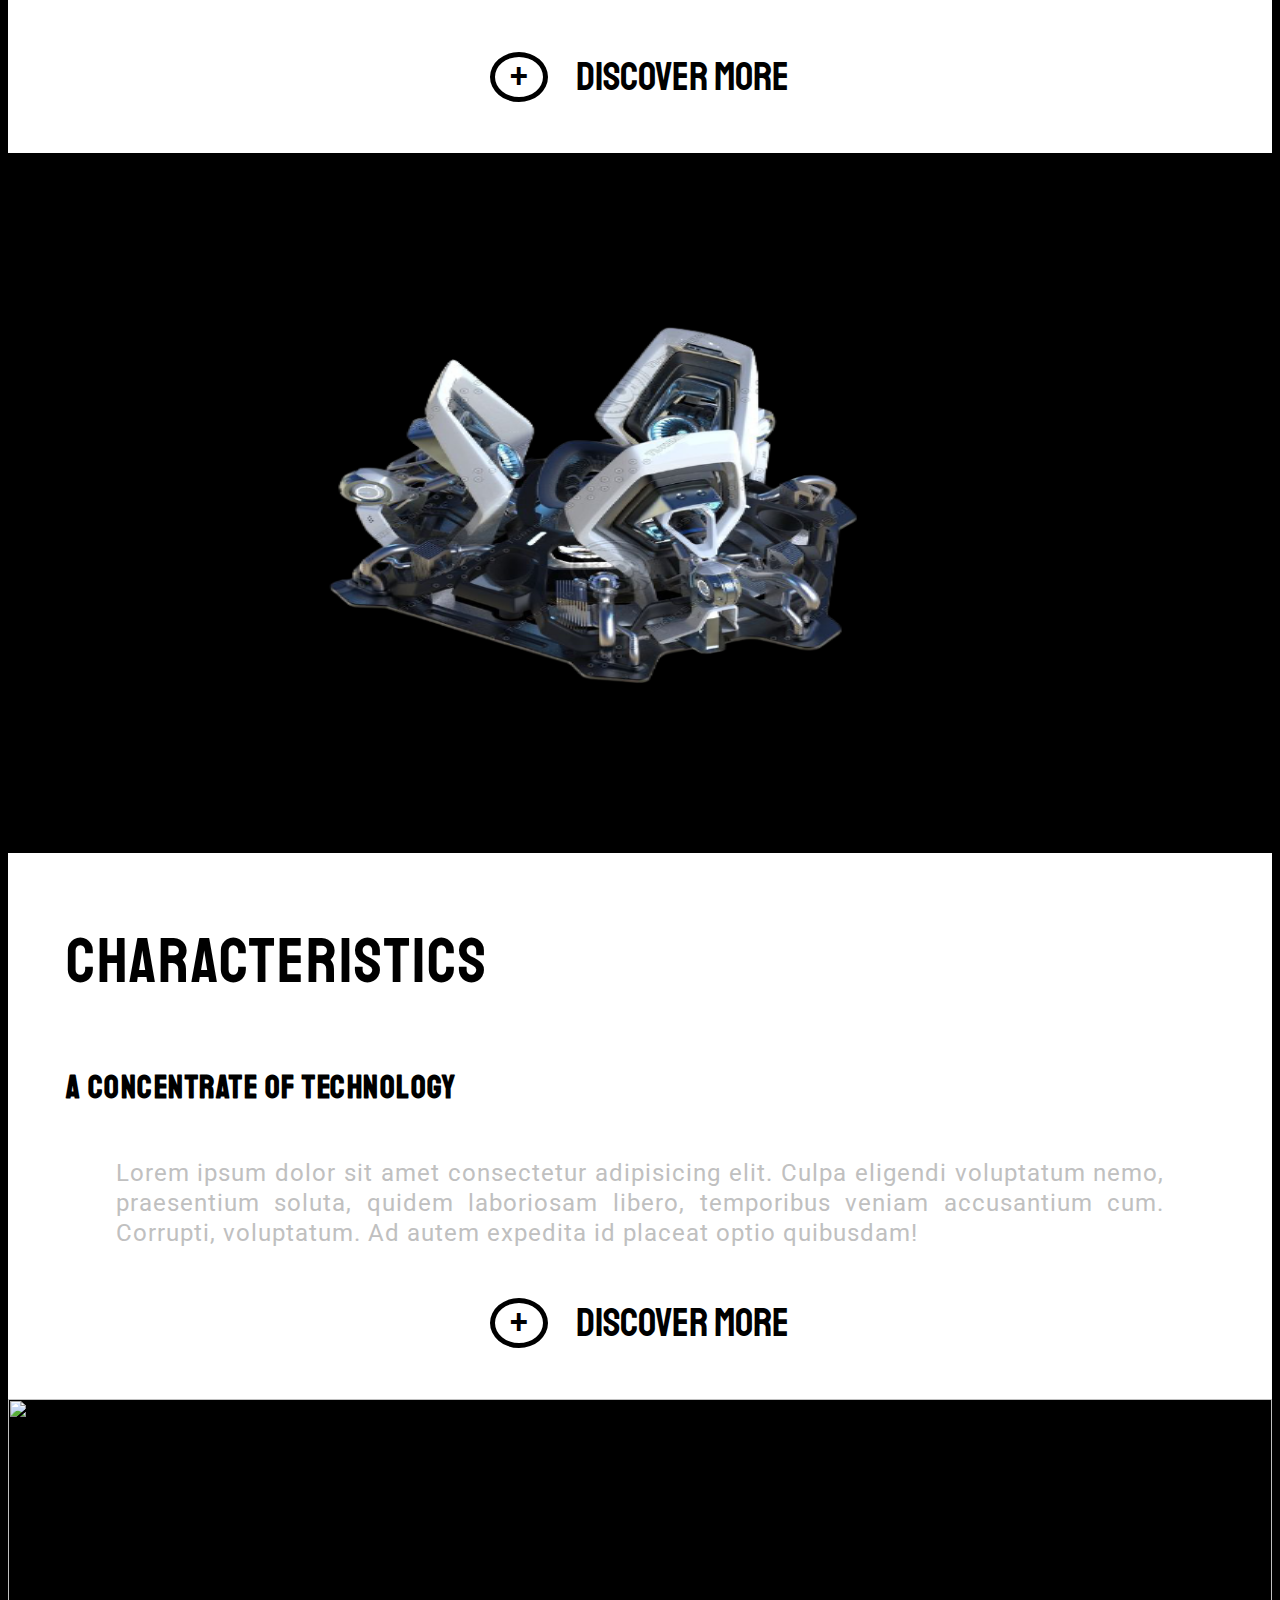
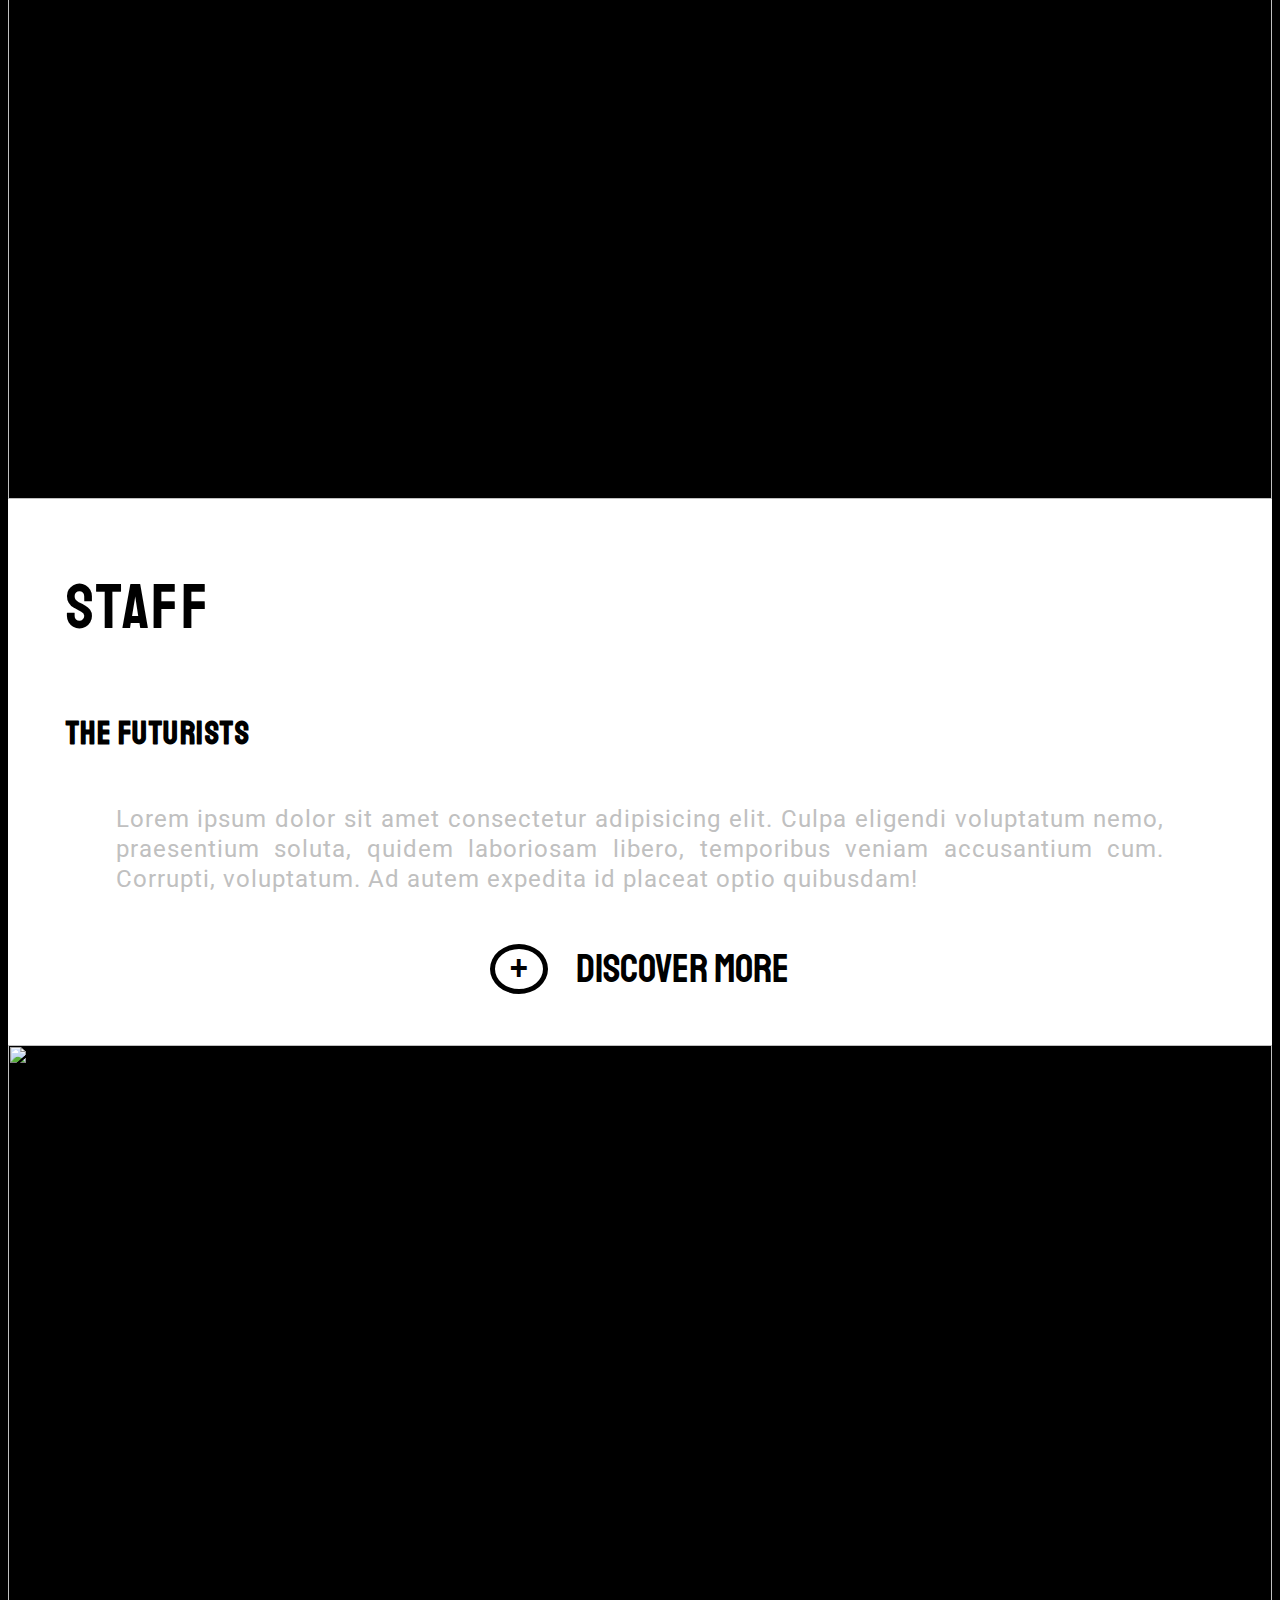
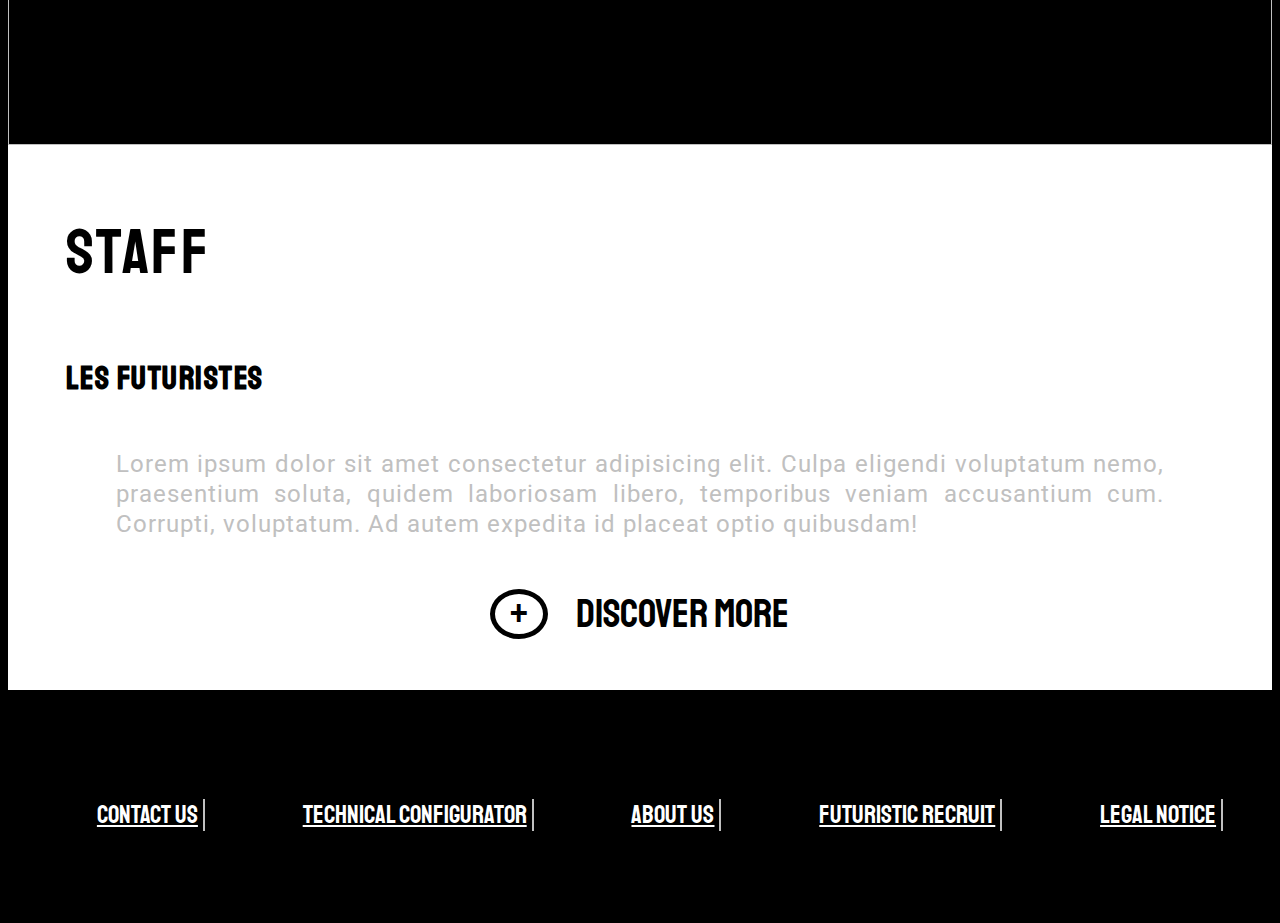
==== commit 3f35ed73: "last version of home page" ====
--- a/index.html
+++ b/index.html
@@ -159,6 +159,7 @@
     <div class="footer">
         <ul class="link">
             <li><a href="form.html">Contact us</a></li>
+            <li><a href ="fiche.html">Technical configurator</a></li>
             <li><a href="aboutUs.html">About US</a></li>
             <li><a href="#">Futuristic recruit</a></li>
             <li><a href="legalNotice.html">Legal notice</a></li>
--- a/style.css
+++ b/style.css
@@ -602,6 +602,7 @@
   margin-right: 70px;
   margin-left: 50px;
   margin-top: 29px;
+  margin-bottom: 150px;
   
 }
 /* voile occultant la page derrière quand le menu déroulant apparaît */
@@ -803,9 +804,9 @@
   .galleryLine {
     flex-direction: column !important;
   }
-  .sm-screen {
+  /*.sm-screen {
     order: -1;
-  }
+  }*/
 }
 
 @media screen and (max-width:462px){
@@ -814,9 +815,9 @@
     align-items: center;
    /* height: 125px !important; */
   }
-  .sm-screen{
+  /*.sm-screen{
     order: -1;
-  }
+  }*/
   .textAboutUs{
     padding: 25px 0;
   }
@@ -913,8 +914,7 @@
 
  /* fiche */
 
-@media screen and (max-width:767px)
-{
+@media screen and (max-width:767px){
   #myImg {
     max-width: 100%;
   }
@@ -923,7 +923,25 @@
     margin-right: auto;
     width: 100px;
     display: grid;
-}
+  }
+  .ulList{
+    position: absolute !important;
+    top: 45%;
+    right: 0;
+    transform : translateY(-55%);
+    height: 50%;
+  }
+  .ulList li {
+    display:flex;
+    flex-direction: column;
+    justify-content: space-around;
+    height:100%;
+    opacity: 10px;
+  }
+  .slide{
+    width:100%;
+    margin: 0 !important;
+  }
 }
 #myImg {
   max-width: 100%
@@ -940,14 +958,9 @@
   text-align: center;
   
 }
-
-
-
-
-
-
-
-
+.containerFiche{
+  position: relative;
+}
 
 /* form */
 
@@ -987,6 +1000,10 @@
   color: #fff;
   background-color: rgb(34, 72, 121);
 }
+.form input:-webkit-autofill {
+  -webkit-box-shadow: 0 0 0 30px rgb(34, 72, 121) inset !important;
+  -webkit-text-fill-color: white !important;
+} 
 .form input[type=text] , .form input[type=number] , .form input[type=mail]{
   border: none;
   border-bottom: 1px solid #fff;
@@ -1026,10 +1043,10 @@
   list-style-type: none;
 }
 
-#link_footer{
+/* #link_footer{
   padding-right: 5px;
   border-right: 2px solid silver;
-}
+} */
 
 @media screen and (max-width: 400px) { 
 
@@ -1077,7 +1094,11 @@
   .link{ 
     display: flex;
     flex-direction: column;
+    font-size: 20px;
   } 
-}
-
-
+  .text{
+    font-size:15px ;
+  }
+}
+
+
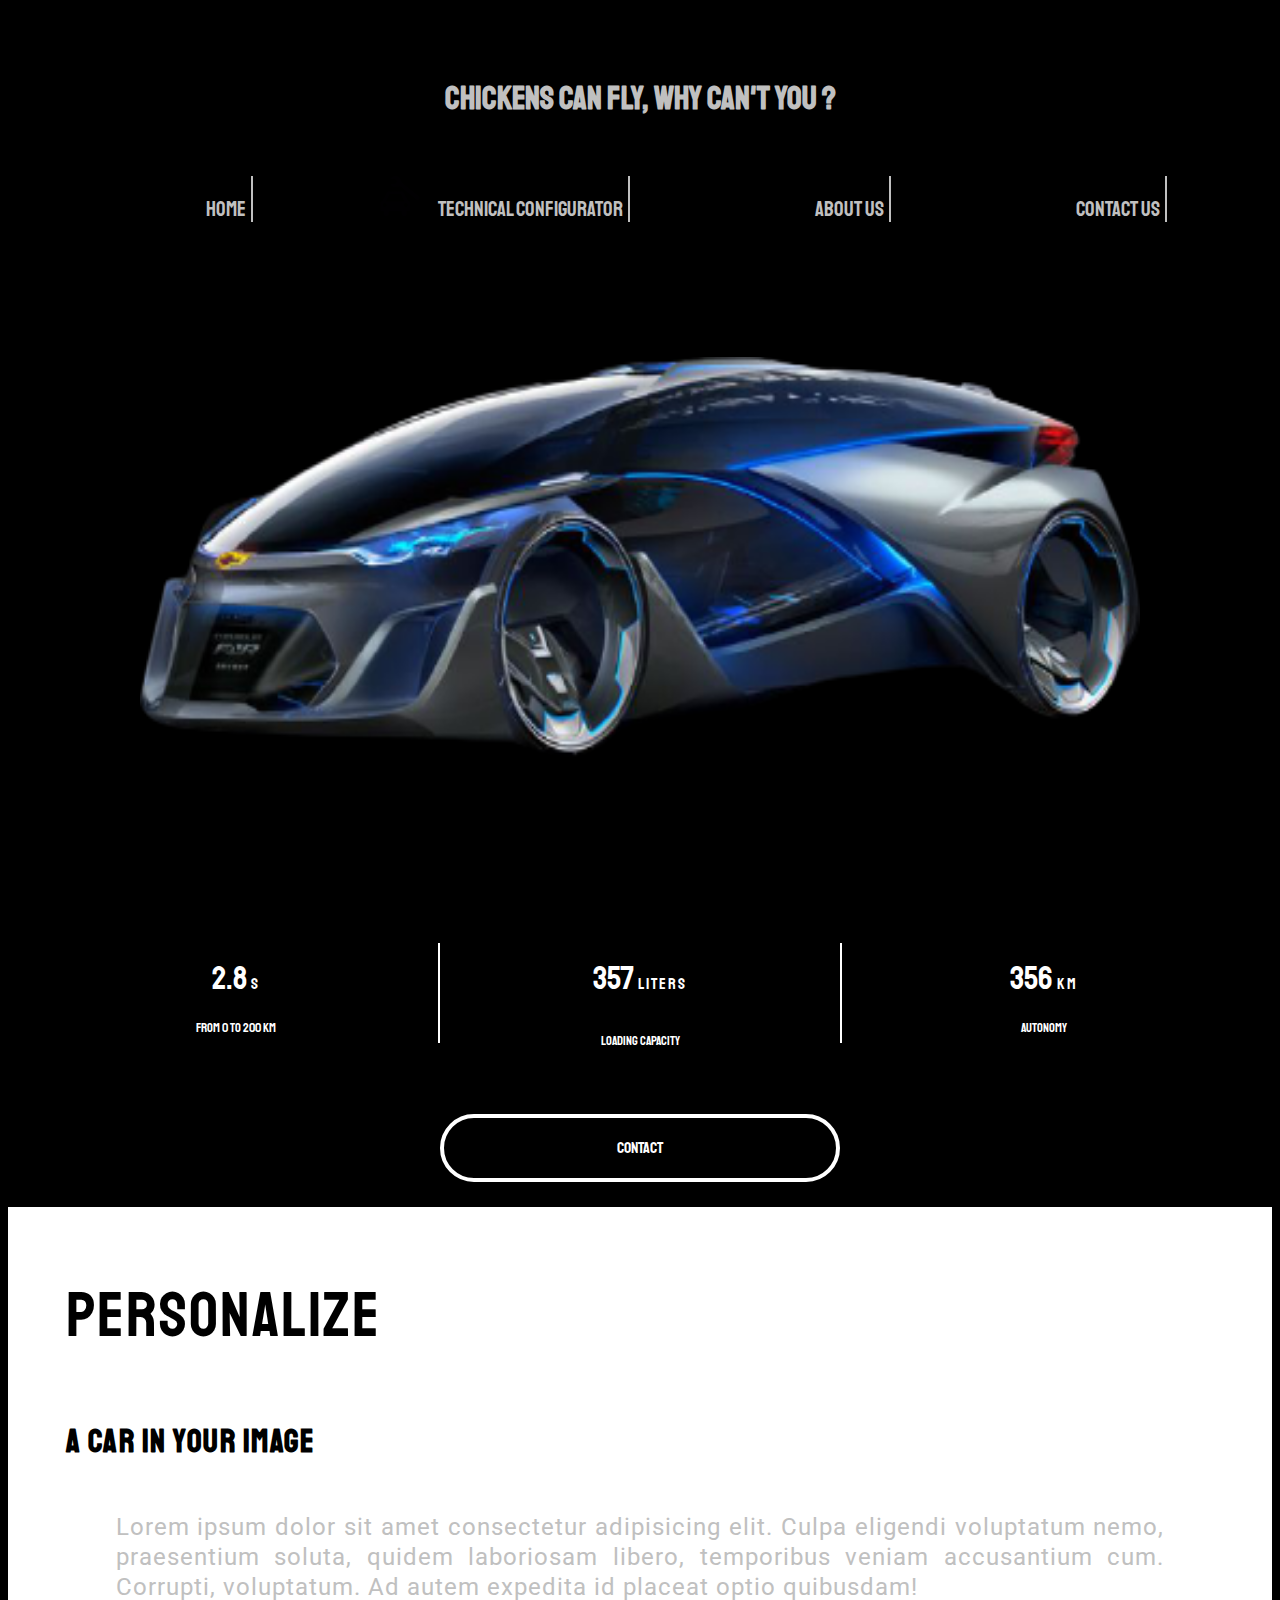
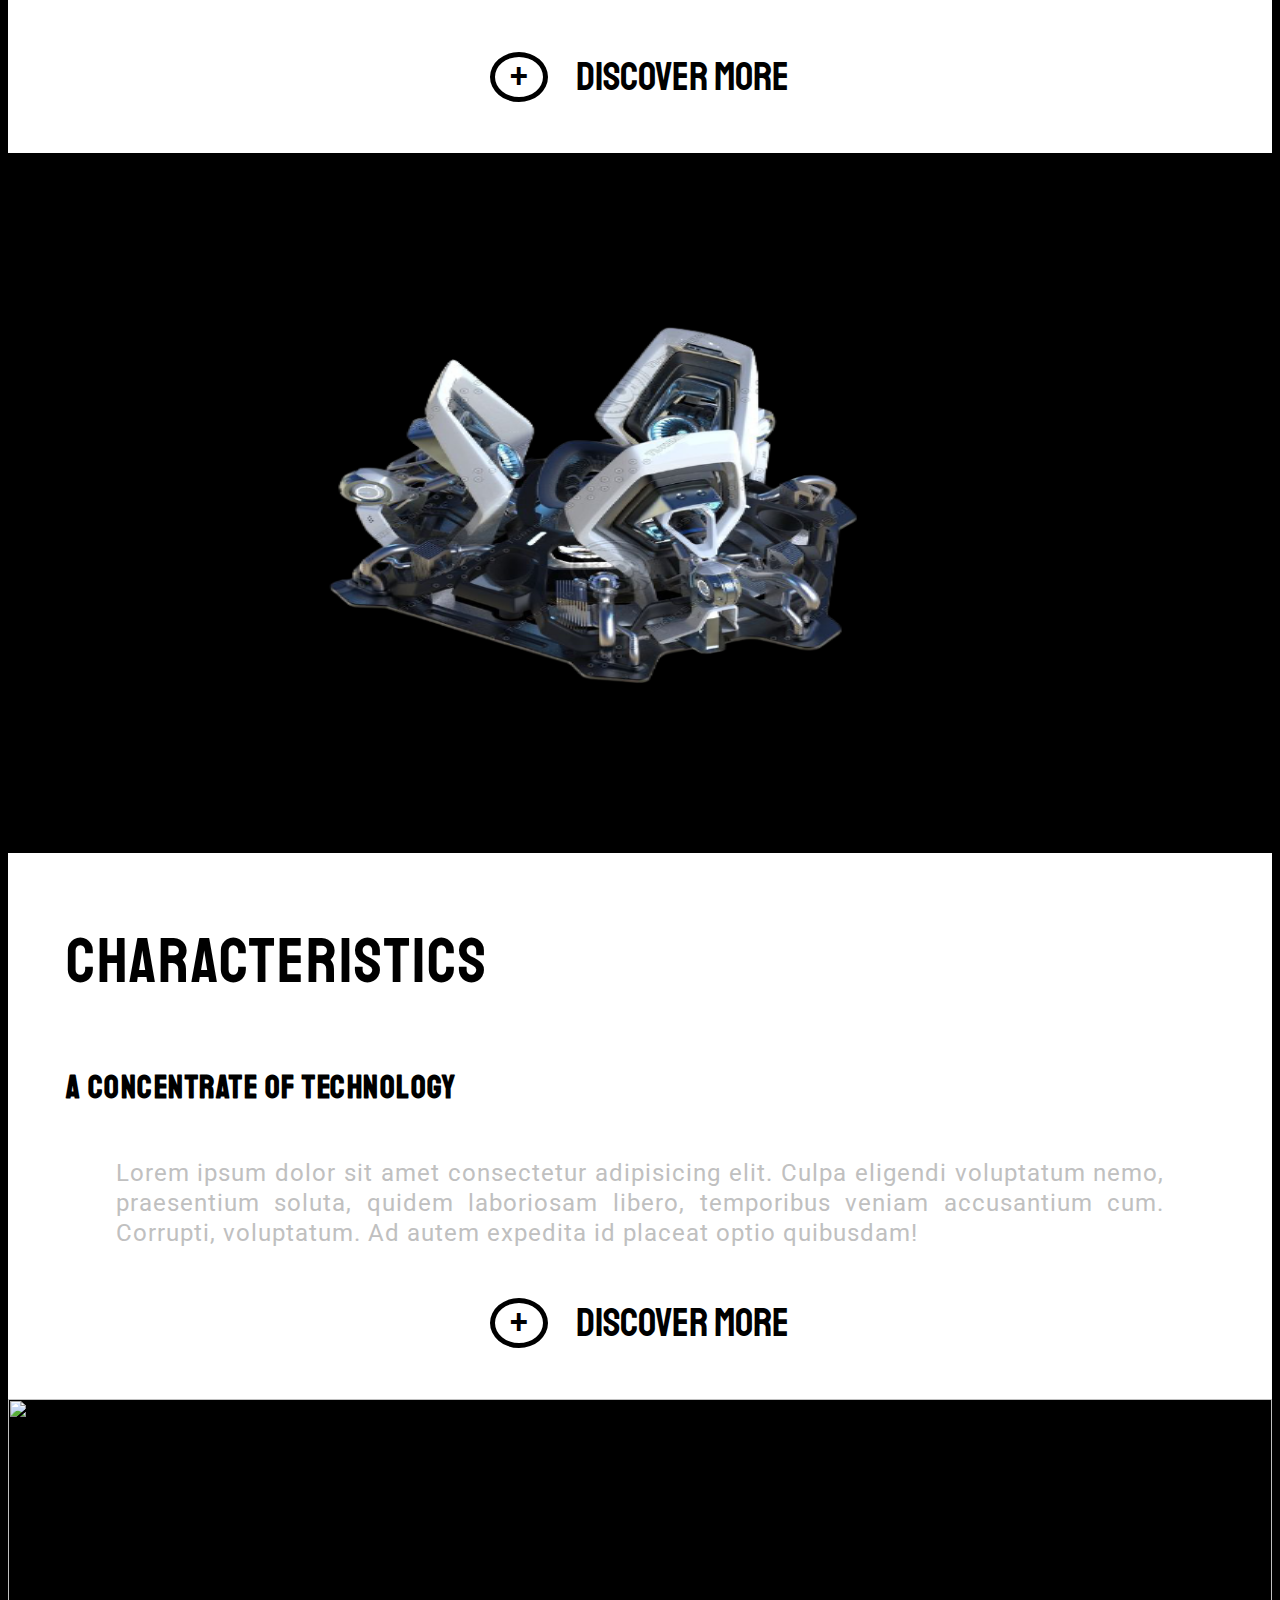
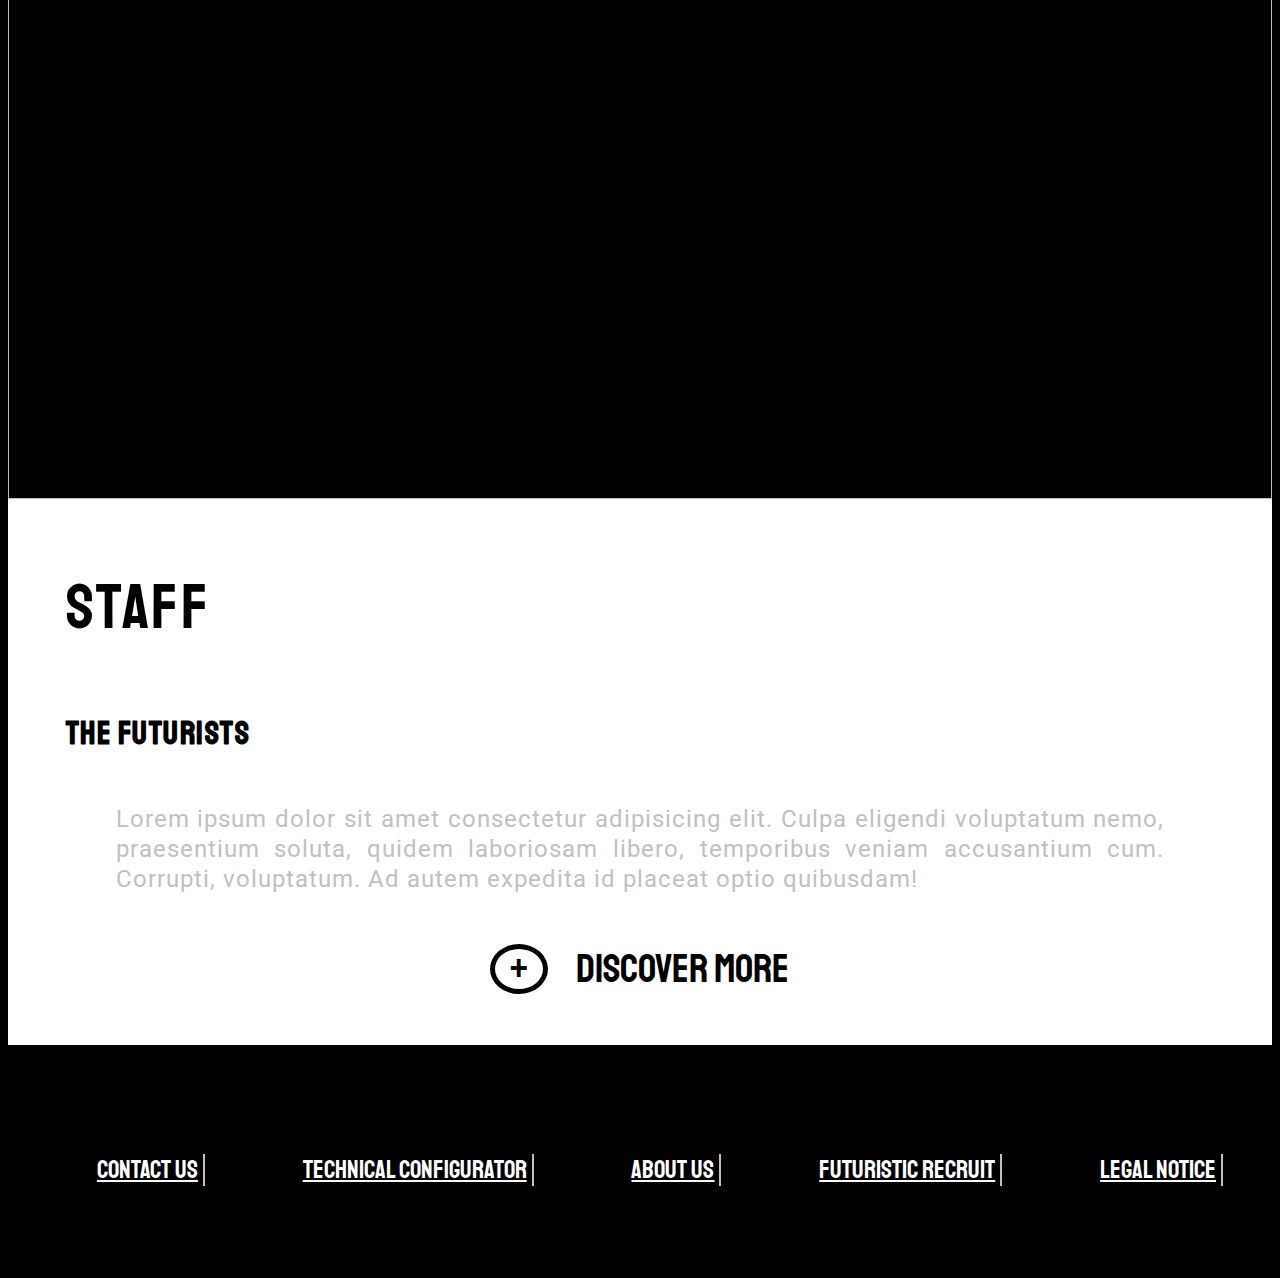
==== commit a37529b7: "sup double about us" ====
--- a/index.html
+++ b/index.html
@@ -135,25 +135,7 @@
    
    
 
-    <section class="about-us">
-        <div class="hero-section">
-            <img class="aboutUs-img" src="https://images.pexels.com/photos/258846/pexels-photo-258846.jpeg?auto=compress&cs=tinysrgb&dpr=2&h=750&w=1260"
-                alt="">
-        </div>
-        <div class="container">
-            <div class="container-texte">
-                <h1 class="primary-title">Staff</h1>
-                <h2 class="secondary-title">Les Futuristes</h2>
-                <p class="text">Lorem ipsum dolor sit amet consectetur adipisicing elit. Culpa eligendi voluptatum nemo,
-                    praesentium soluta, quidem laboriosam libero, temporibus veniam accusantium cum. Corrupti,
-                    voluptatum. Ad autem expedita id placeat optio quibusdam!</p>
-            </div>
-            <a href="aboutUs.html" class="btn-animation">
-                <span class="plusAnimation">+</span>
-                <span class="textAnimation">Discover More</span>
-            </a>
-        </div>
-    </section>
+    
 
 
     <div class="footer">
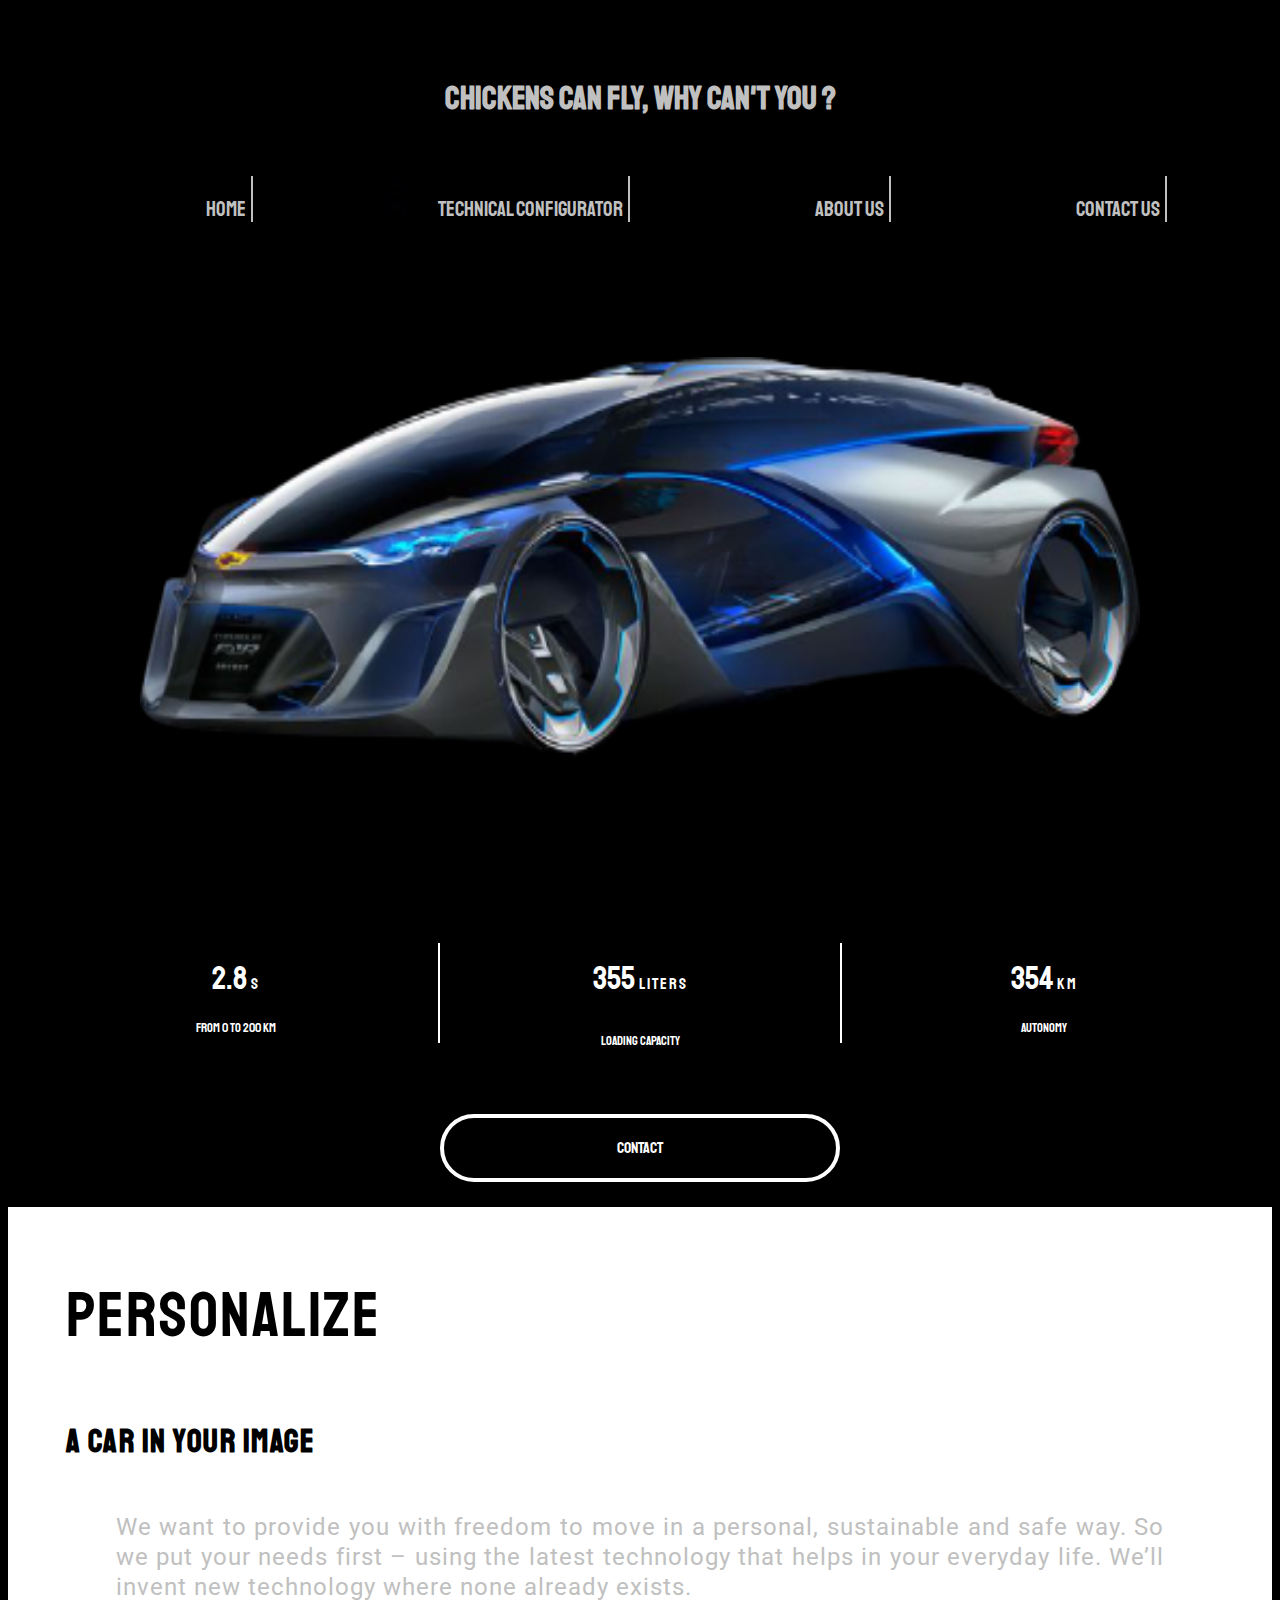
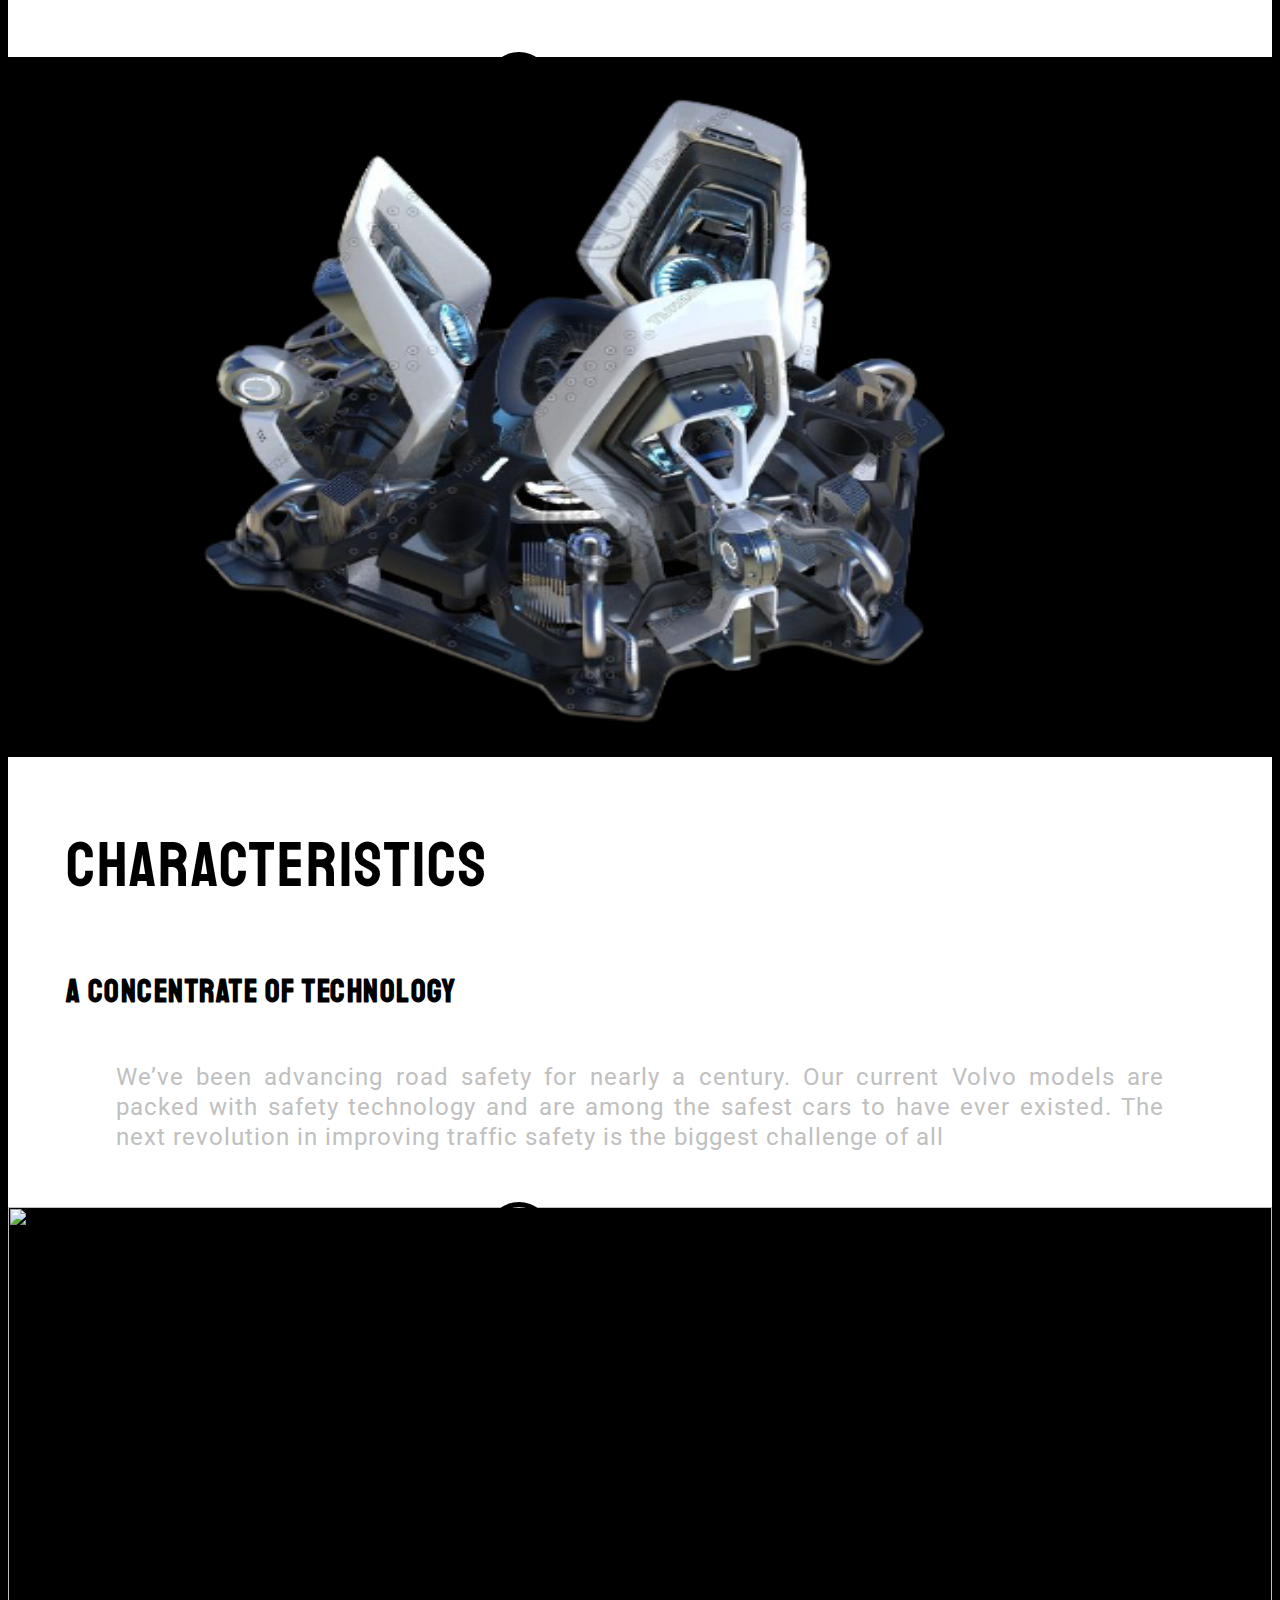
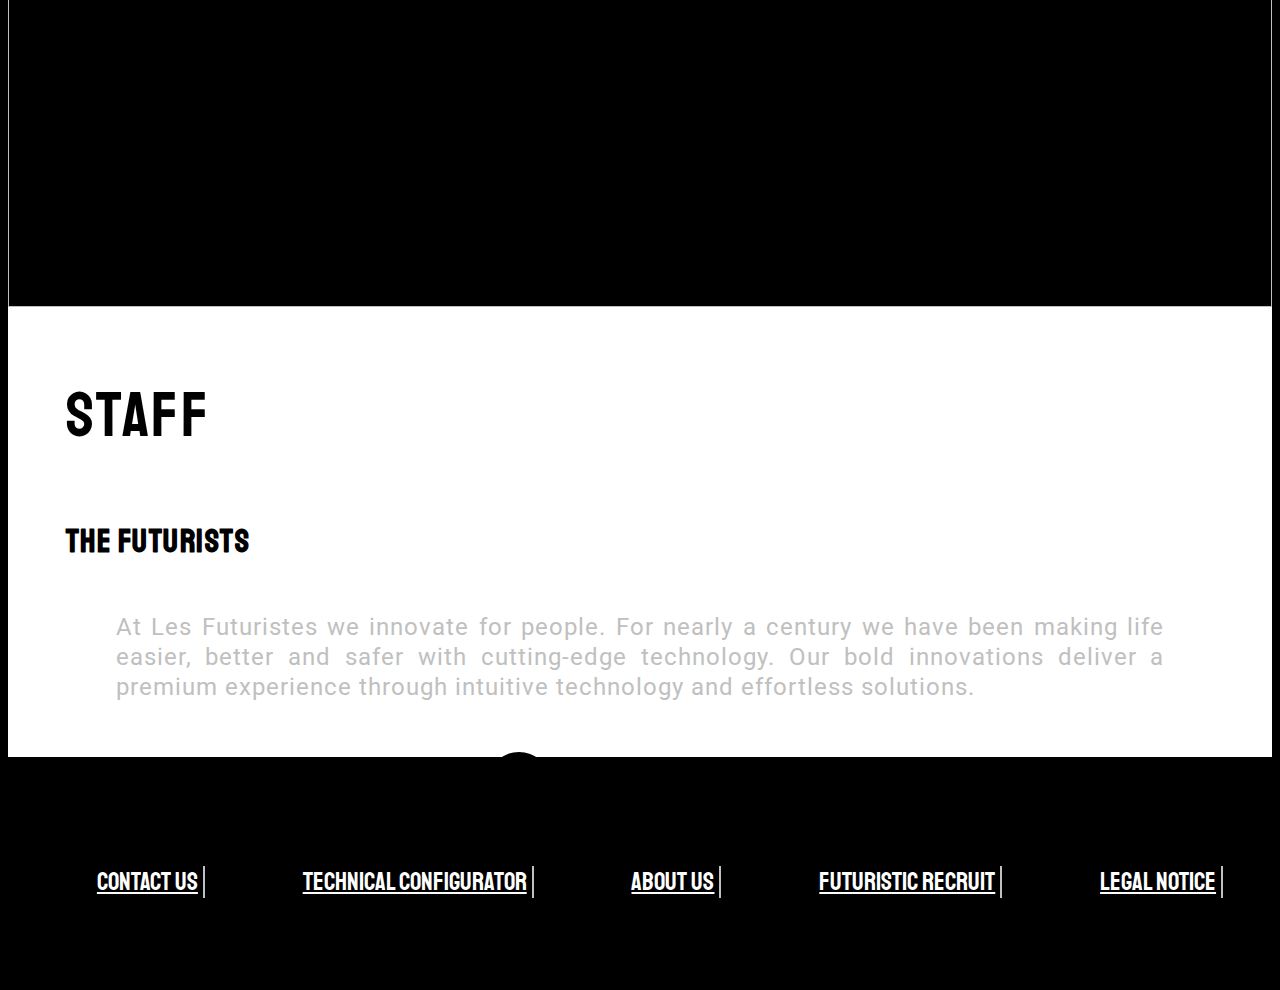
==== commit 7dad23a7: "change the lorem ipsum text for english in Index" ====
--- a/index.html
+++ b/index.html
@@ -89,7 +89,8 @@
                <div class="container-texte">
                    <h1 class="primary-title">Personalize</h1>
                    <h2 class="secondary-title">A car in your image</h2>
-                   <p class="text">Lorem ipsum dolor sit amet consectetur adipisicing elit. Culpa eligendi voluptatum nemo, praesentium soluta, quidem laboriosam libero, temporibus veniam accusantium cum. Corrupti, voluptatum. Ad autem expedita id placeat optio quibusdam!</p>
+                   <!--<p class="text">Lorem ipsum dolor sit amet consectetur adipisicing elit. Culpa eligendi voluptatum nemo, praesentium soluta, quidem laboriosam libero, temporibus veniam accusantium cum. Corrupti, voluptatum. Ad autem expedita id placeat optio quibusdam!</p>-->
+                   <p class="text">We want to provide you with freedom to move in a personal, sustainable and safe way. So we put your needs first – using the latest technology that helps in your everyday life. We’ll invent new technology where none already exists.</p>
                </div>
                <a href="#" class="btn-animation">
                    <span class="plusAnimation">+</span> 
@@ -106,7 +107,8 @@
                <div class="container-texte">
                    <h1 class="primary-title">Characteristics</h1>
                    <h2 class="secondary-title">A concentrate of technology</h2>
-                   <p class="text">Lorem ipsum dolor sit amet consectetur adipisicing elit. Culpa eligendi voluptatum nemo, praesentium soluta, quidem laboriosam libero, temporibus veniam accusantium cum. Corrupti, voluptatum. Ad autem expedita id placeat optio quibusdam!</p>
+                   <!--<p class="text">Lorem ipsum dolor sit amet consectetur adipisicing elit. Culpa eligendi voluptatum nemo, praesentium soluta, quidem laboriosam libero, temporibus veniam accusantium cum. Corrupti, voluptatum. Ad autem expedita id placeat optio quibusdam!</p>-->
+                   <p class="text">We’ve been advancing road safety for nearly a century. Our current Volvo models are packed with safety technology and are among the safest cars to have ever existed. The next revolution in improving traffic safety is the biggest challenge of all</p>
                </div>
                <a href="fiche.html" class="btn-animation">
                    <span class="plusAnimation">+</span> 
@@ -123,7 +125,8 @@
                <div class="container-texte">
                    <h1 class="primary-title">Staff</h1>
                    <h2 class="secondary-title">The Futurists</h2>
-                   <p class="text">Lorem ipsum dolor sit amet consectetur adipisicing elit. Culpa eligendi voluptatum nemo, praesentium soluta, quidem laboriosam libero, temporibus veniam accusantium cum. Corrupti, voluptatum. Ad autem expedita id placeat optio quibusdam!</p>
+                   <!--<p class="text">Lorem ipsum dolor sit amet consectetur adipisicing elit. Culpa eligendi voluptatum nemo, praesentium soluta, quidem laboriosam libero, temporibus veniam accusantium cum. Corrupti, voluptatum. Ad autem expedita id placeat optio quibusdam!</p>-->
+                   <p class="text">At Les Futuristes we innovate for people. For nearly a century we have been making life easier, better and safer with cutting-edge technology. Our bold innovations deliver a premium experience through intuitive technology and effortless solutions.</p>
                </div>
               <a href="aboutUs.html" class="btn-animation">
                   <span class="plusAnimation">+</span> 
--- a/style.css
+++ b/style.css
@@ -25,11 +25,6 @@
   color: black;
   line-height: 2em;
   font-size : 4rem;
-}
-@media screen and (max-width: 768px){
-  .primary-title{
-    font-size: 4rem;
-  }
 }
 
 .secondary-title {
@@ -265,18 +260,6 @@
     transform: translateY(-100px);
   }
 }
-.sectioncara{
-  position: relative;
-}
-.car-carac{
-  min-width: 300px !important;
-  height: 400px !important;
-  max-width: 900px !important;
-  position: absolute;
-  top: 50%;
-  left: 50%;
-  transform: translate(-50%, -50%);
-}
 
 .info, .caracteristique, .about-us {
   width: 100%;
@@ -297,13 +280,13 @@
 }
 .container {
   width: 100%;
+  height: 50vh;
   margin: auto;
   border: 1px solid white;
   background-color: white;
   display: -webkit-box;
   display: -ms-flexbox;
   display: flex;
-  padding-bottom: 50px;
   -webkit-box-orient: vertical;
   -webkit-box-direction: normal;
   -ms-flex-direction: column;
@@ -317,6 +300,7 @@
 @media screen and (max-width: 768px){
   .container{
     min-height: 50vh;
+    height: auto;
   }
 }
 
@@ -783,7 +767,9 @@
 
 .generalbox:hover .textAboutUs{
   color: rgb(252, 252, 252);
-  animation: textsmooth 1s cubic-bezier(.84,.1,.83,.67);
+  /*animation: textsmooth 1s cubic-bezier(.84,.1,.83,.67);*/
+  animation: textsmooth 1s cubic-bezier(0,1.18,.76,1.33)
+  /*display: block;*/
 }
 @keyframes textsmooth{
   0%{
